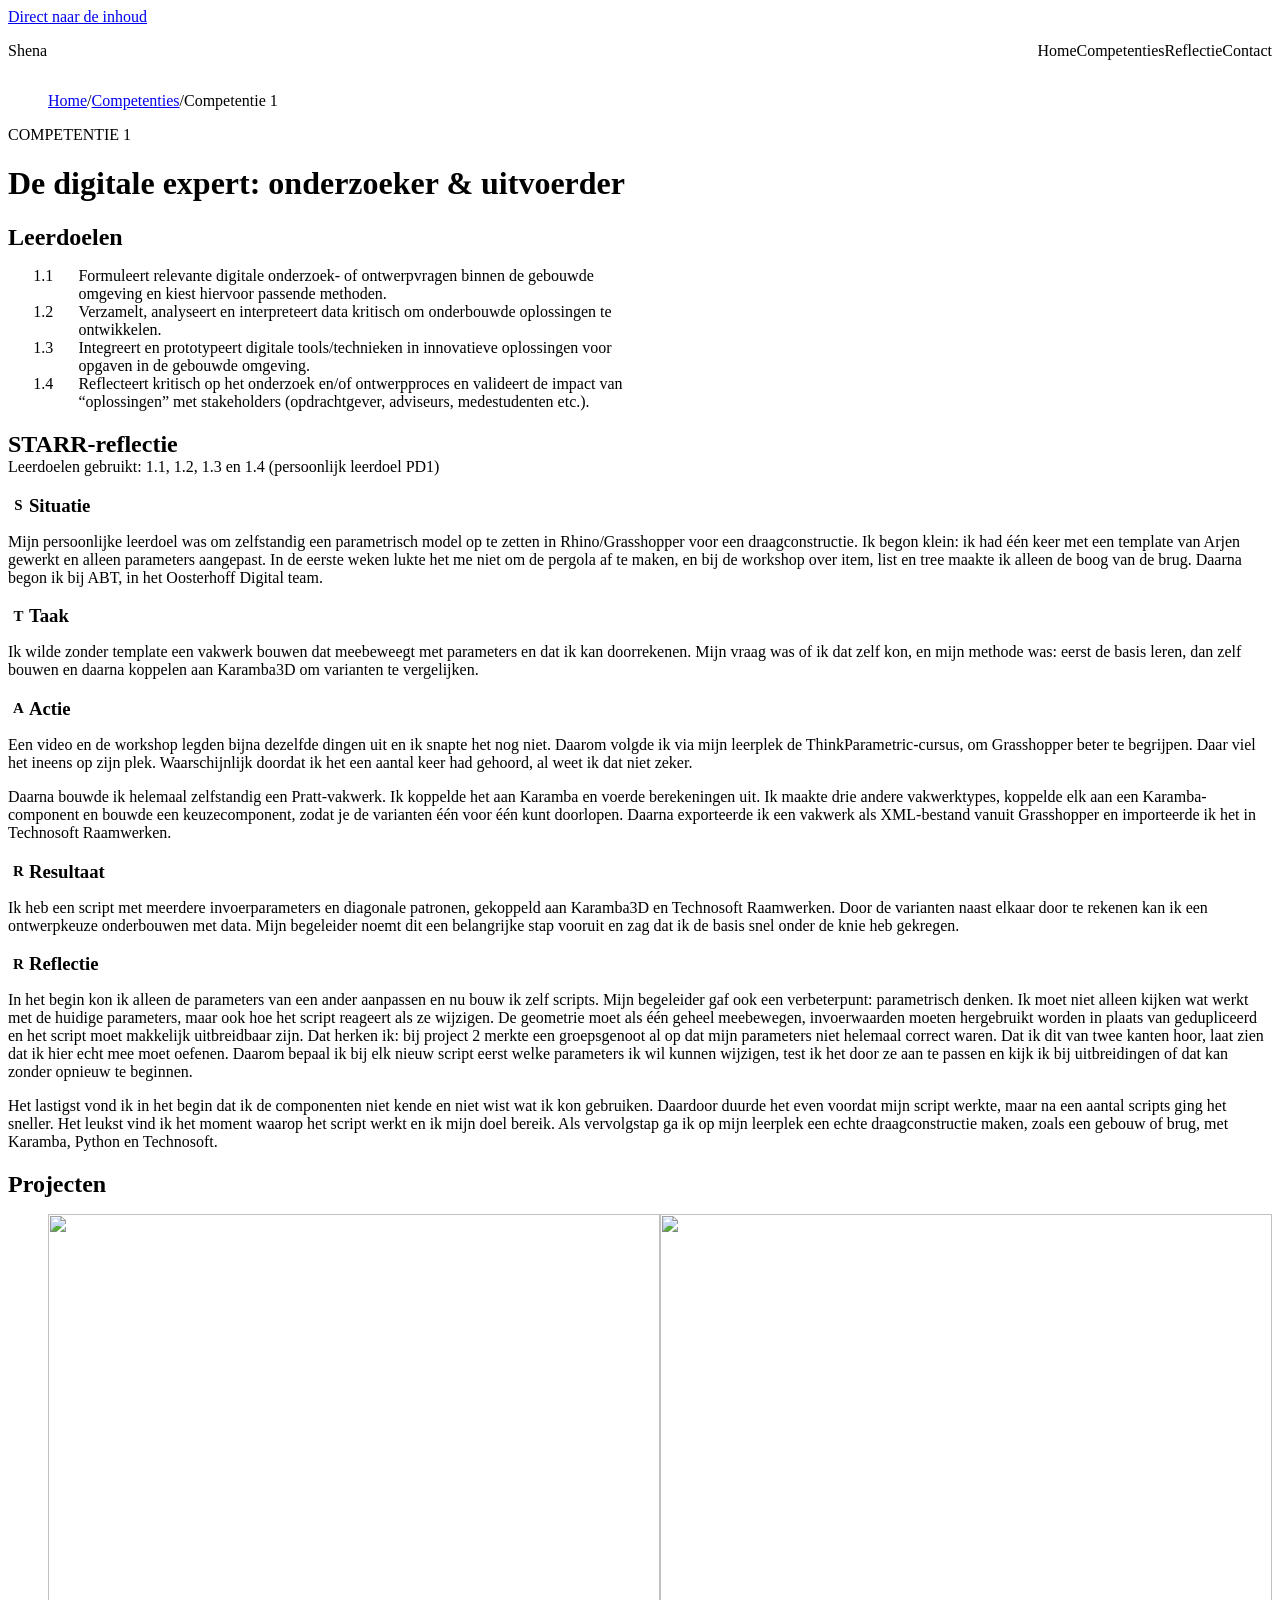
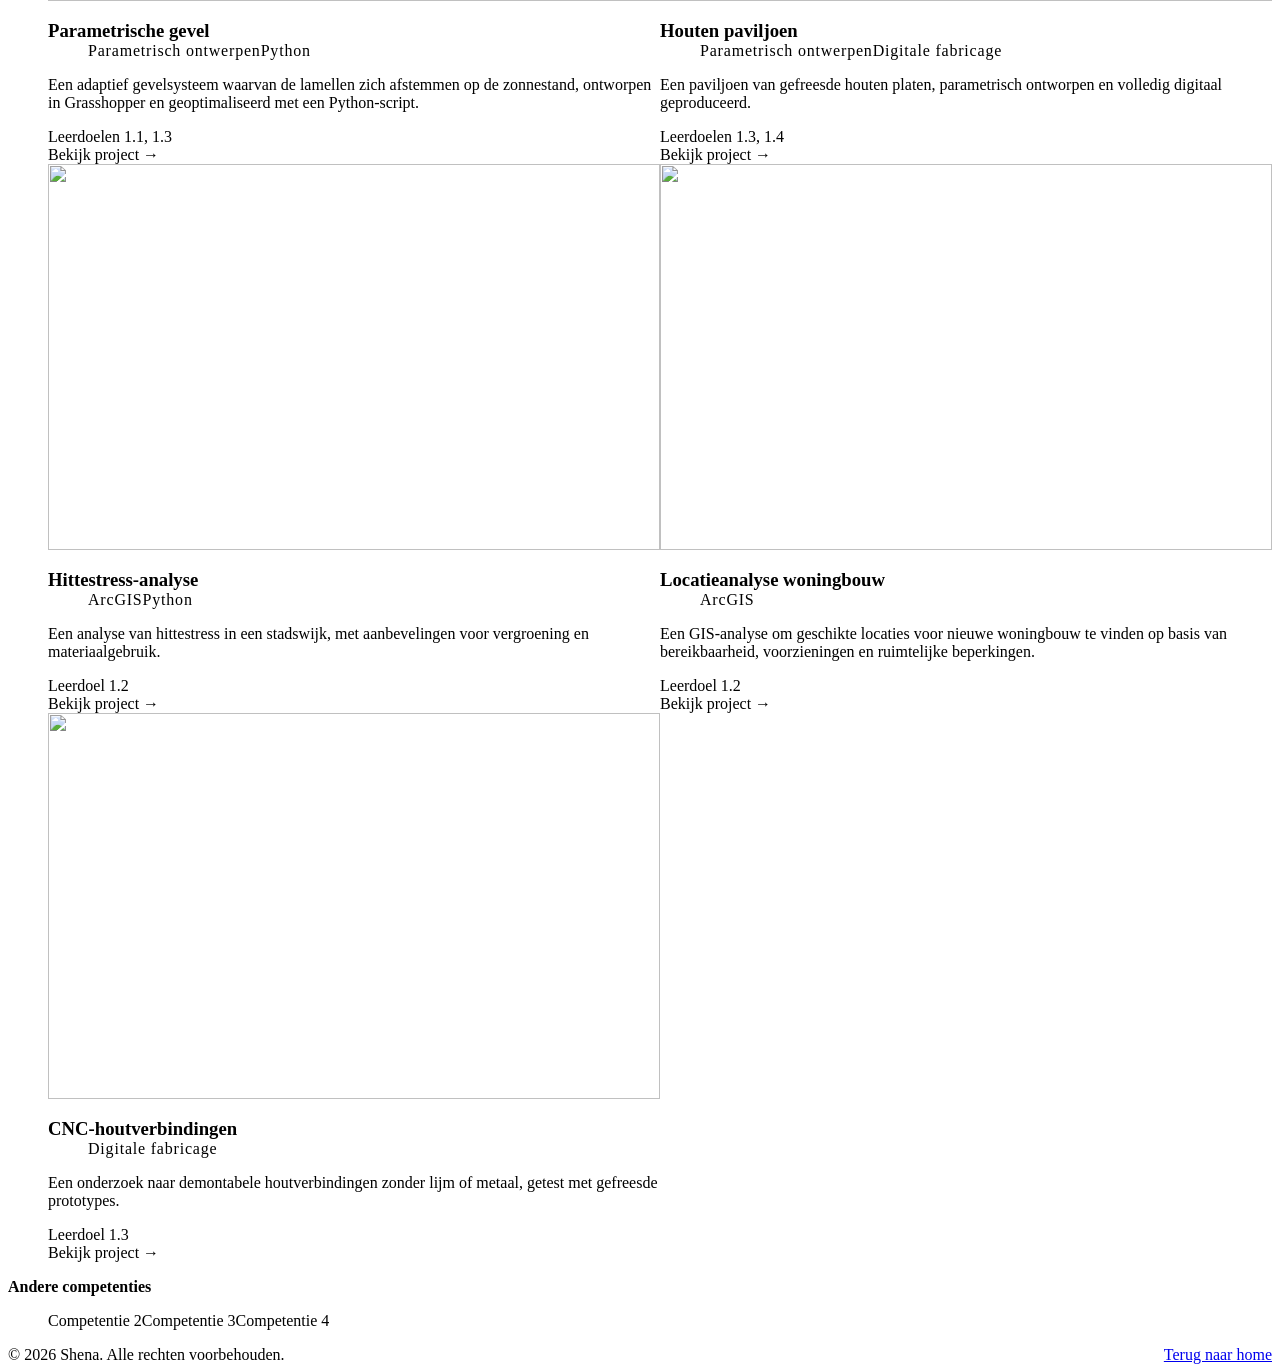
==== competenties/digitale-expert.html @ 48f5b445 "Add STARR-reflectie inside each leerdoel accordion Each leerdoel accordion on the competentie pages " ====
<!DOCTYPE html>
<html lang="nl" class="no-js">
<head>
  <meta charset="UTF-8">
  <meta name="viewport" content="width=device-width, initial-scale=1.0">
  <title>Competentie 1: De digitale expert: onderzoeker &amp; uitvoerder | Shena</title>
  <meta name="description" content="Leerdoelen en projecten van Shena voor competentie 1: De digitale expert: onderzoeker &amp; uitvoerder.">

  <link rel="stylesheet" href="../css/variables.css">
  <link rel="stylesheet" href="../css/base.css">
  <link rel="stylesheet" href="../css/style.css">
  <script src="../js/main.js" defer></script>
  <script>
    /* Apply a saved light/dark choice before the page is drawn, to avoid a flash */
    try {
      var savedTheme = localStorage.getItem("theme");
      if (savedTheme === "light" || savedTheme === "dark") document.documentElement.dataset.theme = savedTheme;
    } catch (e) {}
  </script>
</head>
<body>
  <a class="skip-link" href="#main">Direct naar de inhoud</a>

  <header class="site-header">
    <div class="container site-header__inner">
      <a class="site-header__logo" href="../index.html" aria-label="Shena, terug naar home">Shena</a>

      <nav class="nav" aria-label="Hoofdmenu">
        <button class="nav__toggle" type="button" aria-expanded="false" aria-controls="nav-list">
          <span class="nav__toggle-icon" aria-hidden="true"></span>
          Menu
        </button>
        <ul class="nav__list" id="nav-list">
          <li><a class="nav__link" href="../index.html#home">Home</a></li>
          <li><a class="nav__link" href="../index.html#competenties" aria-current="page">Competenties</a></li>
          <li><a class="nav__link" href="../reflectie.html">Reflectie</a></li>
          <li><a class="nav__link" href="../index.html#contact">Contact</a></li>
        </ul>
      </nav>

      <button class="theme-toggle" type="button" aria-pressed="false" data-theme-toggle hidden>
        <svg class="theme-toggle__icon theme-toggle__icon--sun" viewBox="0 0 24 24" aria-hidden="true" focusable="false">
          <circle cx="12" cy="12" r="4.5"/>
          <path d="M12 1.5v3M12 19.5v3M1.5 12h3M19.5 12h3M4.6 4.6l2.1 2.1M17.3 17.3l2.1 2.1M4.6 19.4l2.1-2.1M17.3 6.7l2.1-2.1"/>
        </svg>
        <svg class="theme-toggle__icon theme-toggle__icon--moon" viewBox="0 0 24 24" aria-hidden="true" focusable="false">
          <path d="M20.5 14.5A8.5 8.5 0 0 1 9.5 3.5a8.5 8.5 0 1 0 11 11z"/>
        </svg>
        <span class="visually-hidden">Lichte modus</span>
      </button>
    </div>
  </header>

  <main id="main">
    <div class="container">
      <nav class="breadcrumb" aria-label="Kruimelpad">
        <ol>
          <li><a href="../index.html">Home</a></li>
          <li><a href="../index.html#competenties">Competenties</a></li>
          <li><span aria-current="page">Competentie 1</span></li>
        </ol>
      </nav>

      <header class="theme-header">
        <p class="section__eyebrow">Competentie 1</p>
        <h1>De digitale expert: onderzoeker &amp; uitvoerder</h1>
      </header>

      <section class="leerdoelen" aria-labelledby="leerdoelen-title">
        <h2 id="leerdoelen-title">Leerdoelen</h2>
        <ol class="leerdoel-list">
          <li>
            <details class="leerdoel leerdoel-accordion">
              <summary class="leerdoel-accordion__summary">
                <span class="leerdoel__code">1.1</span>
                <span class="leerdoel__text">Formuleert relevante digitale onderzoek- of ontwerpvragen binnen de gebouwde omgeving en kiest hiervoor passende methoden.</span>
                <span class="leerdoel-accordion__icon" aria-hidden="true"></span>
              </summary>
              <div class="leerdoel-accordion__body">
              <div class="leerdoel-starr">
                <p class="leerdoel-starr__titel">Digitale onderzoeks- of ontwerpvraag formuleren</p>
                <section class="star-step leerdoel-starr__step" aria-labelledby="starr-1-1-situatie-title">
                  <h3 class="star-step__title" id="starr-1-1-situatie-title"><span class="star-step__letter" aria-hidden="true">S</span> Situatie</h3>
                  <p>Voor project 1 (Parkhaven) moesten we onderzoeken welke klimaatadaptatiemaatregelen bij de gebouwen van het masterplan konden.</p>
                </section>

                <section class="star-step leerdoel-starr__step" aria-labelledby="starr-1-1-taak-title">
                  <h3 class="star-step__title" id="starr-1-1-taak-title"><span class="star-step__letter" aria-hidden="true">T</span> Taak</h3>
                  <p>Ik moest een onderzoeksvraag formuleren en een passende methode kiezen.</p>
                </section>

                <section class="star-step leerdoel-starr__step" aria-labelledby="starr-1-1-actie-title">
                  <h3 class="star-step__title" id="starr-1-1-actie-title"><span class="star-step__letter" aria-hidden="true">A</span> Actie</h3>
                  <p>Ik koos voor een hittestressanalyse in ArcGIS Pro. Hiervoor hadden we eerst de gebouwen nodig. Natasha en ik modelleerden ze in Forma, ik haalde het terrein weg in Revit en exporteerde het opnieuw als IFC. Daarna vergeleek ik de effecten van bomen, groene daken, een groene kade en alle maatregelen samen.</p>
                </section>

                <section class="star-step leerdoel-starr__step" aria-labelledby="starr-1-1-resultaat-title">
                  <h3 class="star-step__title" id="starr-1-1-resultaat-title"><span class="star-step__letter" aria-hidden="true">R</span> Resultaat</h3>
                  <p>De omgeving wordt met alle maatregelen samen 2 graden koeler.</p>
                </section>

                <section class="star-step leerdoel-starr__step" aria-labelledby="starr-1-1-reflectie-title">
                  <h3 class="star-step__title" id="starr-1-1-reflectie-title"><span class="star-step__letter" aria-hidden="true">R</span> Reflectie</h3>
                  <p>Ik heb geleerd dat je vraag bepaalt welke data en tool je nodig hebt.</p>
                </section>
              </div>
              <p class="leerdoel-accordion__label">Aangetoond in</p>
              <ul class="leerdoel-accordion__projects">
                <li><a href="../projects/parametrische-gevel.html">Parametrische gevel</a></li>
              </ul>
              </div>
            </details>
          </li>
          <li>
            <details class="leerdoel leerdoel-accordion">
              <summary class="leerdoel-accordion__summary">
                <span class="leerdoel__code">1.2</span>
                <span class="leerdoel__text">Verzamelt, analyseert en interpreteert data kritisch om onderbouwde oplossingen te ontwikkelen.</span>
                <span class="leerdoel-accordion__icon" aria-hidden="true"></span>
              </summary>
              <div class="leerdoel-accordion__body">
              <div class="leerdoel-starr">
                <p class="leerdoel-starr__titel">Data verzamelen en interpreteren</p>
                <section class="star-step leerdoel-starr__step" aria-labelledby="starr-1-2-situatie-title">
                  <h3 class="star-step__title" id="starr-1-2-situatie-title"><span class="star-step__letter" aria-hidden="true">S</span> Situatie</h3>
                  <p>Voor project 2 (digitale fabricage) moest ik met twee groepsgenoten onderzoeken hoe de kleiprinter werkt. Dat was uitdagend. De informatie was beperkt en je weet vooraf niet precies wat je moet weten. Dat leer je pas tijdens het proces, en dat kost veel tijd.</p>
                </section>

                <section class="star-step leerdoel-starr__step" aria-labelledby="starr-1-2-taak-title">
                  <h3 class="star-step__title" id="starr-1-2-taak-title"><span class="star-step__letter" aria-hidden="true">T</span> Taak</h3>
                  <p>Ik moest informatie verzamelen zodat onze groep kon gaan printen.</p>
                </section>

                <section class="star-step leerdoel-starr__step" aria-labelledby="starr-1-2-actie-title">
                  <h3 class="star-step__title" id="starr-1-2-actie-title"><span class="star-step__letter" aria-hidden="true">A</span> Actie</h3>
                  <p>Ik vroeg eerst aan AI wat belangrijk is om te weten voordat je gaat printen en welke websites handig zijn. Die informatie heb ik kritisch gecontroleerd door de video&#x27;s van het bedrijf achter de WASP 2040 te bekijken en door testprints te maken.</p>
                  <p>Na kennisuitwisseling stelde een groepslid voor om Termite te gebruiken, een Grasshopper-plug-in waarmee je de printer kunt aansturen. Ik dook in de informatie over Termite, vond de template, keek een video en paste toe wat ik leerde. De eerste print ging niet goed door de instellingen. Jurien van de andere groep gaf mij hier feedback op. Ik keek de video opnieuw en de tweede print ging beter. Zo bestond het proces uit testen, bespreken wat er misging, oplossingen bedenken, toepassen en opnieuw testen.</p>
                </section>

                <section class="star-step leerdoel-starr__step" aria-labelledby="starr-1-2-resultaat-title">
                  <h3 class="star-step__title" id="starr-1-2-resultaat-title"><span class="star-step__letter" aria-hidden="true">R</span> Resultaat</h3>
                  <p>In het begin hadden we geen idee hoe de printer werkte. Nu hebben we genoeg basiskennis om het aan een ander uit te kunnen leggen.</p>
                </section>

                <section class="star-step leerdoel-starr__step" aria-labelledby="starr-1-2-reflectie-title">
                  <h3 class="star-step__title" id="starr-1-2-reflectie-title"><span class="star-step__letter" aria-hidden="true">R</span> Reflectie</h3>
                  <p>Ik heb geleerd dat je geduld nodig hebt en dat je door met anderen te overleggen meer ziet dan alleen. Zonder de kennisuitwisseling had ik Termite waarschijnlijk niet gevonden.</p>
                </section>
              </div>
              <p class="leerdoel-accordion__label">Aangetoond in</p>
              <ul class="leerdoel-accordion__projects">
                <li><a href="../projects/hittestress-analyse.html">Hittestress-analyse</a></li>
                <li><a href="../projects/locatieanalyse-woningbouw.html">Locatieanalyse woningbouw</a></li>
              </ul>
              </div>
            </details>
          </li>
          <li>
            <details class="leerdoel leerdoel-accordion">
              <summary class="leerdoel-accordion__summary">
                <span class="leerdoel__code">1.3</span>
                <span class="leerdoel__text">Integreert en prototypeert digitale tools/technieken in innovatieve oplossingen voor opgaven in de gebouwde omgeving.</span>
                <span class="leerdoel-accordion__icon" aria-hidden="true"></span>
              </summary>
              <div class="leerdoel-accordion__body">
              <div class="leerdoel-starr">
                <p class="leerdoel-starr__titel">Digitale tools integreren en prototypen</p>
                <section class="star-step leerdoel-starr__step" aria-labelledby="starr-1-3-situatie-title">
                  <h3 class="star-step__title" id="starr-1-3-situatie-title"><span class="star-step__letter" aria-hidden="true">S</span> Situatie</h3>
                  <p>Sinds 1 oktober loop ik leerplek bij ABT, in het Oosterhoff Digital team. Mijn doel was mijn digitale skills te ontwikkelen, vooral Grasshopper en Python voor constructief ontwerp. Ik begon bijna vanuit het niets.</p>
                </section>

                <section class="star-step leerdoel-starr__step" aria-labelledby="starr-1-3-taak-title">
                  <h3 class="star-step__title" id="starr-1-3-taak-title"><span class="star-step__letter" aria-hidden="true">T</span> Taak</h3>
                  <p>Ik moest parametrische vakwerken ontwerpen en deze koppelen aan Karamba3D en Technosoft Raamwerken.</p>
                </section>

                <section class="star-step leerdoel-starr__step" aria-labelledby="starr-1-3-actie-title">
                  <h3 class="star-step__title" id="starr-1-3-actie-title"><span class="star-step__letter" aria-hidden="true">A</span> Actie</h3>
                  <p>Ik keek eerst een video over Grasshopper, maar die legde bijna dezelfde dingen uit als Arjen over lists, items en trees. Ik snapte er nog niks van. Daarom volgde ik de cursus op ThinkParametric. Die vertelde ook dezelfde dingen, maar opeens kon ik wel begrijpen wat er bedoeld werd. Daarna maakte ik een vakwerk en koppelde dat aan Karamba3D. Vervolgens maakte ik meerdere vakwerken en koppelde die aan Revit.</p>
                </section>

                <section class="star-step leerdoel-starr__step" aria-labelledby="starr-1-3-resultaat-title">
                  <h3 class="star-step__title" id="starr-1-3-resultaat-title"><span class="star-step__letter" aria-hidden="true">R</span> Resultaat</h3>
                  <p>Ik heb een vakwerk-script gebouwd met meerdere invoerparameters en diagonale patronen, gekoppeld aan Karamba3D en Technosoft Raamwerken. Mijn begeleider noemt dit een belangrijke stap vooruit en ziet dat ik de basis vrij snel onder de knie heb gekregen.</p>
                </section>

                <section class="star-step leerdoel-starr__step" aria-labelledby="starr-1-3-reflectie-title">
                  <h3 class="star-step__title" id="starr-1-3-reflectie-title"><span class="star-step__letter" aria-hidden="true">R</span> Reflectie</h3>
                  <p>Waar ik nu sta met Grasshopper is een groot verschil met mijn beginpunt. Ik heb veel geleerd over de verschillende componenten. Mijn begeleider adviseert om het parametrisch denken meer in gedachten te houden. Ik moet dus niet alleen nadenken over wat werkt met de huidige parameters, maar ook over hoe het script zich gedraagt als parameters wijzigen. De geometrie moet als één geheel meebewegen, invoerwaarden moeten hergebruikt worden in plaats van gedupliceerd, en het script moet makkelijk uitbreidbaar zijn.</p>
                  <p>Dat wil ik verder ontwikkelen. Ik ga dat doen door bij elk nieuw script eerst te bepalen welke parameters ik wil kunnen wijzigen, het script te testen door die parameters aan te passen en bij uitbreidingen te kijken of ik het kan aanpassen zonder opnieuw te beginnen.</p>
                </section>
              </div>
              <p class="leerdoel-accordion__label">Aangetoond in</p>
              <ul class="leerdoel-accordion__projects">
                <li><a href="../projects/parametrische-gevel.html">Parametrische gevel</a></li>
                <li><a href="../projects/houten-paviljoen.html">Houten paviljoen</a></li>
                <li><a href="../projects/cnc-houtverbindingen.html">CNC-houtverbindingen</a></li>
              </ul>
              </div>
            </details>
          </li>
          <li>
            <details class="leerdoel leerdoel-accordion">
              <summary class="leerdoel-accordion__summary">
                <span class="leerdoel__code">1.4</span>
                <span class="leerdoel__text">Reflecteert kritisch op het onderzoek en/of ontwerpproces en valideert de impact van “oplossingen” met stakeholders (opdrachtgever, adviseurs, medestudenten etc.).</span>
                <span class="leerdoel-accordion__icon" aria-hidden="true"></span>
              </summary>
              <div class="leerdoel-accordion__body">
              <div class="leerdoel-starr">
                <p class="leerdoel-starr__titel">Reflecteren en valideren met stakeholders</p>
                <section class="star-step leerdoel-starr__step" aria-labelledby="starr-1-4-situatie-title">
                  <h3 class="star-step__title" id="starr-1-4-situatie-title"><span class="star-step__letter" aria-hidden="true">S</span> Situatie</h3>
                  <p>Bij het project digitale fabricage twijfelden we in de groep tussen twee ontwerpen, dat van mij en dat van Renier. Beide waren gebogen en de printer kan niet schuin printen.</p>
                </section>

                <section class="star-step leerdoel-starr__step" aria-labelledby="starr-1-4-taak-title">
                  <h3 class="star-step__title" id="starr-1-4-taak-title"><span class="star-step__letter" aria-hidden="true">T</span> Taak</h3>
                  <p>We moesten een ontwerp kiezen dat we daadwerkelijk konden printen.</p>
                </section>

                <section class="star-step leerdoel-starr__step" aria-labelledby="starr-1-4-actie-title">
                  <h3 class="star-step__title" id="starr-1-4-actie-title"><span class="star-step__letter" aria-hidden="true">A</span> Actie</h3>
                  <p>We kozen voor het ontwerp van Renier. Mijn ontwerp was ingewikkelder om te printen en voor de cobot. Daarnaast merkte een groepslid op dat mijn parameters niet helemaal correct waren.</p>
                  <p>Toch hadden we nog steeds het probleem hoe we het gingen printen. Iemand kwam met het idee om de blokken hol te laten, zodat je de vorm van boven kunt printen. Daarna kwam iemand met het idee om pennen als verbinding te gebruiken. Ik vroeg hoe dat zou werken als de klei krimpt, want de blokken moeten precies in elkaar passen zodat ze niet vallen. Daarop kwam het idee om schuurpapier te gebruiken: passen de verbindingen niet, dan kunnen we ze zo passend maken.</p>
                </section>

                <section class="star-step leerdoel-starr__step" aria-labelledby="starr-1-4-resultaat-title">
                  <h3 class="star-step__title" id="starr-1-4-resultaat-title"><span class="star-step__letter" aria-hidden="true">R</span> Resultaat</h3>
                  <p>Door elkaars ideeën kritisch te bekijken, kwamen we tot een oplossing die printbaar was.</p>
                </section>

                <section class="star-step leerdoel-starr__step" aria-labelledby="starr-1-4-reflectie-title">
                  <h3 class="star-step__title" id="starr-1-4-reflectie-title"><span class="star-step__letter" aria-hidden="true">R</span> Reflectie</h3>
                  <p>Ik heb geleerd dat een ontwerp niet alleen mooi moet zijn, maar ook uitvoerbaar. Wat het groepslid zei over mijn parameters sluit aan bij het advies van mijn begeleider op mijn leerplek over parametrisch denken. Dat dezelfde feedback twee keer komt, laat zien dat ik hier echt mee moet oefenen.</p>
                </section>
              </div>
              <p class="leerdoel-accordion__label">Aangetoond in</p>
              <ul class="leerdoel-accordion__projects">
                <li><a href="../projects/houten-paviljoen.html">Houten paviljoen</a></li>
              </ul>
              </div>
            </details>
          </li>
        </ol>
      </section>

      <section class="starr" aria-labelledby="starr-title">
        <h2 id="starr-title">STARR-reflectie</h2>
        <p class="starr__leerdoelen">Leerdoelen gebruikt: 1.1, 1.2, 1.3 en 1.4 (persoonlijk leerdoel PD1)</p>

        <section class="star-step starr__step" aria-labelledby="starr-situatie-title">
          <h3 class="star-step__title" id="starr-situatie-title"><span class="star-step__letter" aria-hidden="true">S</span> Situatie</h3>
          <p>Mijn persoonlijke leerdoel was om zelfstandig een parametrisch model op te zetten in Rhino/Grasshopper voor een draagconstructie. Ik begon klein: ik had één keer met een template van Arjen gewerkt en alleen parameters aangepast. In de eerste weken lukte het me niet om de pergola af te maken, en bij de workshop over item, list en tree maakte ik alleen de boog van de brug. Daarna begon ik bij ABT, in het Oosterhoff Digital team.</p>
        </section>

        <section class="star-step starr__step" aria-labelledby="starr-taak-title">
          <h3 class="star-step__title" id="starr-taak-title"><span class="star-step__letter" aria-hidden="true">T</span> Taak</h3>
          <p>Ik wilde zonder template een vakwerk bouwen dat meebeweegt met parameters en dat ik kan doorrekenen. Mijn vraag was of ik dat zelf kon, en mijn methode was: eerst de basis leren, dan zelf bouwen en daarna koppelen aan Karamba3D om varianten te vergelijken.</p>
        </section>

        <section class="star-step starr__step" aria-labelledby="starr-actie-title">
          <h3 class="star-step__title" id="starr-actie-title"><span class="star-step__letter" aria-hidden="true">A</span> Actie</h3>
          <p>Een video en de workshop legden bijna dezelfde dingen uit en ik snapte het nog niet. Daarom volgde ik via mijn leerplek de ThinkParametric-cursus, om Grasshopper beter te begrijpen. Daar viel het ineens op zijn plek. Waarschijnlijk doordat ik het een aantal keer had gehoord, al weet ik dat niet zeker.</p>
          <p>Daarna bouwde ik helemaal zelfstandig een Pratt-vakwerk. Ik koppelde het aan Karamba en voerde berekeningen uit. Ik maakte drie andere vakwerktypes, koppelde elk aan een Karamba-component en bouwde een keuzecomponent, zodat je de varianten één voor één kunt doorlopen. Daarna exporteerde ik een vakwerk als XML-bestand vanuit Grasshopper en importeerde ik het in Technosoft Raamwerken.</p>
        </section>

        <section class="star-step starr__step" aria-labelledby="starr-resultaat-title">
          <h3 class="star-step__title" id="starr-resultaat-title"><span class="star-step__letter" aria-hidden="true">R</span> Resultaat</h3>
          <p>Ik heb een script met meerdere invoerparameters en diagonale patronen, gekoppeld aan Karamba3D en Technosoft Raamwerken. Door de varianten naast elkaar door te rekenen kan ik een ontwerpkeuze onderbouwen met data. Mijn begeleider noemt dit een belangrijke stap vooruit en zag dat ik de basis snel onder de knie heb gekregen.</p>
        </section>

        <section class="star-step starr__step" aria-labelledby="starr-reflectie-title">
          <h3 class="star-step__title" id="starr-reflectie-title"><span class="star-step__letter" aria-hidden="true">R</span> Reflectie</h3>
          <p>In het begin kon ik alleen de parameters van een ander aanpassen en nu bouw ik zelf scripts. Mijn begeleider gaf ook een verbeterpunt: parametrisch denken. Ik moet niet alleen kijken wat werkt met de huidige parameters, maar ook hoe het script reageert als ze wijzigen. De geometrie moet als één geheel meebewegen, invoerwaarden moeten hergebruikt worden in plaats van gedupliceerd en het script moet makkelijk uitbreidbaar zijn. Dat herken ik: bij project 2 merkte een groepsgenoot al op dat mijn parameters niet helemaal correct waren. Dat ik dit van twee kanten hoor, laat zien dat ik hier echt mee moet oefenen. Daarom bepaal ik bij elk nieuw script eerst welke parameters ik wil kunnen wijzigen, test ik het door ze aan te passen en kijk ik bij uitbreidingen of dat kan zonder opnieuw te beginnen.</p>
          <p>Het lastigst vond ik in het begin dat ik de componenten niet kende en niet wist wat ik kon gebruiken. Daardoor duurde het even voordat mijn script werkte, maar na een aantal scripts ging het sneller. Het leukst vind ik het moment waarop het script werkt en ik mijn doel bereik. Als vervolgstap ga ik op mijn leerplek een echte draagconstructie maken, zoals een gebouw of brug, met Karamba, Python en Technosoft.</p>
        </section>
      </section>

      <section class="competentie-projects" aria-labelledby="projects-title">
        <h2 id="projects-title">Projecten</h2>
        <ul class="project-grid">
          <li class="reveal">
            <article class="project-card">
              <div class="project-card__media">
                <img src="https://picsum.photos/seed/shena-parametrische-gevel/800/500" alt="" width="800" height="500" loading="lazy">
              </div>
              <div class="project-card__body">
                <h3 class="project-card__title">
                  <a class="project-card__link" href="../projects/parametrische-gevel.html">Parametrische gevel</a>
                </h3>
                <ul class="tag-list" aria-label="Tags">
                  <li class="tag">Parametrisch ontwerpen</li>
                  <li class="tag">Python</li>
                </ul>
                <p class="project-card__description">Een adaptief gevelsysteem waarvan de lamellen zich afstemmen op de zonnestand, ontworpen in Grasshopper en geoptimaliseerd met een Python-script.</p>
                <p class="project-card__leerdoelen">Leerdoelen 1.1, 1.3</p>
                <p class="project-card__cta" aria-hidden="true">Bekijk project &rarr;</p>
              </div>
            </article>
          </li>

          <li class="reveal">
            <article class="project-card">
              <div class="project-card__media">
                <img src="https://picsum.photos/seed/shena-houten-paviljoen/800/500" alt="" width="800" height="500" loading="lazy">
              </div>
              <div class="project-card__body">
                <h3 class="project-card__title">
                  <a class="project-card__link" href="../projects/houten-paviljoen.html">Houten paviljoen</a>
                </h3>
                <ul class="tag-list" aria-label="Tags">
                  <li class="tag">Parametrisch ontwerpen</li>
                  <li class="tag">Digitale fabricage</li>
                </ul>
                <p class="project-card__description">Een paviljoen van gefreesde houten platen, parametrisch ontworpen en volledig digitaal geproduceerd.</p>
                <p class="project-card__leerdoelen">Leerdoelen 1.3, 1.4</p>
                <p class="project-card__cta" aria-hidden="true">Bekijk project &rarr;</p>
              </div>
            </article>
          </li>

          <li class="reveal">
            <article class="project-card">
              <div class="project-card__media">
                <img src="https://picsum.photos/seed/shena-hittestress-analyse/800/500" alt="" width="800" height="500" loading="lazy">
              </div>
              <div class="project-card__body">
                <h3 class="project-card__title">
                  <a class="project-card__link" href="../projects/hittestress-analyse.html">Hittestress-analyse</a>
                </h3>
                <ul class="tag-list" aria-label="Tags">
                  <li class="tag">ArcGIS</li>
                  <li class="tag">Python</li>
                </ul>
                <p class="project-card__description">Een analyse van hittestress in een stadswijk, met aanbevelingen voor vergroening en materiaalgebruik.</p>
                <p class="project-card__leerdoelen">Leerdoel 1.2</p>
                <p class="project-card__cta" aria-hidden="true">Bekijk project &rarr;</p>
              </div>
            </article>
          </li>

          <li class="reveal">
            <article class="project-card">
              <div class="project-card__media">
                <img src="https://picsum.photos/seed/shena-locatieanalyse-woningbouw/800/500" alt="" width="800" height="500" loading="lazy">
              </div>
              <div class="project-card__body">
                <h3 class="project-card__title">
                  <a class="project-card__link" href="../projects/locatieanalyse-woningbouw.html">Locatieanalyse woningbouw</a>
                </h3>
                <ul class="tag-list" aria-label="Tags">
                  <li class="tag">ArcGIS</li>
                </ul>
                <p class="project-card__description">Een GIS-analyse om geschikte locaties voor nieuwe woningbouw te vinden op basis van bereikbaarheid, voorzieningen en ruimtelijke beperkingen.</p>
                <p class="project-card__leerdoelen">Leerdoel 1.2</p>
                <p class="project-card__cta" aria-hidden="true">Bekijk project &rarr;</p>
              </div>
            </article>
          </li>

          <li class="reveal">
            <article class="project-card">
              <div class="project-card__media">
                <img src="https://picsum.photos/seed/shena-cnc-houtverbindingen/800/500" alt="" width="800" height="500" loading="lazy">
              </div>
              <div class="project-card__body">
                <h3 class="project-card__title">
                  <a class="project-card__link" href="../projects/cnc-houtverbindingen.html">CNC-houtverbindingen</a>
                </h3>
                <ul class="tag-list" aria-label="Tags">
                  <li class="tag">Digitale fabricage</li>
                </ul>
                <p class="project-card__description">Een onderzoek naar demontabele houtverbindingen zonder lijm of metaal, getest met gefreesde prototypes.</p>
                <p class="project-card__leerdoelen">Leerdoel 1.3</p>
                <p class="project-card__cta" aria-hidden="true">Bekijk project &rarr;</p>
              </div>
            </article>
          </li>
        </ul>
      </section>

      <nav class="theme-nav" aria-labelledby="other-title">
        <h2 class="theme-nav__title" id="other-title">Andere competenties</h2>
        <ul class="theme-nav__list">
          <li><a class="button button--outline" href="teamspeler.html">Competentie 2</a></li>
          <li><a class="button button--outline" href="zelfsturende-professional.html">Competentie 3</a></li>
          <li><a class="button button--outline" href="professioneel-handelen.html">Competentie 4</a></li>
        </ul>
      </nav>
    </div>
  </main>

  <footer class="site-footer">
    <div class="container site-footer__inner">
      <p>&copy; <span data-year>2026</span> Shena. Alle rechten voorbehouden.</p>
      <p><a href="../index.html">Terug naar home</a></p>
    </div>
  </footer>
</body>
</html>
---- css/style.css ----
/* ==========================================================================
   Layout & components
   ========================================================================== */

/* ---- Layout helpers ---- */

.container {
  width: 100%;
  max-width: var(--container-max-width);
  margin-inline: auto;
  padding-inline: var(--container-padding);
}

.container--narrow {
  max-width: var(--container-narrow);
}

.section {
  padding-block: var(--space-3xl);
}

@media (min-width: 48em) {
  .section {
    padding-block: var(--space-4xl);
  }
}

.section__eyebrow {
  margin-bottom: var(--space-xs);
  color: var(--color-accent);
  font-size: var(--font-size-sm);
  font-weight: var(--font-weight-medium);
  letter-spacing: var(--letter-spacing-wide);
  text-transform: uppercase;
}

.section__intro {
  max-width: 60ch;
  margin-bottom: var(--space-2xl);
  color: var(--color-text-muted);
  font-size: var(--font-size-md);
}

/* ---- Buttons ---- */

.button {
  display: inline-flex;
  align-items: center;
  gap: var(--space-xs);
  padding: var(--space-sm) var(--space-lg);
  border: var(--border-width) solid var(--color-accent);
  border-radius: var(--radius-pill);
  font-size: var(--font-size-base);
  font-weight: var(--font-weight-medium);
  text-decoration: none;
  transition: background-color var(--transition-fast), color var(--transition-fast);
}

.button--primary {
  background-color: var(--color-accent);
  color: var(--color-on-accent);
}

.button--primary:hover {
  background-color: var(--color-accent-strong);
  color: var(--color-on-accent);
}

.button--outline {
  background-color: transparent;
  color: var(--color-accent);
}

.button--outline:hover {
  background-color: var(--color-accent);
  color: var(--color-on-accent);
}

/* ---- Header & navigation ---- */

.site-header {
  position: sticky;
  top: 0;
  z-index: 50;
  background-color: var(--color-header-bg);
  backdrop-filter: blur(0.8rem);
  border-bottom: var(--border-width) solid var(--color-border);
}

.site-header__inner {
  display: flex;
  align-items: center;
  justify-content: space-between;
  min-height: var(--header-height);
}

.site-header__logo {
  font-family: var(--font-family-heading);
  font-size: var(--font-size-lg);
  color: var(--color-heading);
  text-decoration: none;
}

.site-header__logo:hover {
  color: var(--color-accent);
}

.nav__toggle {
  display: inline-flex;
  align-items: center;
  gap: var(--space-xs);
  padding: var(--space-xs) var(--space-sm);
  background: none;
  border: var(--border-width) solid var(--color-border);
  border-radius: var(--radius-sm);
  color: var(--color-text);
  font: inherit;
  font-size: var(--font-size-sm);
  cursor: pointer;
}

.nav__toggle-icon,
.nav__toggle-icon::before,
.nav__toggle-icon::after {
  display: block;
  width: 1.8rem;
  height: 0.2rem;
  background-color: currentColor;
  transition: transform var(--transition-base);
}

.nav__toggle-icon {
  position: relative;
}

.nav__toggle-icon::before,
.nav__toggle-icon::after {
  content: "";
  position: absolute;
  left: 0;
}

.nav__toggle-icon::before { top: -0.6rem; }
.nav__toggle-icon::after { top: 0.6rem; }

.nav__toggle[aria-expanded="true"] .nav__toggle-icon {
  background-color: transparent;
}

.nav__toggle[aria-expanded="true"] .nav__toggle-icon::before {
  transform: translateY(0.6rem) rotate(45deg);
}

.nav__toggle[aria-expanded="true"] .nav__toggle-icon::after {
  transform: translateY(-0.6rem) rotate(-45deg);
}

.nav__list {
  position: absolute;
  top: 100%;
  left: 0;
  right: 0;
  display: none;
  flex-direction: column;
  padding: var(--space-md) var(--container-padding) var(--space-lg);
  background-color: var(--color-bg);
  border-bottom: var(--border-width) solid var(--color-border);
  list-style: none;
}

.nav__list.is-open {
  display: flex;
}

.nav__link {
  display: block;
  padding: var(--space-sm) 0;
  color: var(--color-text);
  font-size: var(--font-size-md);
  text-decoration: none;
}

.nav__link:hover,
.nav__link[aria-current="page"] {
  color: var(--color-accent);
}

/* Without JS the toggle is hidden and the menu is always visible */
.no-js .nav__toggle {
  display: none;
}

.no-js .nav__list {
  position: static;
  display: flex;
  flex-direction: row;
  gap: var(--space-md);
  padding: 0;
  border: 0;
}

@media (min-width: 48em) {
  .nav__toggle {
    display: none;
  }

  .nav__list,
  .no-js .nav__list {
    position: static;
    display: flex;
    flex-direction: row;
    gap: var(--space-xl);
    padding: 0;
    background: none;
    border: 0;
  }

  .nav__link {
    padding: var(--space-xs) 0;
    font-size: var(--font-size-base);
  }
}

/* ---- Light/dark theme toggle ---- */

.nav {
  margin-left: auto;
}

.theme-toggle {
  display: grid;
  place-items: center;
  flex-shrink: 0;
  width: 4rem;
  height: 4rem;
  margin-left: var(--space-sm);
  padding: 0;
  background: none;
  border: var(--border-width) solid var(--color-border);
  border-radius: var(--radius-pill);
  color: var(--color-text);
  cursor: pointer;
  transition: border-color var(--transition-fast), color var(--transition-fast);
}

.theme-toggle[hidden] {
  display: none;
}

.theme-toggle:hover {
  border-color: var(--color-accent);
  color: var(--color-accent);
}

.theme-toggle__icon {
  width: 2rem;
  height: 2rem;
  fill: none;
  stroke: currentColor;
  stroke-width: 1.8;
  stroke-linecap: round;
  stroke-linejoin: round;
}

/* Dark theme shows the sun (switch to light); light theme shows the moon */
.theme-toggle__icon--moon,
.theme-toggle[aria-pressed="true"] .theme-toggle__icon--sun {
  display: none;
}

.theme-toggle[aria-pressed="true"] .theme-toggle__icon--moon {
  display: block;
}

@media (min-width: 48em) {
  .theme-toggle {
    margin-left: var(--space-xl);
  }
}

/* ---- Hero ---- */

.hero {
  display: flex;
  align-items: center;
  min-height: calc(100vh - var(--header-height));
  padding-block: var(--space-3xl);
}

.hero__greeting {
  margin-bottom: var(--space-sm);
  color: var(--color-accent);
  font-size: var(--font-size-md);
}

.hero__title {
  max-width: 16ch;
  margin-bottom: var(--space-lg);
}

.hero__title-accent {
  color: var(--color-accent);
  font-style: italic;
}

.hero__text {
  max-width: 55ch;
  margin-bottom: var(--space-xl);
  color: var(--color-text-muted);
  font-size: var(--font-size-md);
}

.hero__actions {
  display: flex;
  flex-wrap: wrap;
  gap: var(--space-md);
}

.hero__inner {
  display: grid;
  /* minmax(0, …) stops the image's intrinsic width from widening the column */
  grid-template-columns: minmax(0, 1fr);
  gap: var(--space-2xl);
  align-items: center;
}

.hero__image {
  margin: 0;
}

.hero__image img {
  width: 100%;
  max-height: 48rem;
  aspect-ratio: 4 / 5;
  object-fit: cover;
  border-radius: var(--radius-lg);
  border: var(--border-width) solid var(--color-border);
  box-shadow: var(--shadow-card);
}

@media (min-width: 48em) {
  .hero__inner {
    grid-template-columns: minmax(0, 3fr) minmax(0, 2fr);
  }

  .hero__image img {
    max-height: none;
  }
}

/* ---- Project cards ---- */

.project-grid {
  display: grid;
  grid-template-columns: repeat(auto-fill, minmax(min(100%, 32rem), 1fr));
  gap: var(--space-xl);
  list-style: none;
}

.project-card {
  position: relative;
  display: flex;
  flex-direction: column;
  height: 100%;
  overflow: hidden;
  background-color: var(--color-bg-elevated);
  border: var(--border-width) solid var(--color-border);
  border-radius: var(--radius-lg);
  transition: transform var(--transition-base), box-shadow var(--transition-base),
    border-color var(--transition-base);
}

.project-card:hover,
.project-card:focus-within {
  transform: translateY(-0.4rem);
  border-color: var(--color-accent);
  box-shadow: var(--shadow-card);
}

.project-card__media {
  aspect-ratio: 16 / 10;
  background: linear-gradient(135deg, var(--color-bg-subtle), var(--color-accent));
}

.project-card__media img {
  width: 100%;
  height: 100%;
  object-fit: cover;
}

.project-card__body {
  display: flex;
  flex-direction: column;
  flex: 1;
  padding: var(--space-lg);
}

.project-card__title {
  margin-bottom: var(--space-xs);
}

.project-card__description {
  flex: 1;
  color: var(--color-text-muted);
}

/* Makes the whole card clickable while keeping one accessible link */
.project-card__link {
  color: var(--color-heading);
  text-decoration: none;
}

.project-card__link::after {
  content: "";
  position: absolute;
  inset: 0;
}

.project-card__link:focus-visible {
  outline: none;
}

.project-card:has(.project-card__link:focus-visible) {
  outline: 0.3rem solid var(--color-focus);
  outline-offset: 0.3rem;
}

.project-card__cta {
  margin: var(--space-md) 0 0;
  color: var(--color-accent);
  font-weight: var(--font-weight-medium);
}

/* ---- Theme cards (home page) ---- */

.theme-grid {
  grid-template-columns: repeat(auto-fill, minmax(min(100%, 26rem), 1fr));
}

.theme-card {
  border-top: 0.4rem solid var(--color-accent);
}

.theme-card__number {
  margin-bottom: var(--space-md);
  color: var(--color-accent);
  font-family: var(--font-family-heading);
  font-size: var(--font-size-xl);
  line-height: 1;
}

.theme-card__label {
  margin-bottom: var(--space-2xs);
  color: var(--color-accent);
  font-size: var(--font-size-sm);
  font-weight: var(--font-weight-medium);
  letter-spacing: var(--letter-spacing-wide);
  text-transform: uppercase;
}

.theme-card__count {
  margin: var(--space-md) 0 0;
  color: var(--color-text-muted);
  font-size: var(--font-size-sm);
  letter-spacing: var(--letter-spacing-wide);
  text-transform: uppercase;
}

/* ---- Theme overview page ---- */

.theme-header {
  padding-block: var(--space-2xl) 0;
}

.leerdoelen,
.competentie-projects {
  margin-top: var(--space-2xl);
}

.leerdoelen h2,
.competentie-projects h2 {
  margin-bottom: var(--space-lg);
}

.competentie-diagram {
  margin-top: var(--space-xl);
}

/* ---- Leerdoelen (competentie and project pages) ---- */

.leerdoel-list {
  display: grid;
  gap: var(--space-sm);
  max-width: 80ch;
  padding: 0;
  list-style: none;
}

.project-detail__content .leerdoel-list {
  padding-left: 0;
}

.leerdoel {
  display: flex;
  align-items: flex-start;
  gap: var(--space-md);
  margin: 0;
  padding: var(--space-md) var(--space-lg);
  background-color: var(--color-bg-elevated);
  border: var(--border-width) solid var(--color-border);
  border-radius: var(--radius-md);
}

.project-detail__content .leerdoel {
  margin-bottom: 0;
}

.leerdoel__code {
  flex-shrink: 0;
  min-width: 4.4rem;
  padding: var(--space-2xs) var(--space-xs);
  background-color: var(--color-bg-subtle);
  border-radius: var(--radius-sm);
  color: var(--color-accent);
  font-family: var(--font-family-heading);
  font-size: var(--font-size-md);
  line-height: var(--line-height-tight);
  text-align: center;
  text-decoration: none;
}

a.leerdoel__code:hover {
  background-color: var(--color-accent);
  color: var(--color-on-accent);
}

.leerdoel__text {
  margin: 0;
}

/* ---- Leerdoel accordion (competentie pages) ----
   Native <details>/<summary>: works with keyboard and without JS. */

.leerdoel-accordion {
  display: block;
  padding: 0;
  transition: border-color var(--transition-fast);
}

.leerdoel-accordion:hover,
.leerdoel-accordion[open] {
  border-color: var(--color-accent);
}

.leerdoel-accordion__summary {
  display: flex;
  align-items: flex-start;
  gap: var(--space-md);
  padding: var(--space-md) var(--space-lg);
  cursor: pointer;
  list-style: none;
}

/* Hide the browser's own triangle; the chevron below replaces it */
.leerdoel-accordion__summary::-webkit-details-marker {
  display: none;
}

.leerdoel-accordion__summary .leerdoel__text {
  flex: 1;
}

.leerdoel-accordion__summary:focus-visible {
  outline: 0.3rem solid var(--color-focus);
  outline-offset: 0.2rem;
  border-radius: var(--radius-md);
}

/* Chevron that points down when closed and up when open */
.leerdoel-accordion__icon {
  flex-shrink: 0;
  width: 1rem;
  height: 1rem;
  margin-top: 0.7rem;
  border-right: 0.2rem solid var(--color-accent);
  border-bottom: 0.2rem solid var(--color-accent);
  transform: rotate(45deg);
  transition: transform var(--transition-base);
}

.leerdoel-accordion[open] .leerdoel-accordion__icon {
  transform: translateY(0.4rem) rotate(-135deg);
}

.leerdoel-accordion__body {
  /* Lines the text up with the leerdoel text, past the code badge */
  padding: 0 var(--space-lg) var(--space-lg) calc(var(--space-lg) + 4.4rem + var(--space-md));
  color: var(--color-text-muted);
}

.leerdoel-accordion__body p {
  margin: 0 0 var(--space-md);
}

.leerdoel-accordion__label {
  color: var(--color-accent);
  font-size: var(--font-size-xs);
  letter-spacing: var(--letter-spacing-wide);
  text-transform: uppercase;
}

.leerdoel-accordion__body .leerdoel-accordion__label {
  margin-bottom: var(--space-xs);
}

/* STARR-reflectie inside a leerdoel accordion */

.leerdoel-starr {
  max-width: var(--container-narrow);
  margin-bottom: var(--space-xl);
  color: var(--color-text);
}

.leerdoel-accordion__body .leerdoel-starr__titel {
  margin-bottom: var(--space-lg);
  color: var(--color-heading);
  font-weight: 600;
}

.leerdoel-starr__step + .leerdoel-starr__step {
  margin-top: var(--space-lg);
}

.leerdoel-starr__step h3 {
  margin-bottom: var(--space-xs);
  font-size: var(--font-size-md);
}

.leerdoel-accordion__projects {
  display: flex;
  flex-wrap: wrap;
  gap: var(--space-xs) var(--space-md);
  margin: 0;
  padding: 0;
  list-style: none;
}

.leerdoel-accordion__body .leerdoel-accordion__empty {
  margin: 0;
  font-style: italic;
}

@media (max-width: 47.99em) {
  .leerdoel-accordion__body {
    padding-left: var(--space-lg);
  }
}

/* ---- Timeline slider (reflectie page) ---- */

.timeline {
  padding-top: 0;
}

.timeline__header {
  display: flex;
  flex-wrap: wrap;
  align-items: flex-end;
  justify-content: space-between;
  gap: var(--space-md);
  margin-bottom: var(--space-lg);
}

.timeline__header h2 {
  margin-bottom: var(--space-xs);
}

.timeline__intro {
  max-width: 60ch;
  margin: 0;
  color: var(--color-text-muted);
}

.timeline__controls {
  display: flex;
  gap: var(--space-xs);
}

.timeline__controls[hidden] {
  display: none;
}

.timeline__button {
  display: grid;
  place-items: center;
  width: 4.4rem;
  height: 4.4rem;
  background: none;
  border: var(--border-width) solid var(--color-accent);
  border-radius: var(--radius-pill);
  color: var(--color-accent);
  font-size: var(--font-size-md);
  cursor: pointer;
  transition: background-color var(--transition-fast), color var(--transition-fast);
}

.timeline__button:hover:not(:disabled) {
  background-color: var(--color-accent);
  color: var(--color-on-accent);
}

.timeline__button:disabled {
  opacity: 0.35;
  cursor: default;
}

.timeline__track {
  display: grid;
  grid-auto-flow: column;
  grid-auto-columns: min(85%, 30rem);
  gap: var(--space-lg);
  margin: 0;
  /* Room for the card hover lift and focus outline inside the scroll area */
  padding: var(--space-xs) var(--space-2xs) var(--space-lg);
  overflow-x: auto;
  scroll-snap-type: x mandatory;
  scroll-padding-inline: var(--space-2xs);
  list-style: none;
  scrollbar-color: var(--color-accent) transparent;
}

.timeline__item {
  position: relative;
  display: flex;
  flex-direction: column;
  padding-top: var(--space-xl);
  scroll-snap-align: start;
}

/* The line connecting the dots, running into the gap to the next item */
.timeline__item::before {
  content: "";
  position: absolute;
  top: 0.7rem;
  left: 0;
  right: calc(-1 * var(--space-lg));
  height: 0.2rem;
  background-color: var(--color-border);
}

.timeline__item:last-child::before {
  right: 0;
}

.timeline__item::after {
  content: "";
  position: absolute;
  top: 0;
  left: 0;
  width: 1.6rem;
  height: 1.6rem;
  background-color: var(--color-accent);
  border: 0.3rem solid var(--color-bg);
  border-radius: 50%;
}

.timeline__date {
  margin-bottom: var(--space-sm);
  color: var(--color-accent);
  font-size: var(--font-size-sm);
  font-weight: var(--font-weight-medium);
  letter-spacing: var(--letter-spacing-wide);
  text-transform: uppercase;
}

.timeline-card {
  flex: 1;
}

.timeline-card__progress {
  margin-top: auto;
}

.timeline-card__progress-label {
  margin-bottom: var(--space-2xs);
  color: var(--color-text-muted);
  font-size: var(--font-size-sm);
}

.progress-bar {
  height: 0.6rem;
  overflow: hidden;
  background-color: var(--color-bg-subtle);
  border-radius: var(--radius-pill);
}

.progress-bar span {
  display: block;
  height: 100%;
  background-color: var(--color-accent);
  border-radius: inherit;
}

.timeline-card__new {
  margin: var(--space-sm) 0 0;
  color: var(--color-accent);
  font-size: var(--font-size-sm);
}

/* ---- STAR-reflectie steps ---- */

.star-step__title {
  display: flex;
  align-items: center;
  gap: var(--space-md);
}

.star-step__letter {
  display: inline-grid;
  place-items: center;
  flex-shrink: 0;
  width: 1.4em;
  height: 1.4em;
  background-color: var(--color-accent);
  border-radius: var(--radius-md);
  color: var(--color-on-accent);
  font-size: 0.8em;
}

/* STARR-reflectie on a competentie page, kept to a readable line length */

.starr {
  max-width: var(--container-narrow);
  margin-top: var(--space-2xl);
}

.starr h2 {
  margin-bottom: var(--space-sm);
}

.starr__leerdoelen {
  margin: 0 0 var(--space-lg);
  color: var(--color-text-muted);
  font-size: var(--font-size-sm);
}

.starr__step {
  margin-top: var(--space-xl);
}

.starr__step h3 {
  margin-bottom: var(--space-sm);
}

.starr__step p + p {
  margin-top: var(--space-md);
}

.project-card__leerdoelen {
  margin: var(--space-md) 0 0;
  color: var(--color-text-muted);
  font-size: var(--font-size-sm);
}

.theme-nav {
  margin-top: var(--space-3xl);
  padding-block: var(--space-xl) var(--space-3xl);
  border-top: var(--border-width) solid var(--color-border);
}

.theme-nav__title {
  margin-bottom: var(--space-md);
  font-size: var(--font-size-lg);
}

.theme-nav__list {
  display: flex;
  flex-wrap: wrap;
  gap: var(--space-sm);
  list-style: none;
}

/* ---- Tags ---- */

.tag-list {
  display: flex;
  flex-wrap: wrap;
  gap: var(--space-xs);
  margin-bottom: var(--space-md);
  list-style: none;
}

.tag {
  padding: var(--space-2xs) var(--space-sm);
  background-color: var(--color-bg-subtle);
  border-radius: var(--radius-pill);
  color: var(--color-accent);
  font-size: var(--font-size-xs);
  letter-spacing: 0.05em;
}

/* ---- Contact ---- */

.contact {
  background-color: var(--color-bg-elevated);
  border-top: var(--border-width) solid var(--color-border);
}

.contact__list {
  display: grid;
  grid-template-columns: repeat(auto-fit, minmax(min(100%, 24rem), 1fr));
  gap: var(--space-lg);
  list-style: none;
}

.contact__item {
  padding: var(--space-lg);
  border: var(--border-width) solid var(--color-border);
  border-radius: var(--radius-md);
}

.contact__label {
  display: block;
  margin-bottom: var(--space-2xs);
  color: var(--color-text-muted);
  font-size: var(--font-size-sm);
  letter-spacing: var(--letter-spacing-wide);
  text-transform: uppercase;
}

.contact__value {
  font-size: var(--font-size-md);
  word-break: break-word;
}

/* ---- Footer ---- */

.site-footer {
  padding-block: var(--space-xl);
  border-top: var(--border-width) solid var(--color-border);
  color: var(--color-text-muted);
  font-size: var(--font-size-sm);
}

.site-footer__inner {
  display: flex;
  flex-wrap: wrap;
  justify-content: space-between;
  gap: var(--space-md);
}

.site-footer p {
  margin: 0;
}

/* ---- Project detail page ---- */

.breadcrumb ol {
  display: flex;
  flex-wrap: wrap;
  gap: var(--space-xs);
  padding-top: var(--space-xl);
  list-style: none;
  font-size: var(--font-size-sm);
  color: var(--color-text-muted);
}

.breadcrumb li + li::before {
  content: "/";
  margin-right: var(--space-xs);
  color: var(--color-text-muted);
}

.project-detail__header {
  padding-block: var(--space-2xl) var(--space-xl);
}

.project-detail__lead {
  max-width: 60ch;
  color: var(--color-text-muted);
  font-size: var(--font-size-md);
}

.project-detail__meta {
  display: grid;
  grid-template-columns: repeat(auto-fit, minmax(min(100%, 16rem), 1fr));
  gap: var(--space-lg);
  margin: var(--space-xl) 0 0;
  padding-block: var(--space-lg);
  border-block: var(--border-width) solid var(--color-border);
}

.project-detail__meta dt {
  margin-bottom: var(--space-2xs);
  color: var(--color-accent);
  font-size: var(--font-size-xs);
  letter-spacing: var(--letter-spacing-wide);
  text-transform: uppercase;
}

.project-detail__meta dd {
  margin: 0;
}

.project-detail__image {
  margin: 0 0 var(--space-2xl);
}

.project-detail__image img {
  width: 100%;
  aspect-ratio: 16 / 9;
  object-fit: cover;
  border-radius: var(--radius-lg);
  border: var(--border-width) solid var(--color-border);
}

.project-detail__image-placeholder {
  aspect-ratio: 16 / 9;
  border-radius: var(--radius-lg);
  background: linear-gradient(135deg, var(--color-bg-subtle), var(--color-accent));
}

.project-detail__image figcaption {
  margin-top: var(--space-xs);
  color: var(--color-text-muted);
  font-size: var(--font-size-sm);
}

.project-detail__content section {
  margin-bottom: var(--space-2xl);
}

.project-detail__content ul {
  padding-left: var(--space-lg);
}

.project-detail__content li {
  margin-bottom: var(--space-xs);
}

.project-nav {
  display: flex;
  flex-wrap: wrap;
  justify-content: space-between;
  gap: var(--space-md);
  padding-block: var(--space-xl) var(--space-3xl);
  border-top: var(--border-width) solid var(--color-border);
}

/* ---- Reveal on scroll (enabled by JS) ---- */

.js .reveal {
  opacity: 0;
  transform: translateY(2rem);
  transition: opacity 600ms ease, transform 600ms ease;
}

.js .reveal.is-visible {
  opacity: 1;
  transform: none;
}
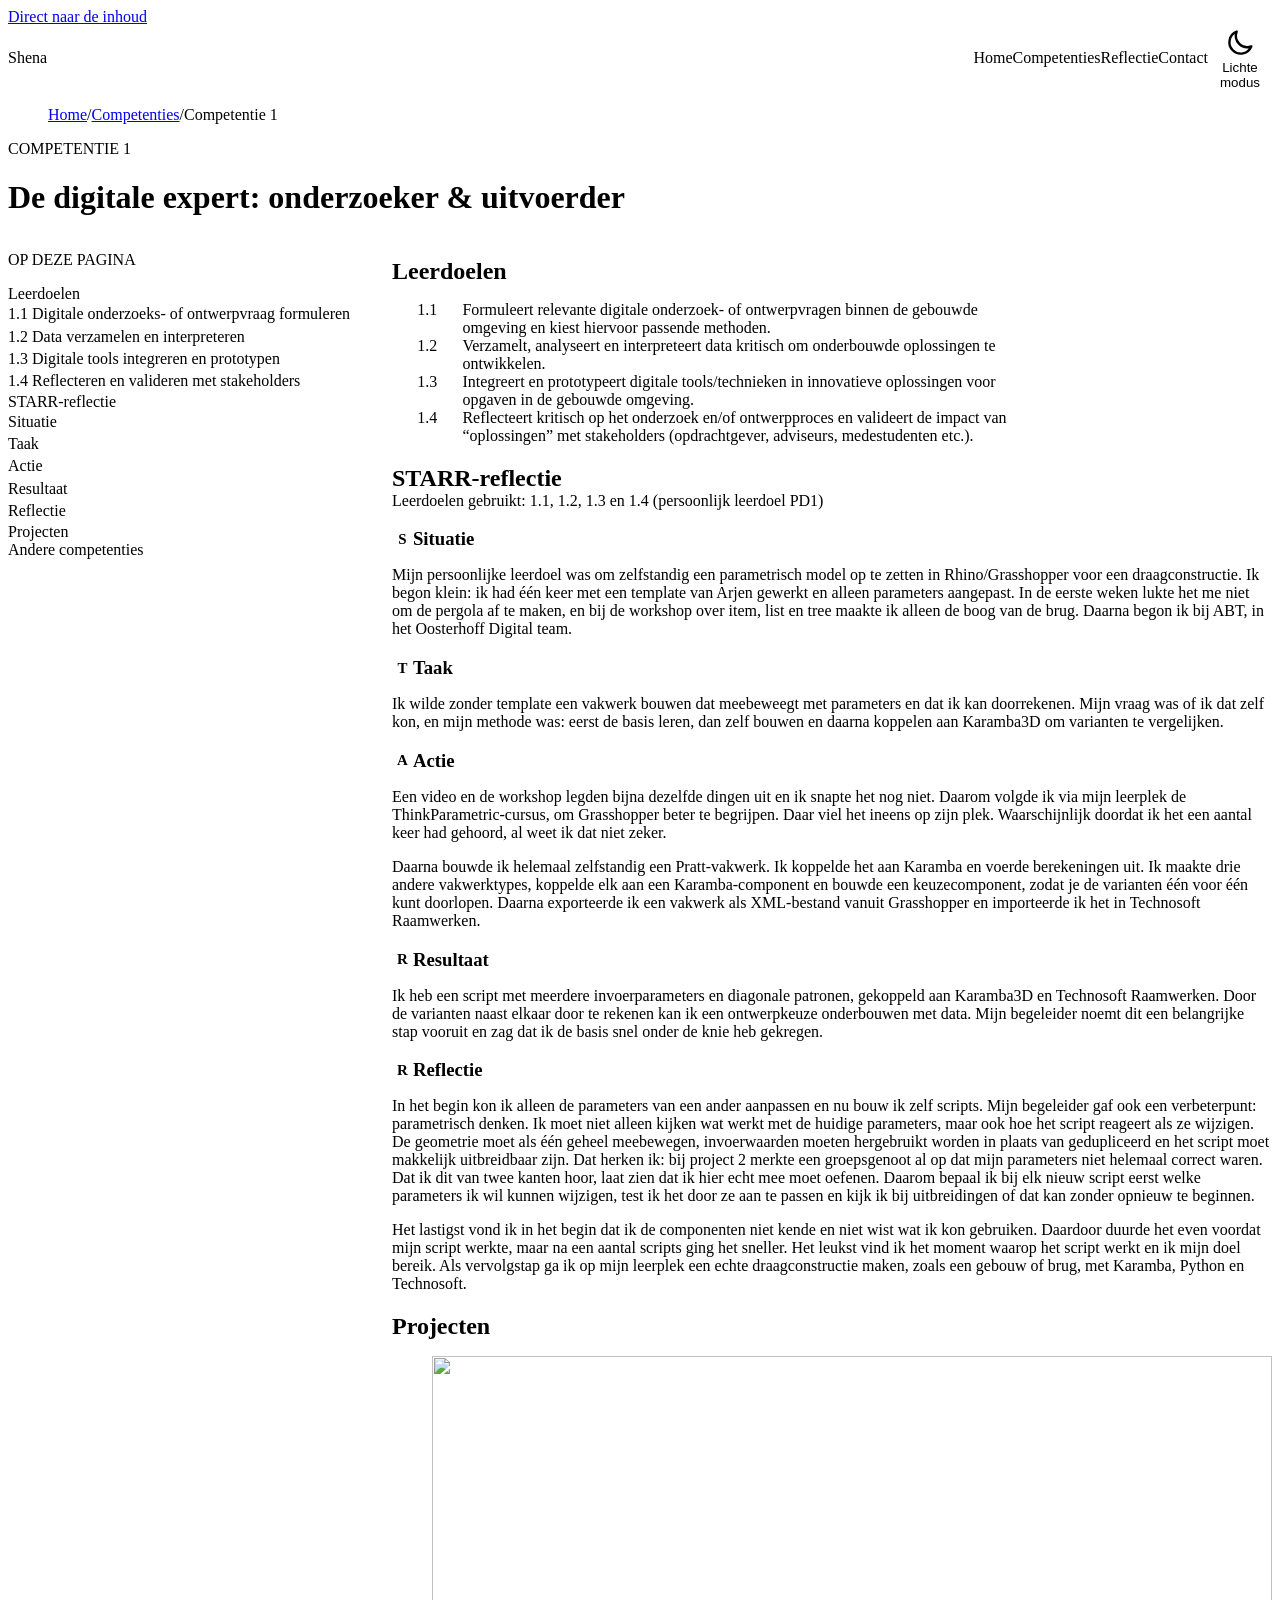
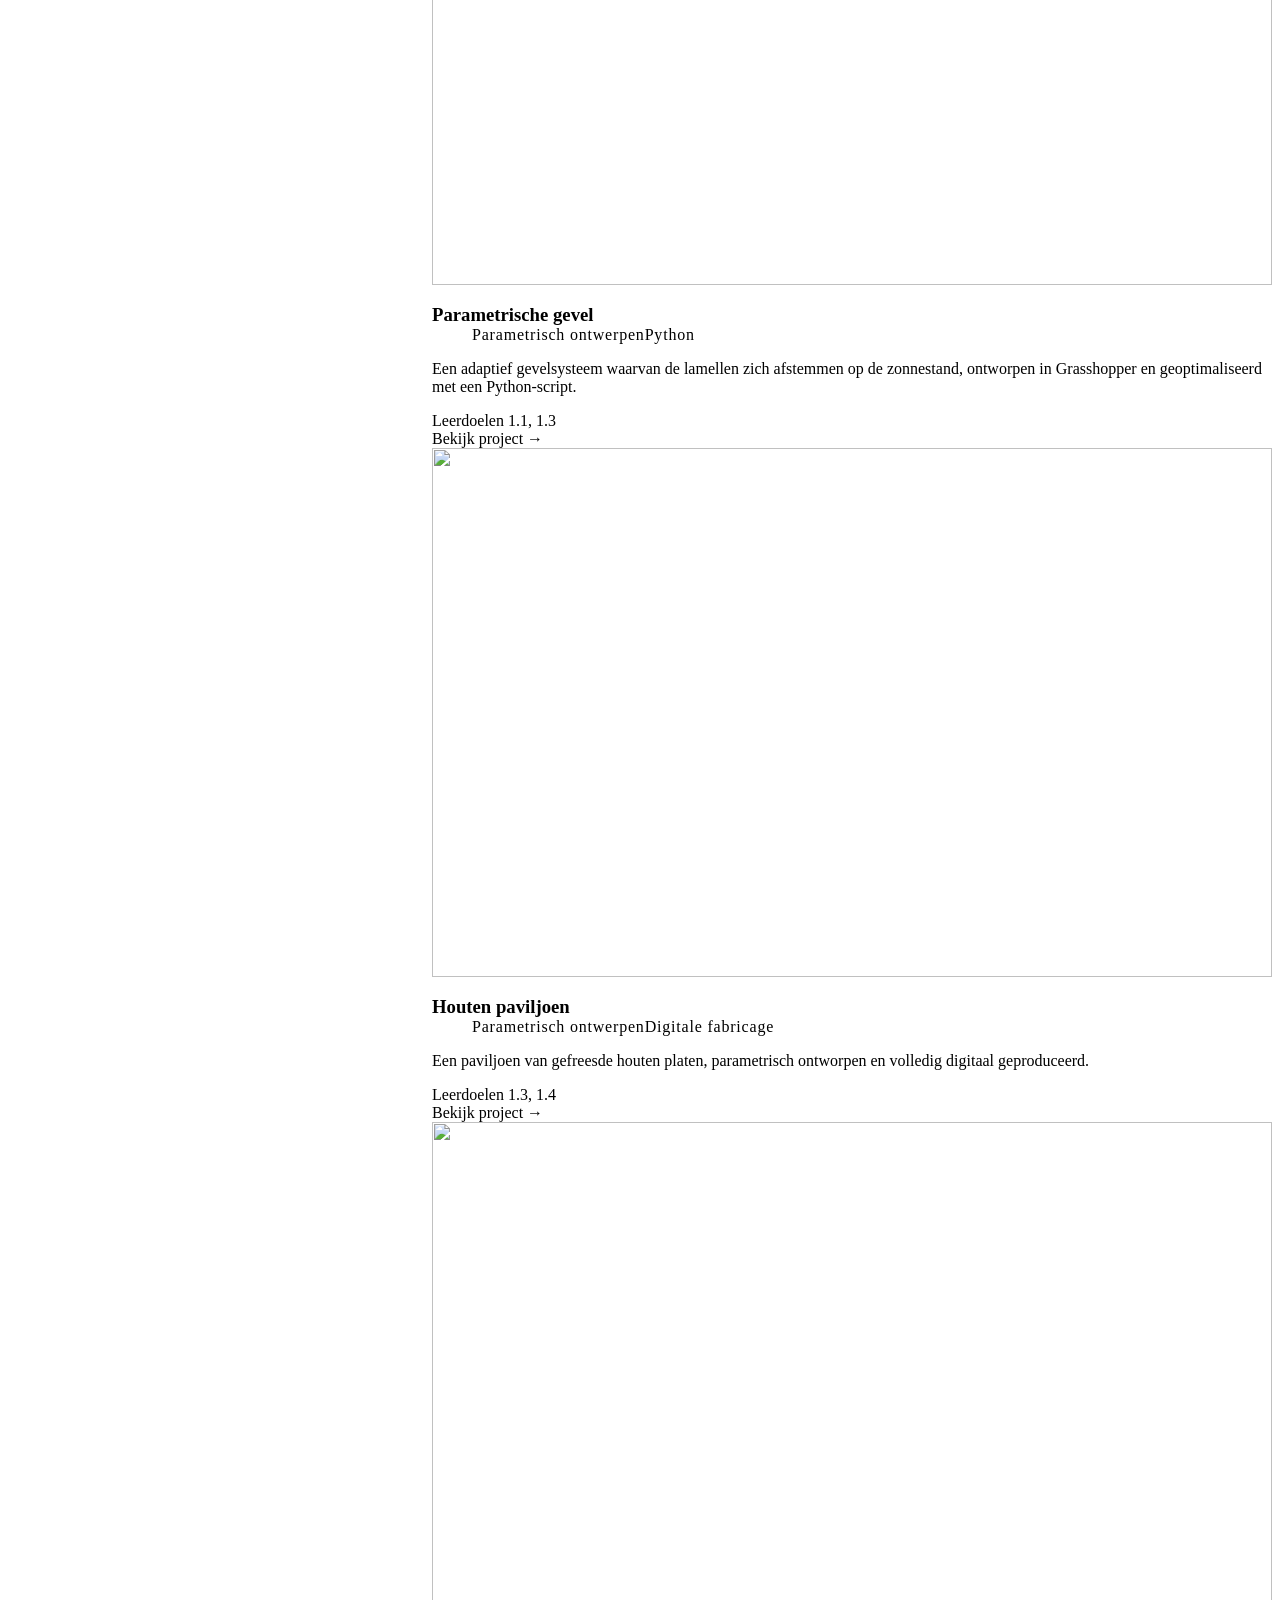
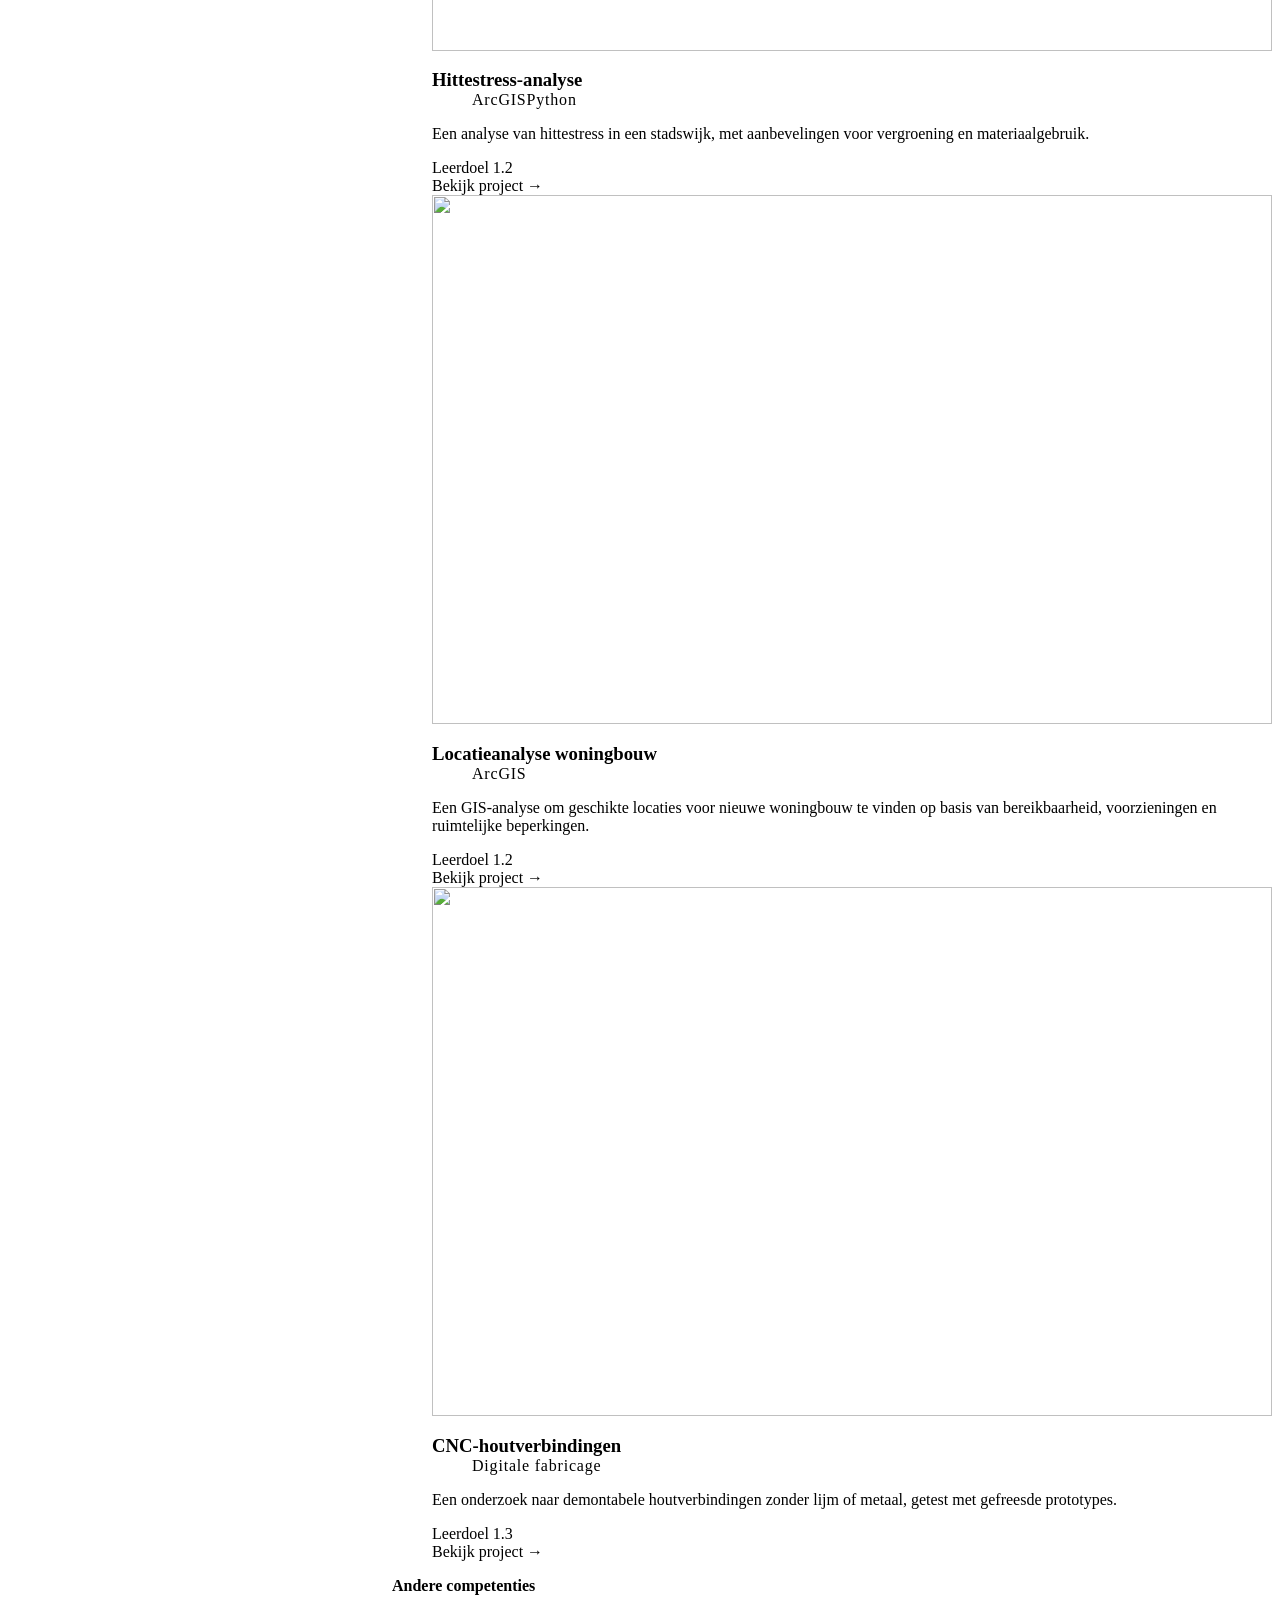
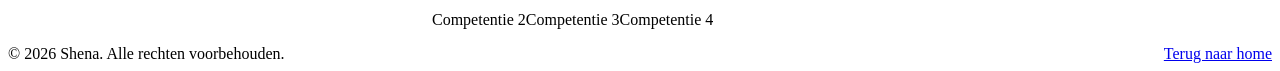
==== commit 5e74db00: "Add sticky "Op deze pagina" menu to competentie pages Each competentie page gets a table of contents" ====
--- a/competenties/digitale-expert.html
+++ b/competenties/digitale-expert.html
@@ -66,11 +66,38 @@
         <h1>De digitale expert: onderzoeker &amp; uitvoerder</h1>
       </header>
 
-      <section class="leerdoelen" aria-labelledby="leerdoelen-title">
+      <div class="competentie-layout">
+      <nav class="toc" aria-labelledby="toc-title" data-toc>
+        <h2 class="toc__title" id="toc-title">Op deze pagina</h2>
+        <ol class="toc__list">
+          <li class="toc__item"><a class="toc__link" href="#leerdoelen">Leerdoelen</a>
+            <ol class="toc__sublist">
+              <li><a class="toc__link toc__link--sub" href="#leerdoel-1-1">1.1 Digitale onderzoeks- of ontwerpvraag formuleren</a></li>
+              <li><a class="toc__link toc__link--sub" href="#leerdoel-1-2">1.2 Data verzamelen en interpreteren</a></li>
+              <li><a class="toc__link toc__link--sub" href="#leerdoel-1-3">1.3 Digitale tools integreren en prototypen</a></li>
+              <li><a class="toc__link toc__link--sub" href="#leerdoel-1-4">1.4 Reflecteren en valideren met stakeholders</a></li>
+            </ol>
+          </li>
+          <li class="toc__item"><a class="toc__link" href="#starr">STARR-reflectie</a>
+            <ol class="toc__sublist">
+              <li><a class="toc__link toc__link--sub" href="#starr-situatie-title">Situatie</a></li>
+              <li><a class="toc__link toc__link--sub" href="#starr-taak-title">Taak</a></li>
+              <li><a class="toc__link toc__link--sub" href="#starr-actie-title">Actie</a></li>
+              <li><a class="toc__link toc__link--sub" href="#starr-resultaat-title">Resultaat</a></li>
+              <li><a class="toc__link toc__link--sub" href="#starr-reflectie-title">Reflectie</a></li>
+            </ol>
+          </li>
+          <li class="toc__item"><a class="toc__link" href="#projecten">Projecten</a></li>
+          <li class="toc__item"><a class="toc__link" href="#andere-competenties">Andere competenties</a></li>
+        </ol>
+      </nav>
+
+      <div class="competentie-layout__content">
+      <section class="leerdoelen" id="leerdoelen" aria-labelledby="leerdoelen-title">
         <h2 id="leerdoelen-title">Leerdoelen</h2>
         <ol class="leerdoel-list">
           <li>
-            <details class="leerdoel leerdoel-accordion">
+            <details class="leerdoel leerdoel-accordion" id="leerdoel-1-1">
               <summary class="leerdoel-accordion__summary">
                 <span class="leerdoel__code">1.1</span>
                 <span class="leerdoel__text">Formuleert relevante digitale onderzoek- of ontwerpvragen binnen de gebouwde omgeving en kiest hiervoor passende methoden.</span>
@@ -112,7 +139,7 @@
             </details>
           </li>
           <li>
-            <details class="leerdoel leerdoel-accordion">
+            <details class="leerdoel leerdoel-accordion" id="leerdoel-1-2">
               <summary class="leerdoel-accordion__summary">
                 <span class="leerdoel__code">1.2</span>
                 <span class="leerdoel__text">Verzamelt, analyseert en interpreteert data kritisch om onderbouwde oplossingen te ontwikkelen.</span>
@@ -156,7 +183,7 @@
             </details>
           </li>
           <li>
-            <details class="leerdoel leerdoel-accordion">
+            <details class="leerdoel leerdoel-accordion" id="leerdoel-1-3">
               <summary class="leerdoel-accordion__summary">
                 <span class="leerdoel__code">1.3</span>
                 <span class="leerdoel__text">Integreert en prototypeert digitale tools/technieken in innovatieve oplossingen voor opgaven in de gebouwde omgeving.</span>
@@ -201,7 +228,7 @@
             </details>
           </li>
           <li>
-            <details class="leerdoel leerdoel-accordion">
+            <details class="leerdoel leerdoel-accordion" id="leerdoel-1-4">
               <summary class="leerdoel-accordion__summary">
                 <span class="leerdoel__code">1.4</span>
                 <span class="leerdoel__text">Reflecteert kritisch op het onderzoek en/of ontwerpproces en valideert de impact van “oplossingen” met stakeholders (opdrachtgever, adviseurs, medestudenten etc.).</span>
@@ -246,7 +273,7 @@
         </ol>
       </section>
 
-      <section class="starr" aria-labelledby="starr-title">
+      <section class="starr" id="starr" aria-labelledby="starr-title">
         <h2 id="starr-title">STARR-reflectie</h2>
         <p class="starr__leerdoelen">Leerdoelen gebruikt: 1.1, 1.2, 1.3 en 1.4 (persoonlijk leerdoel PD1)</p>
 
@@ -278,7 +305,7 @@
         </section>
       </section>
 
-      <section class="competentie-projects" aria-labelledby="projects-title">
+      <section class="competentie-projects" id="projecten" aria-labelledby="projects-title">
         <h2 id="projects-title">Projecten</h2>
         <ul class="project-grid">
           <li class="reveal">
@@ -381,7 +408,7 @@
         </ul>
       </section>
 
-      <nav class="theme-nav" aria-labelledby="other-title">
+      <nav class="theme-nav" id="andere-competenties" aria-labelledby="other-title">
         <h2 class="theme-nav__title" id="other-title">Andere competenties</h2>
         <ul class="theme-nav__list">
           <li><a class="button button--outline" href="teamspeler.html">Competentie 2</a></li>
@@ -389,6 +416,8 @@
           <li><a class="button button--outline" href="professioneel-handelen.html">Competentie 4</a></li>
         </ul>
       </nav>
+      </div>
+      </div>
     </div>
   </main>
 
--- a/css/style.css
+++ b/css/style.css
@@ -856,6 +856,110 @@
   margin-top: var(--space-md);
 }
 
+/* Competentie page: "Op deze pagina" menu. A box above the content on small screens;
+   from 64em a sticky column on the left, so it stays in view while scrolling. */
+
+.competentie-layout__content {
+  min-width: 0; /* lets the project grid shrink inside the grid column */
+}
+
+.toc {
+  margin-top: var(--space-xl);
+  padding: var(--space-md) var(--space-lg);
+  background-color: var(--color-bg-elevated);
+  border: var(--border-width) solid var(--color-border);
+  border-radius: var(--radius-lg);
+}
+
+.toc__title {
+  margin-bottom: var(--space-xs);
+  color: var(--color-text-muted);
+  font-family: var(--font-family-base);
+  font-size: var(--font-size-xs);
+  font-weight: var(--font-weight-bold);
+  letter-spacing: var(--letter-spacing-wide);
+  text-transform: uppercase;
+}
+
+.toc__list,
+.toc__sublist {
+  padding: 0;
+  list-style: none;
+}
+
+.toc__list {
+  display: flex;
+  flex-wrap: wrap;
+  gap: var(--space-2xs) var(--space-md);
+}
+
+.toc__sublist {
+  display: none; /* only shown in the sticky column */
+}
+
+.toc__link {
+  display: block;
+  padding-block: var(--space-2xs);
+  color: var(--color-text);
+  font-size: var(--font-size-sm);
+  text-decoration: none;
+  transition: color var(--transition-fast);
+}
+
+.toc__link:hover,
+.toc__link.is-active {
+  color: var(--color-accent);
+}
+
+.toc__link.is-active {
+  font-weight: var(--font-weight-bold);
+}
+
+@media (min-width: 64em) {
+  .competentie-layout {
+    display: grid;
+    grid-template-columns: 24rem minmax(0, 1fr);
+    gap: var(--space-2xl);
+    align-items: start;
+  }
+
+  .toc {
+    position: sticky;
+    top: calc(var(--header-height) + var(--space-lg));
+    max-height: calc(100vh - var(--header-height) - var(--space-2xl));
+    overflow-y: auto;
+    margin-top: var(--space-2xl);
+    padding: 0 var(--space-md) 0 0;
+    background-color: transparent;
+    border: 0;
+    border-right: var(--border-width) solid var(--color-border);
+    border-radius: 0;
+  }
+
+  .toc__list {
+    display: grid;
+    gap: var(--space-xs);
+  }
+
+  .toc__link {
+    font-weight: var(--font-weight-medium);
+  }
+
+  .toc__sublist {
+    display: grid;
+    margin: var(--space-2xs) 0 var(--space-xs);
+    padding-left: var(--space-sm);
+    border-left: var(--border-width) solid var(--color-border);
+  }
+
+  .toc__link--sub {
+    color: var(--color-text-muted);
+    font-size: var(--font-size-xs);
+    font-weight: var(--font-weight-regular);
+    line-height: 1.4;
+  }
+}
+
 .project-card__leerdoelen {
   margin: var(--space-md) 0 0;
   color: var(--color-text-muted);
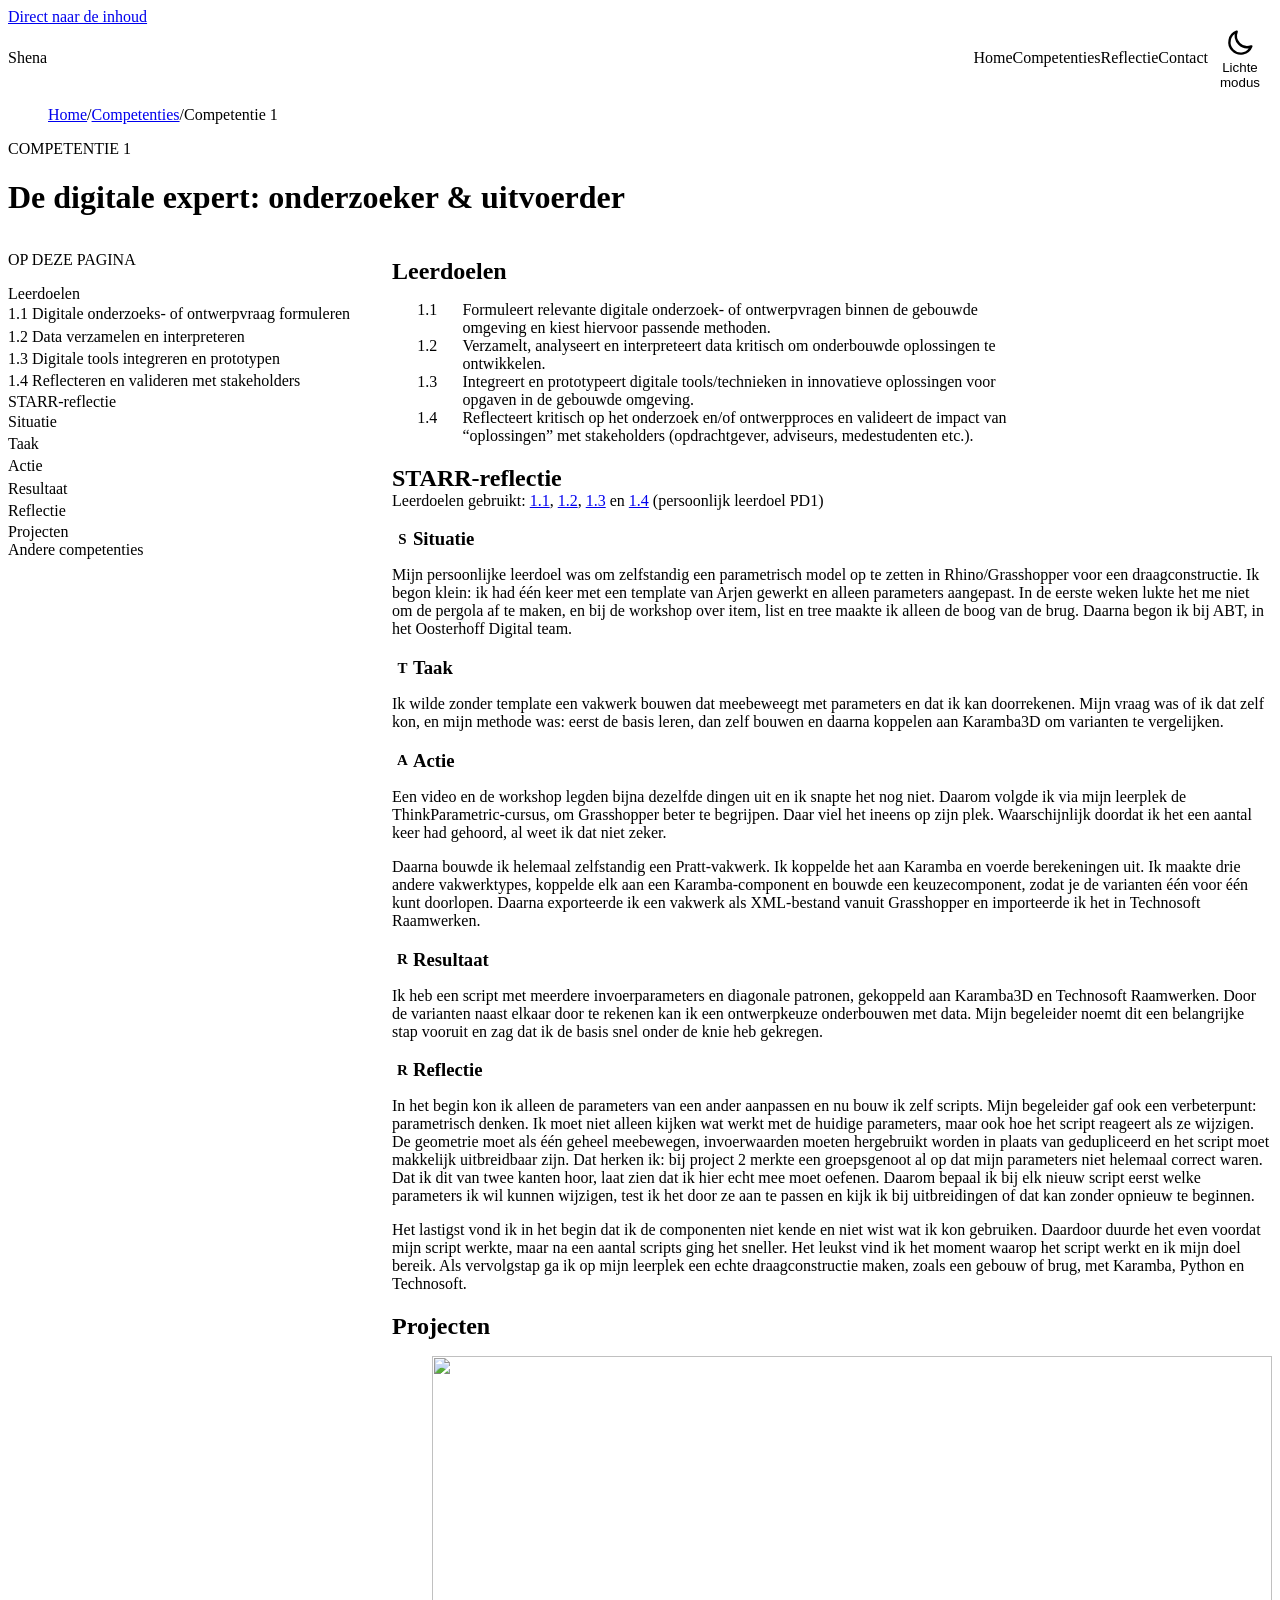
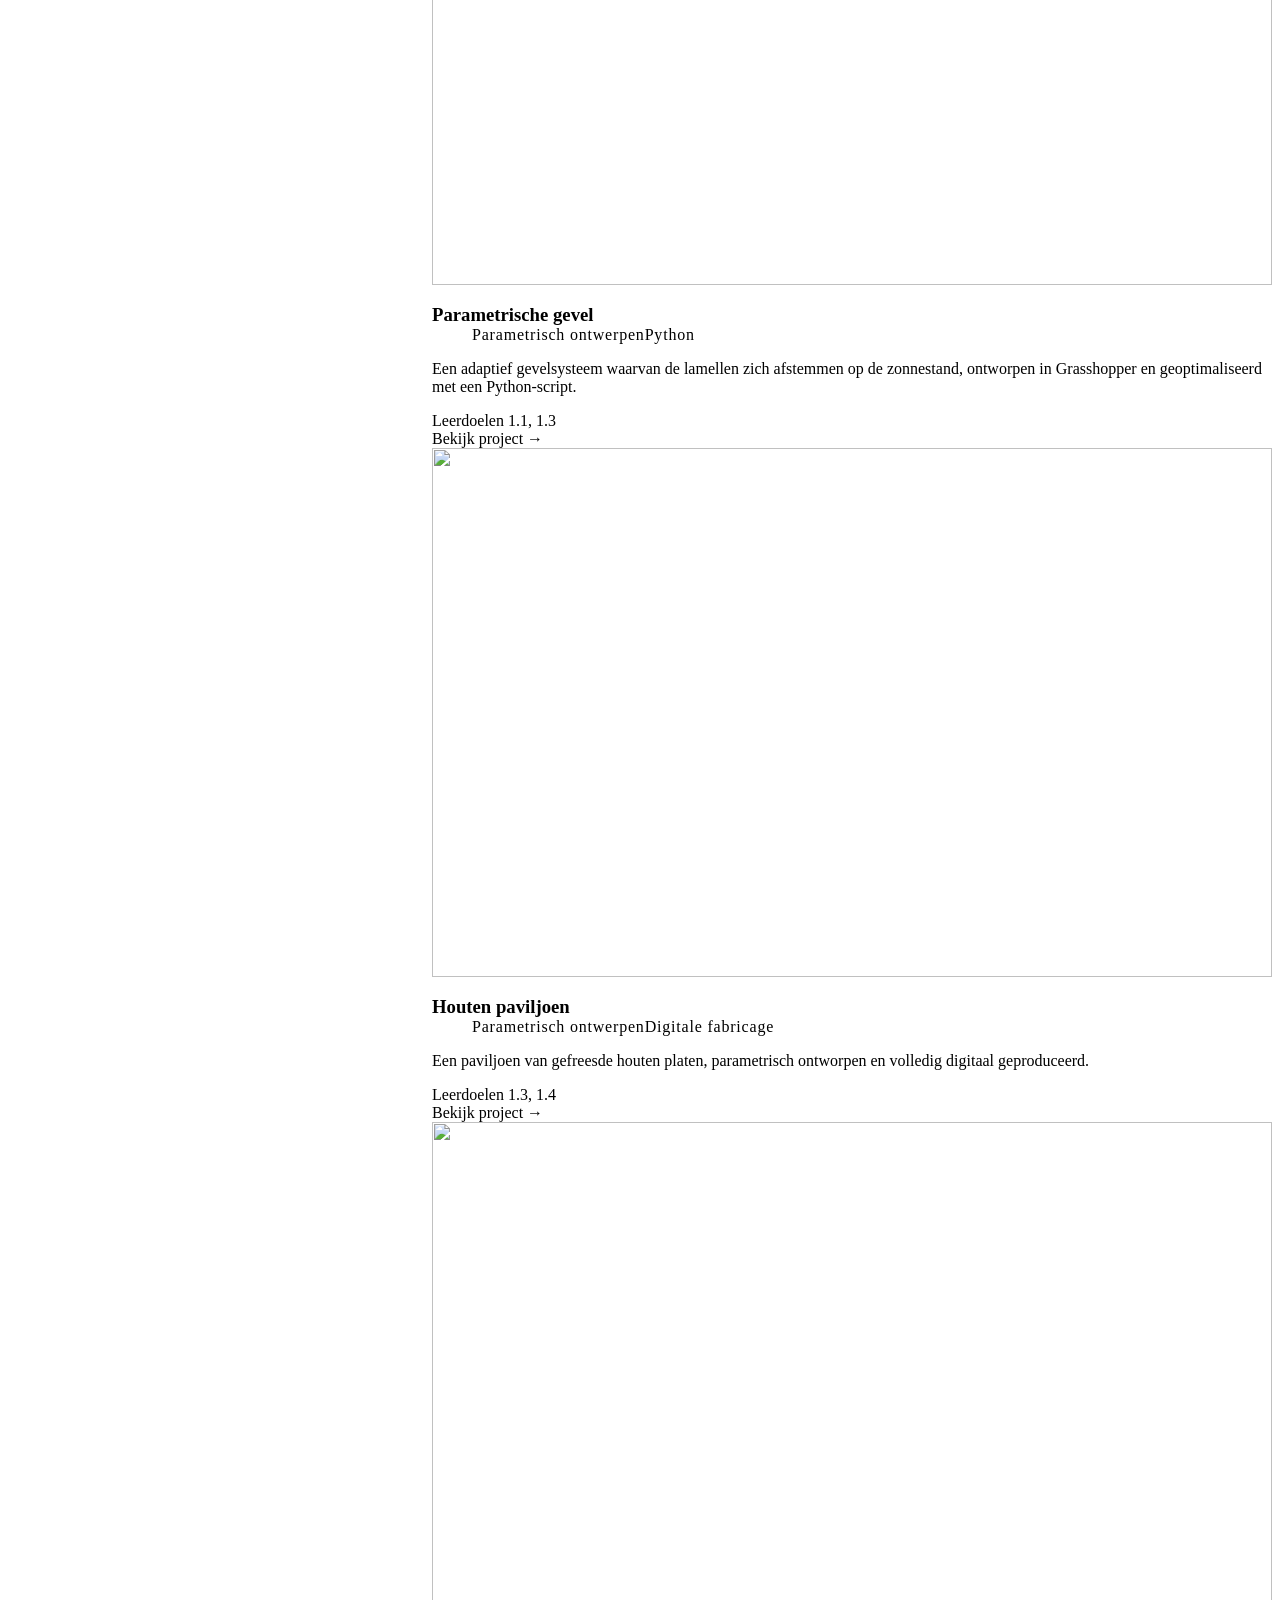
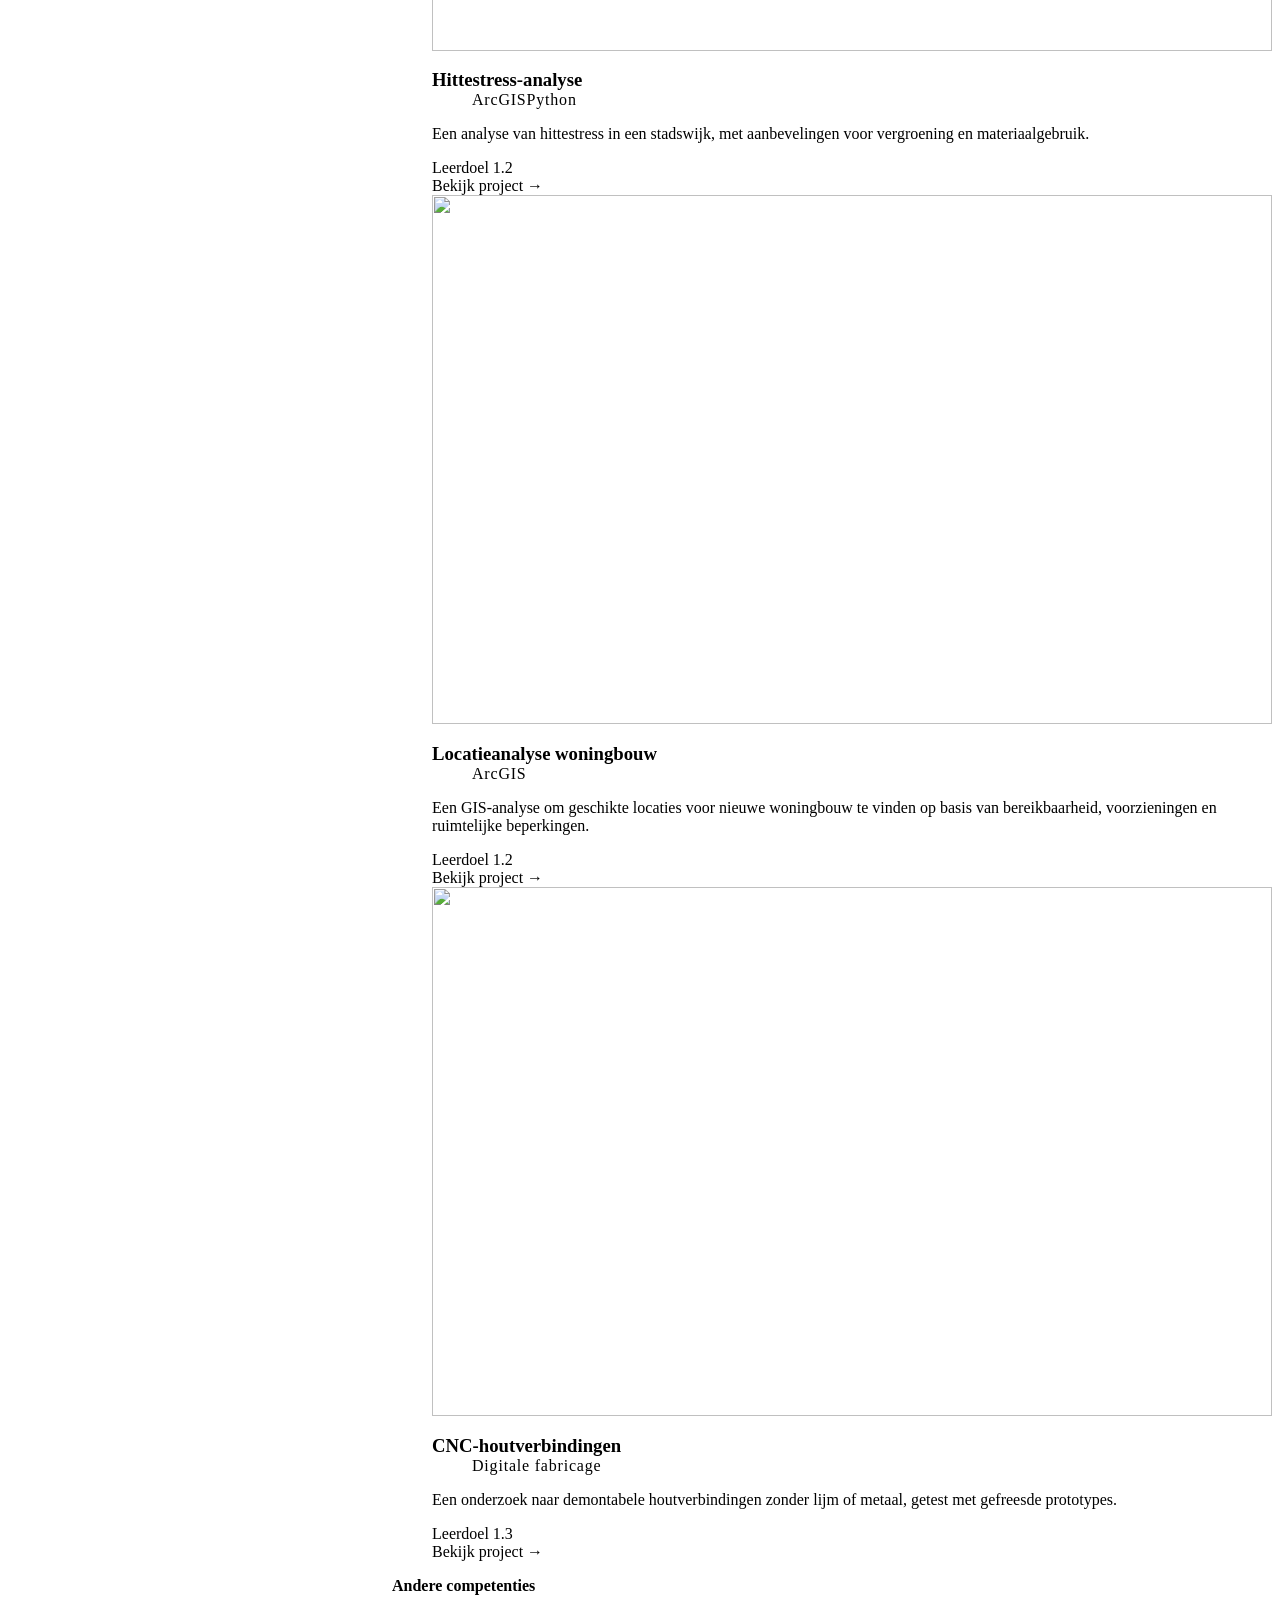
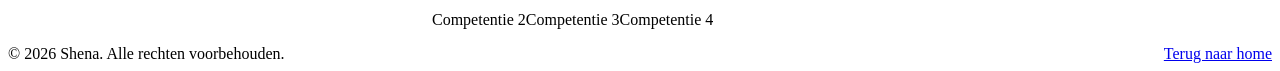
==== commit 6ae7cc23: "Make leerdoel codes in the STARR-reflectie clickable The "Leerdoelen gebruikt: 1.1, 1.2 …" line unde" ====
--- a/competenties/digitale-expert.html
+++ b/competenties/digitale-expert.html
@@ -275,7 +275,7 @@
 
       <section class="starr" id="starr" aria-labelledby="starr-title">
         <h2 id="starr-title">STARR-reflectie</h2>
-        <p class="starr__leerdoelen">Leerdoelen gebruikt: 1.1, 1.2, 1.3 en 1.4 (persoonlijk leerdoel PD1)</p>
+        <p class="starr__leerdoelen">Leerdoelen gebruikt: <a class="starr__leerdoel-link" href="#leerdoel-1-1" aria-label="Leerdoel 1.1">1.1</a>, <a class="starr__leerdoel-link" href="#leerdoel-1-2" aria-label="Leerdoel 1.2">1.2</a>, <a class="starr__leerdoel-link" href="#leerdoel-1-3" aria-label="Leerdoel 1.3">1.3</a> en <a class="starr__leerdoel-link" href="#leerdoel-1-4" aria-label="Leerdoel 1.4">1.4</a> (persoonlijk leerdoel PD1)</p>
 
         <section class="star-step starr__step" aria-labelledby="starr-situatie-title">
           <h3 class="star-step__title" id="starr-situatie-title"><span class="star-step__letter" aria-hidden="true">S</span> Situatie</h3>
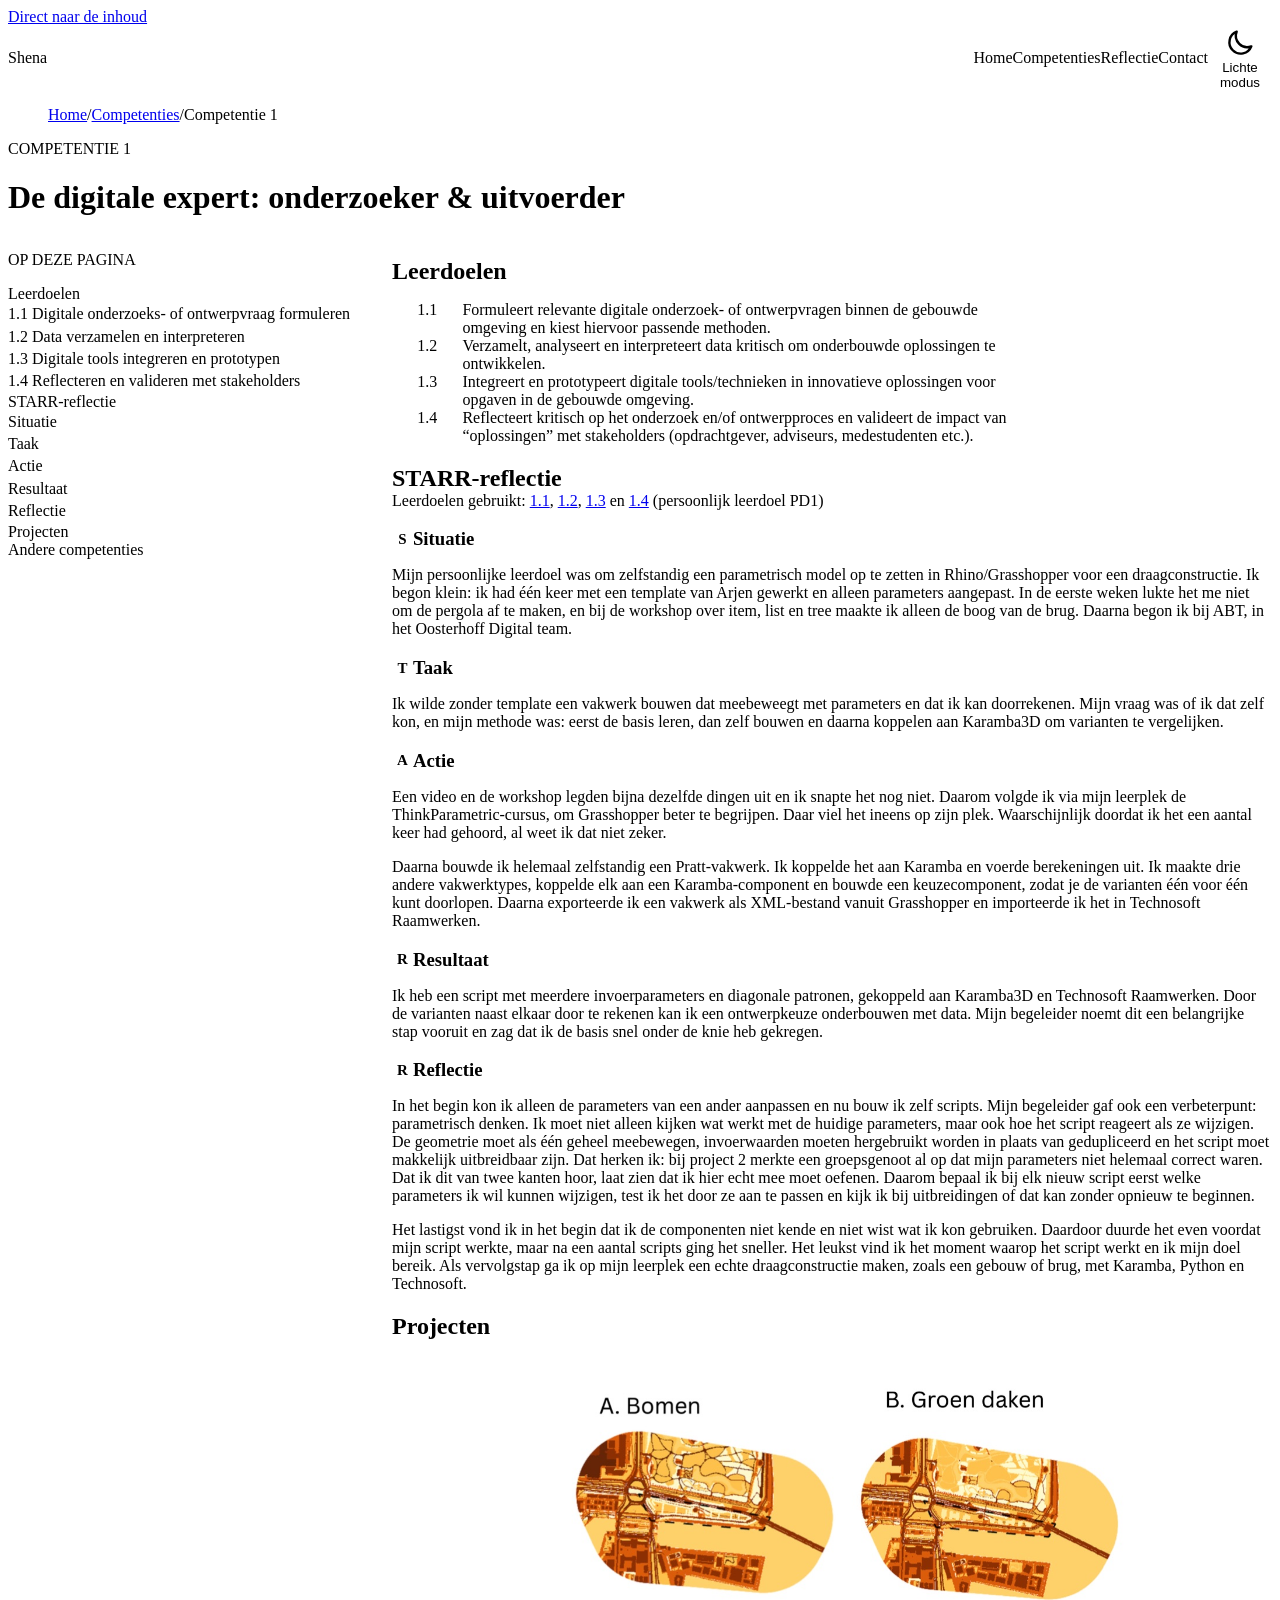
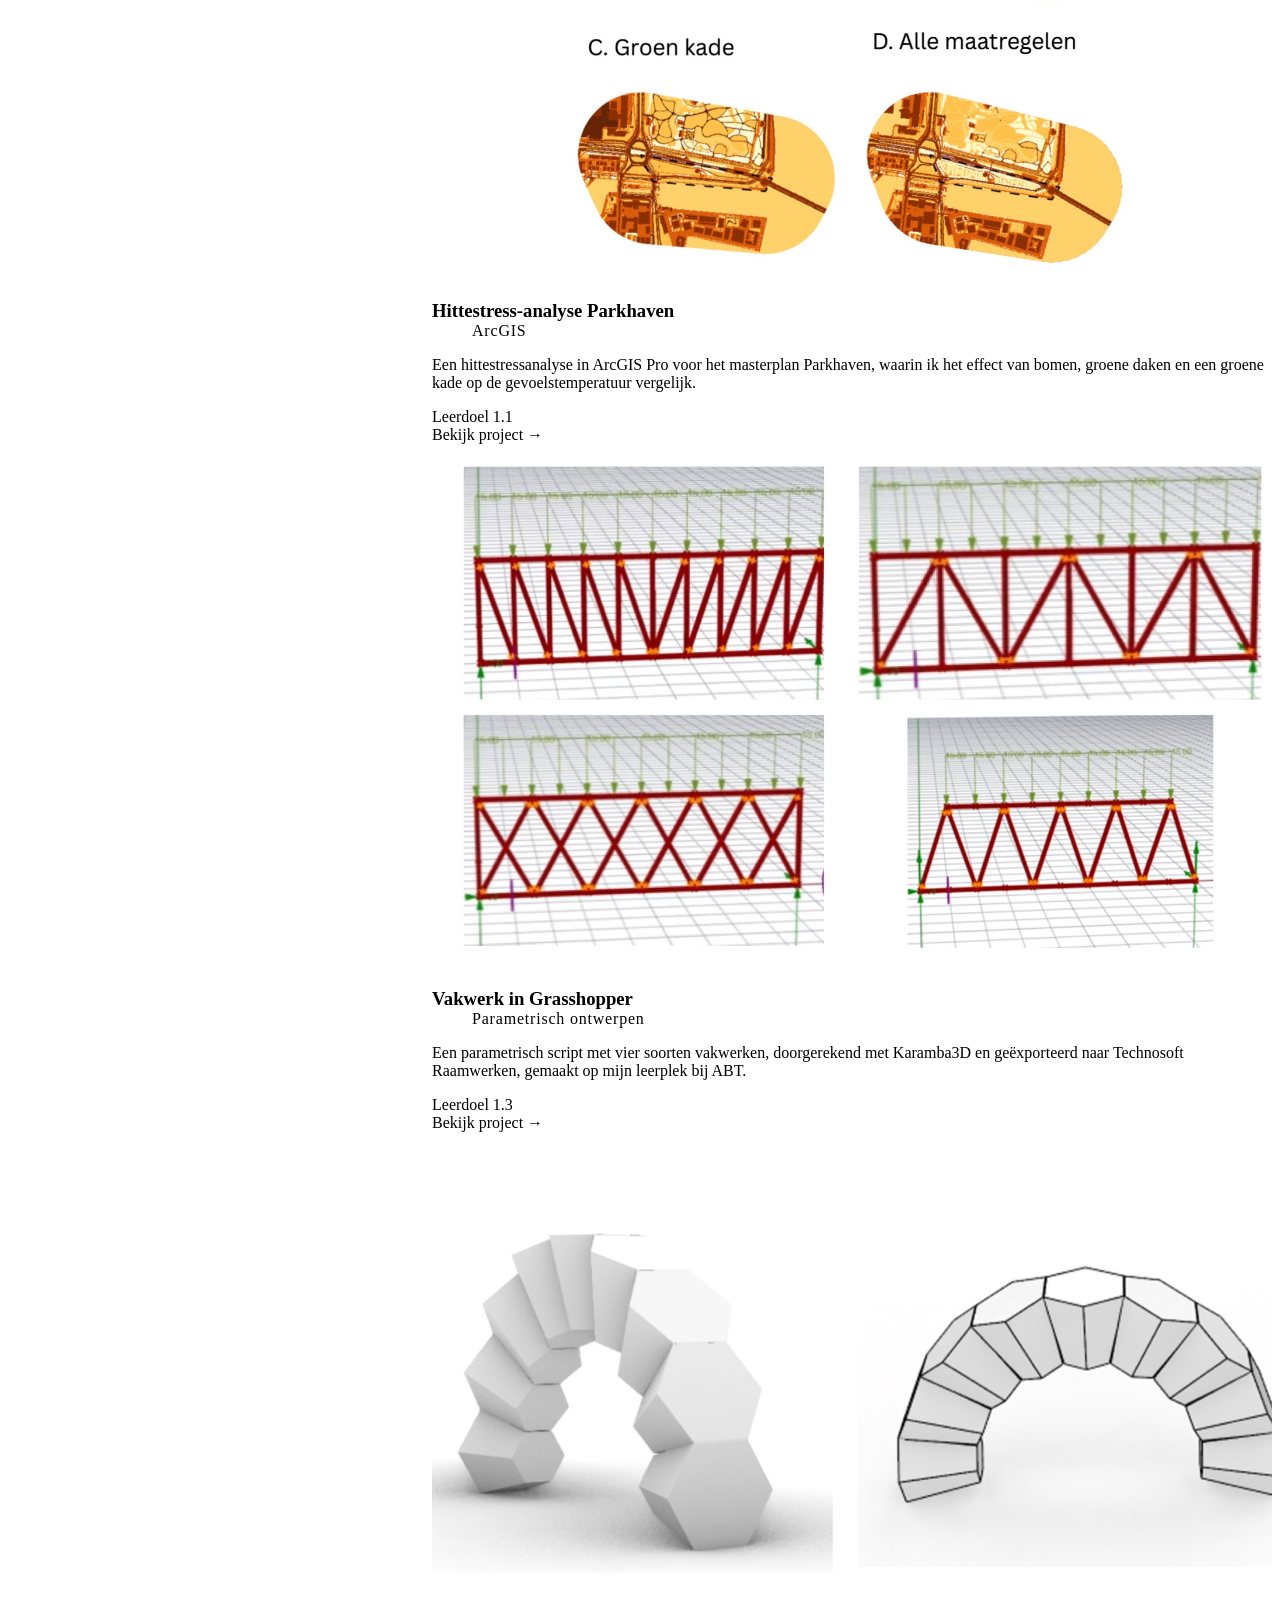
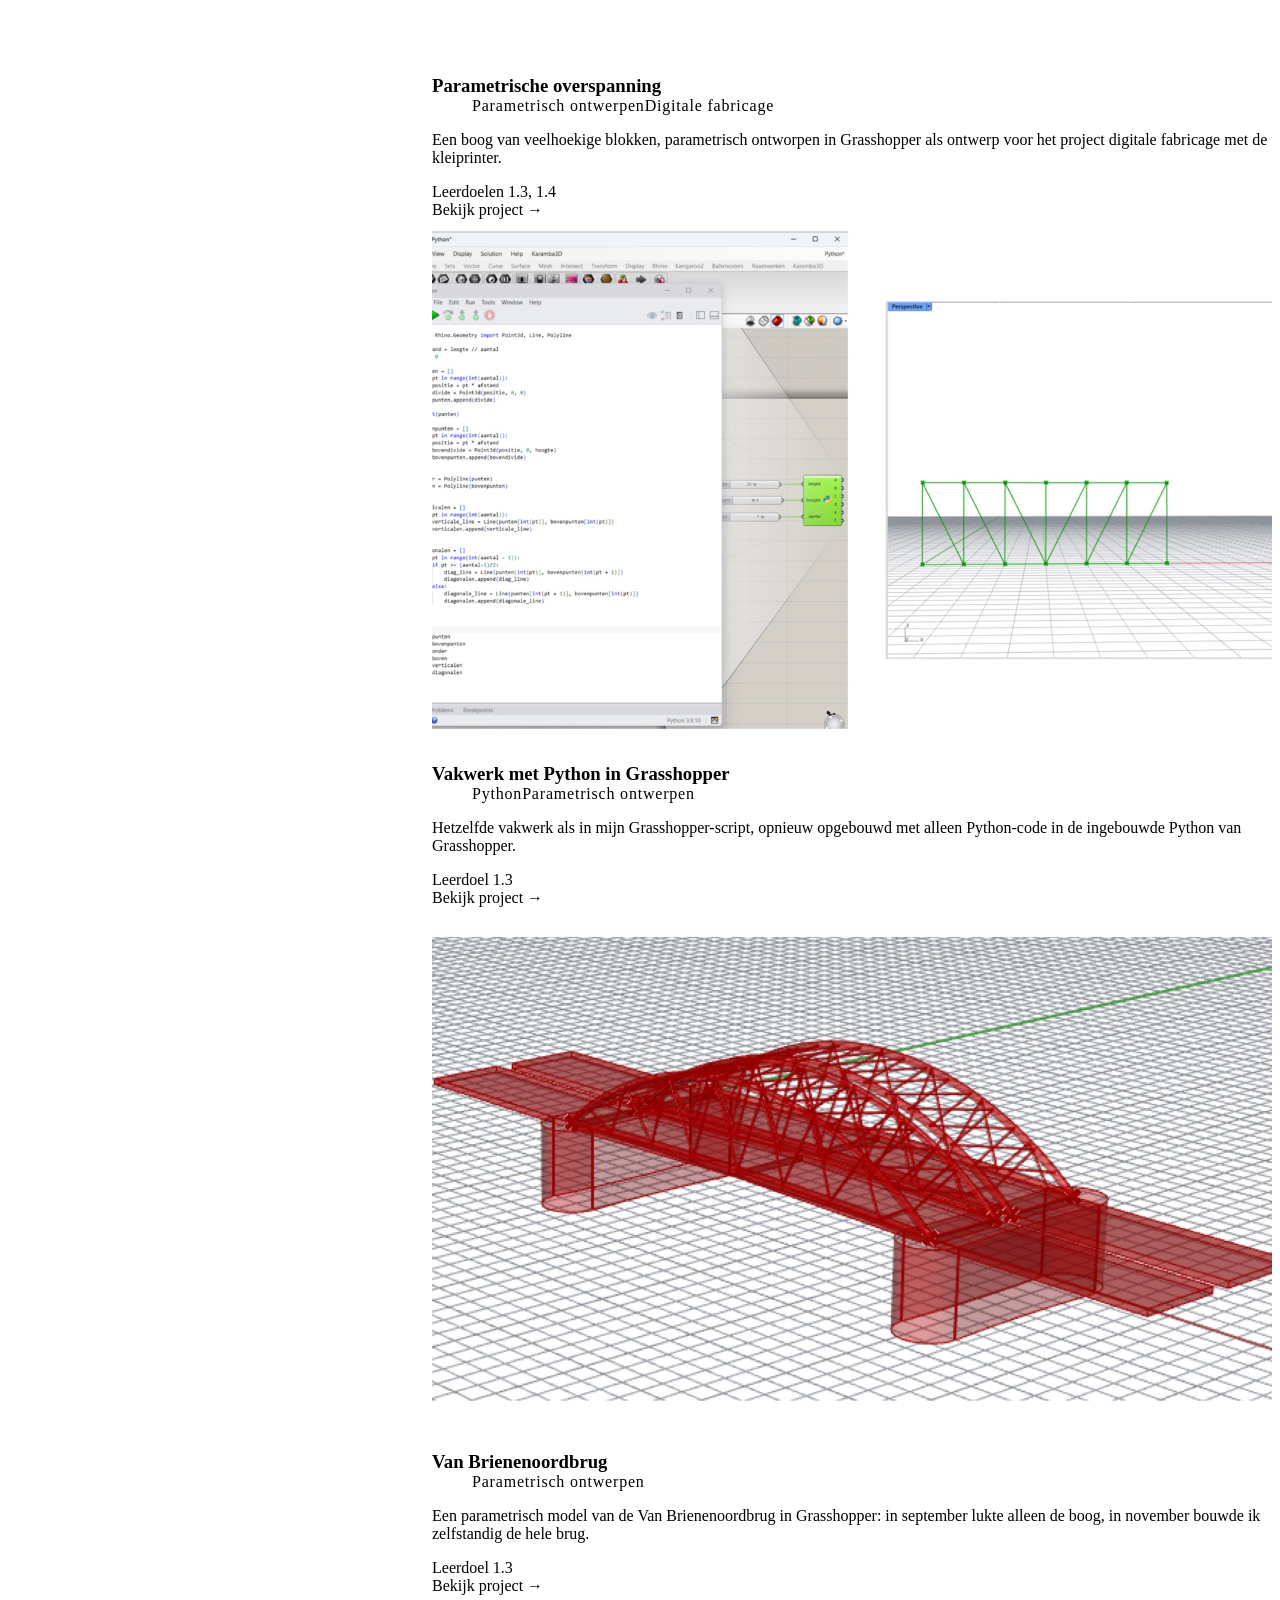
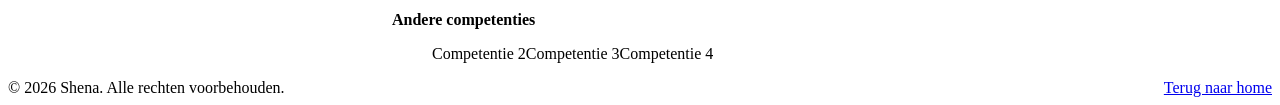
==== commit 849eef0b: "Replace placeholder projects with Shena's real work The six placeholder projects are replaced by her" ====
--- a/competenties/digitale-expert.html
+++ b/competenties/digitale-expert.html
@@ -133,7 +133,7 @@
               </div>
               <p class="leerdoel-accordion__label">Aangetoond in</p>
               <ul class="leerdoel-accordion__projects">
-                <li><a href="../projects/parametrische-gevel.html">Parametrische gevel</a></li>
+                <li><a href="../projects/hittestress-parkhaven.html">Hittestress-analyse Parkhaven</a></li>
               </ul>
               </div>
             </details>
@@ -174,11 +174,7 @@
                   <p>Ik heb geleerd dat je geduld nodig hebt en dat je door met anderen te overleggen meer ziet dan alleen. Zonder de kennisuitwisseling had ik Termite waarschijnlijk niet gevonden.</p>
                 </section>
               </div>
-              <p class="leerdoel-accordion__label">Aangetoond in</p>
-              <ul class="leerdoel-accordion__projects">
-                <li><a href="../projects/hittestress-analyse.html">Hittestress-analyse</a></li>
-                <li><a href="../projects/locatieanalyse-woningbouw.html">Locatieanalyse woningbouw</a></li>
-              </ul>
+              <p class="leerdoel-accordion__empty">Nog geen projecten gekoppeld aan dit leerdoel.</p>
               </div>
             </details>
           </li>
@@ -220,9 +216,10 @@
               </div>
               <p class="leerdoel-accordion__label">Aangetoond in</p>
               <ul class="leerdoel-accordion__projects">
-                <li><a href="../projects/parametrische-gevel.html">Parametrische gevel</a></li>
-                <li><a href="../projects/houten-paviljoen.html">Houten paviljoen</a></li>
-                <li><a href="../projects/cnc-houtverbindingen.html">CNC-houtverbindingen</a></li>
+                <li><a href="../projects/vakwerk-grasshopper.html">Vakwerk in Grasshopper</a></li>
+                <li><a href="../projects/parametrische-overspanning.html">Parametrische overspanning</a></li>
+                <li><a href="../projects/vakwerk-python.html">Vakwerk met Python in Grasshopper</a></li>
+                <li><a href="../projects/van-brienenoordbrug.html">Van Brienenoordbrug</a></li>
               </ul>
               </div>
             </details>
@@ -265,7 +262,7 @@
               </div>
               <p class="leerdoel-accordion__label">Aangetoond in</p>
               <ul class="leerdoel-accordion__projects">
-                <li><a href="../projects/houten-paviljoen.html">Houten paviljoen</a></li>
+                <li><a href="../projects/parametrische-overspanning.html">Parametrische overspanning</a></li>
               </ul>
               </div>
             </details>
@@ -311,18 +308,36 @@
           <li class="reveal">
             <article class="project-card">
               <div class="project-card__media">
-                <img src="https://picsum.photos/seed/shena-parametrische-gevel/800/500" alt="" width="800" height="500" loading="lazy">
+                <img src="../images/hittestress-parkhaven.jpg" alt="" width="800" height="500" loading="lazy">
               </div>
               <div class="project-card__body">
                 <h3 class="project-card__title">
-                  <a class="project-card__link" href="../projects/parametrische-gevel.html">Parametrische gevel</a>
+                  <a class="project-card__link" href="../projects/hittestress-parkhaven.html">Hittestress-analyse Parkhaven</a>
+                </h3>
+                <ul class="tag-list" aria-label="Tags">
+                  <li class="tag">ArcGIS</li>
+                </ul>
+                <p class="project-card__description">Een hittestressanalyse in ArcGIS Pro voor het masterplan Parkhaven, waarin ik het effect van bomen, groene daken en een groene kade op de gevoelstemperatuur vergelijk.</p>
+                <p class="project-card__leerdoelen">Leerdoel 1.1</p>
+                <p class="project-card__cta" aria-hidden="true">Bekijk project &rarr;</p>
+              </div>
+            </article>
+          </li>
+
+          <li class="reveal">
+            <article class="project-card">
+              <div class="project-card__media">
+                <img src="../images/vakwerk-grasshopper.jpg" alt="" width="800" height="500" loading="lazy">
+              </div>
+              <div class="project-card__body">
+                <h3 class="project-card__title">
+                  <a class="project-card__link" href="../projects/vakwerk-grasshopper.html">Vakwerk in Grasshopper</a>
                 </h3>
                 <ul class="tag-list" aria-label="Tags">
                   <li class="tag">Parametrisch ontwerpen</li>
-                  <li class="tag">Python</li>
                 </ul>
-                <p class="project-card__description">Een adaptief gevelsysteem waarvan de lamellen zich afstemmen op de zonnestand, ontworpen in Grasshopper en geoptimaliseerd met een Python-script.</p>
-                <p class="project-card__leerdoelen">Leerdoelen 1.1, 1.3</p>
+                <p class="project-card__description">Een parametrisch script met vier soorten vakwerken, doorgerekend met Karamba3D en geëxporteerd naar Technosoft Raamwerken, gemaakt op mijn leerplek bij ABT.</p>
+                <p class="project-card__leerdoelen">Leerdoel 1.3</p>
                 <p class="project-card__cta" aria-hidden="true">Bekijk project &rarr;</p>
               </div>
             </article>
@@ -331,17 +346,17 @@
           <li class="reveal">
             <article class="project-card">
               <div class="project-card__media">
-                <img src="https://picsum.photos/seed/shena-houten-paviljoen/800/500" alt="" width="800" height="500" loading="lazy">
+                <img src="../images/parametrische-overspanning.jpg" alt="" width="800" height="500" loading="lazy">
               </div>
               <div class="project-card__body">
                 <h3 class="project-card__title">
-                  <a class="project-card__link" href="../projects/houten-paviljoen.html">Houten paviljoen</a>
+                  <a class="project-card__link" href="../projects/parametrische-overspanning.html">Parametrische overspanning</a>
                 </h3>
                 <ul class="tag-list" aria-label="Tags">
                   <li class="tag">Parametrisch ontwerpen</li>
                   <li class="tag">Digitale fabricage</li>
                 </ul>
-                <p class="project-card__description">Een paviljoen van gefreesde houten platen, parametrisch ontworpen en volledig digitaal geproduceerd.</p>
+                <p class="project-card__description">Een boog van veelhoekige blokken, parametrisch ontworpen in Grasshopper als ontwerp voor het project digitale fabricage met de kleiprinter.</p>
                 <p class="project-card__leerdoelen">Leerdoelen 1.3, 1.4</p>
                 <p class="project-card__cta" aria-hidden="true">Bekijk project &rarr;</p>
               </div>
@@ -351,18 +366,18 @@
           <li class="reveal">
             <article class="project-card">
               <div class="project-card__media">
-                <img src="https://picsum.photos/seed/shena-hittestress-analyse/800/500" alt="" width="800" height="500" loading="lazy">
+                <img src="../images/vakwerk-python.jpg" alt="" width="800" height="500" loading="lazy">
               </div>
               <div class="project-card__body">
                 <h3 class="project-card__title">
-                  <a class="project-card__link" href="../projects/hittestress-analyse.html">Hittestress-analyse</a>
+                  <a class="project-card__link" href="../projects/vakwerk-python.html">Vakwerk met Python in Grasshopper</a>
                 </h3>
                 <ul class="tag-list" aria-label="Tags">
-                  <li class="tag">ArcGIS</li>
                   <li class="tag">Python</li>
+                  <li class="tag">Parametrisch ontwerpen</li>
                 </ul>
-                <p class="project-card__description">Een analyse van hittestress in een stadswijk, met aanbevelingen voor vergroening en materiaalgebruik.</p>
-                <p class="project-card__leerdoelen">Leerdoel 1.2</p>
+                <p class="project-card__description">Hetzelfde vakwerk als in mijn Grasshopper-script, opnieuw opgebouwd met alleen Python-code in de ingebouwde Python van Grasshopper.</p>
+                <p class="project-card__leerdoelen">Leerdoel 1.3</p>
                 <p class="project-card__cta" aria-hidden="true">Bekijk project &rarr;</p>
               </div>
             </article>
@@ -371,35 +386,16 @@
           <li class="reveal">
             <article class="project-card">
               <div class="project-card__media">
-                <img src="https://picsum.photos/seed/shena-locatieanalyse-woningbouw/800/500" alt="" width="800" height="500" loading="lazy">
+                <img src="../images/van-brienenoordbrug.jpg" alt="" width="800" height="500" loading="lazy">
               </div>
               <div class="project-card__body">
                 <h3 class="project-card__title">
-                  <a class="project-card__link" href="../projects/locatieanalyse-woningbouw.html">Locatieanalyse woningbouw</a>
+                  <a class="project-card__link" href="../projects/van-brienenoordbrug.html">Van Brienenoordbrug</a>
                 </h3>
                 <ul class="tag-list" aria-label="Tags">
-                  <li class="tag">ArcGIS</li>
+                  <li class="tag">Parametrisch ontwerpen</li>
                 </ul>
-                <p class="project-card__description">Een GIS-analyse om geschikte locaties voor nieuwe woningbouw te vinden op basis van bereikbaarheid, voorzieningen en ruimtelijke beperkingen.</p>
-                <p class="project-card__leerdoelen">Leerdoel 1.2</p>
-                <p class="project-card__cta" aria-hidden="true">Bekijk project &rarr;</p>
-              </div>
-            </article>
-          </li>
-
-          <li class="reveal">
-            <article class="project-card">
-              <div class="project-card__media">
-                <img src="https://picsum.photos/seed/shena-cnc-houtverbindingen/800/500" alt="" width="800" height="500" loading="lazy">
-              </div>
-              <div class="project-card__body">
-                <h3 class="project-card__title">
-                  <a class="project-card__link" href="../projects/cnc-houtverbindingen.html">CNC-houtverbindingen</a>
-                </h3>
-                <ul class="tag-list" aria-label="Tags">
-                  <li class="tag">Digitale fabricage</li>
-                </ul>
-                <p class="project-card__description">Een onderzoek naar demontabele houtverbindingen zonder lijm of metaal, getest met gefreesde prototypes.</p>
+                <p class="project-card__description">Een parametrisch model van de Van Brienenoordbrug in Grasshopper: in september lukte alleen de boog, in november bouwde ik zelfstandig de hele brug.</p>
                 <p class="project-card__leerdoelen">Leerdoel 1.3</p>
                 <p class="project-card__cta" aria-hidden="true">Bekijk project &rarr;</p>
               </div>
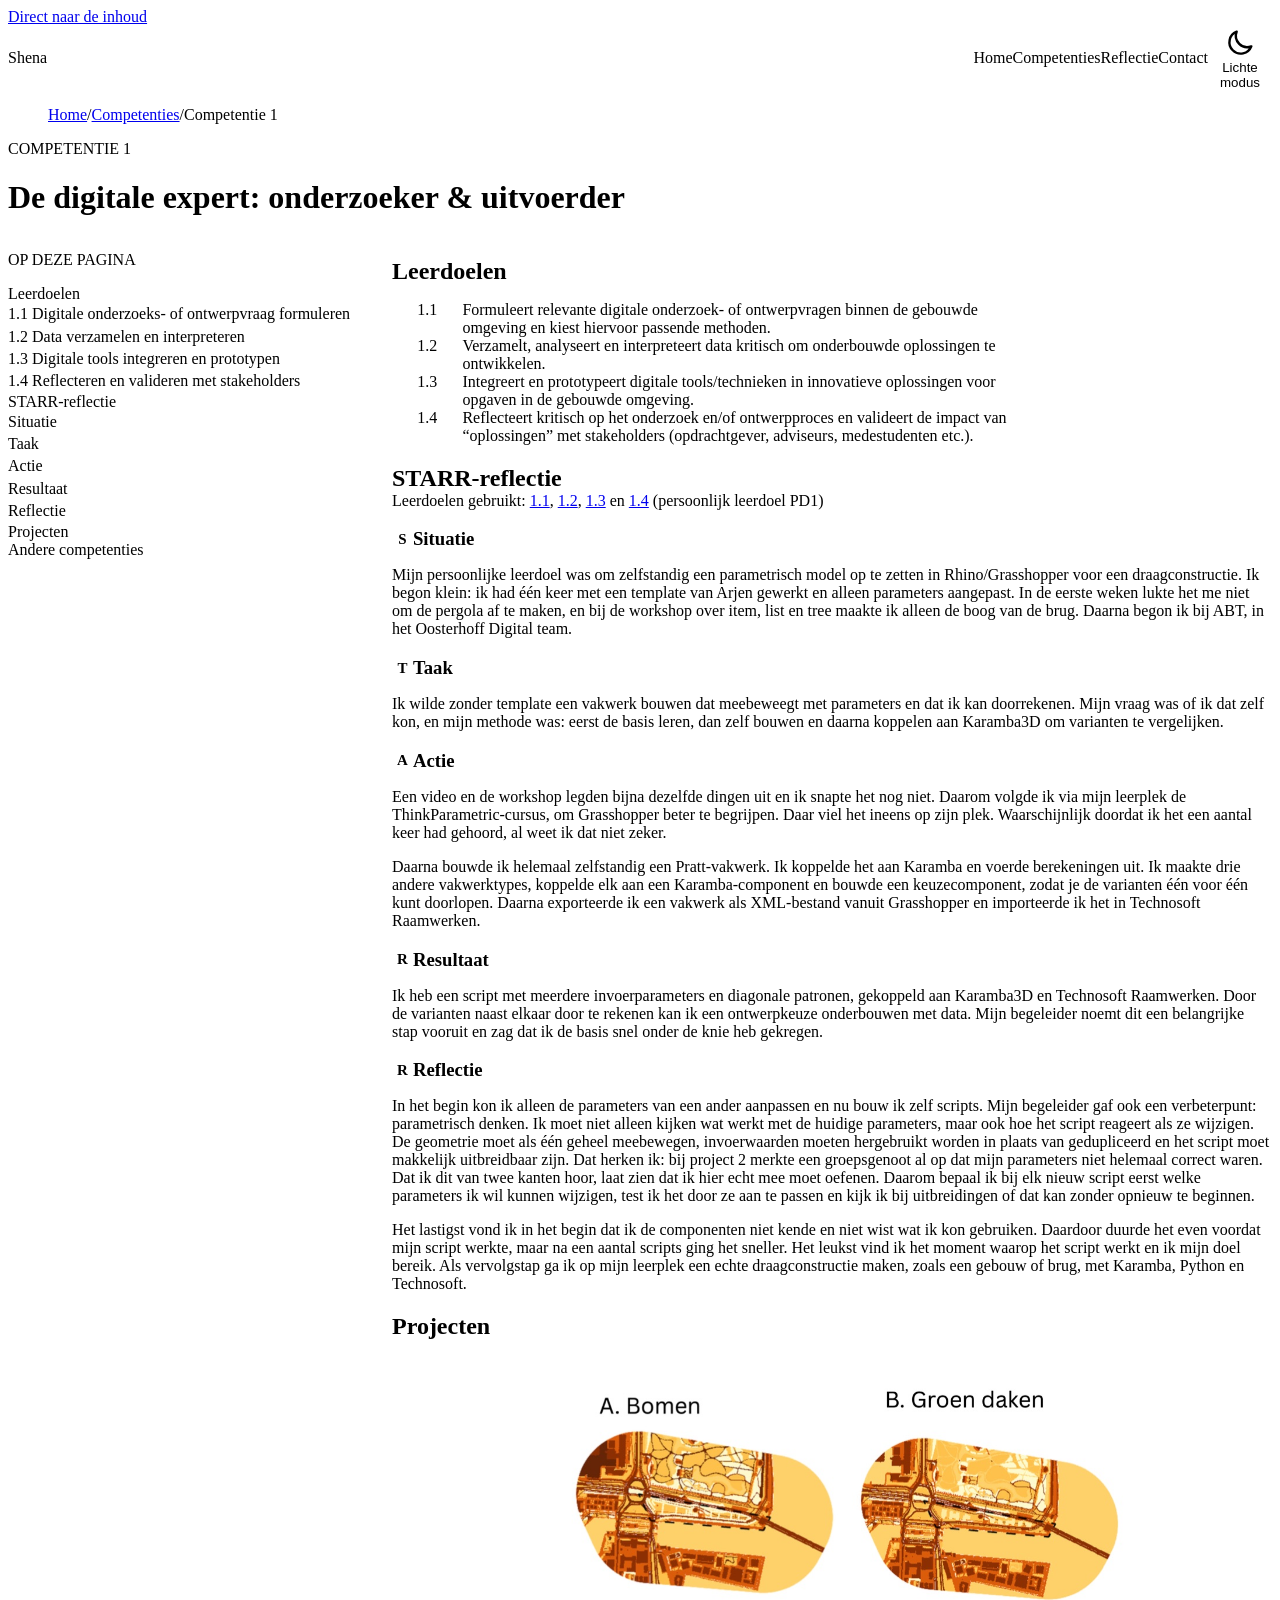
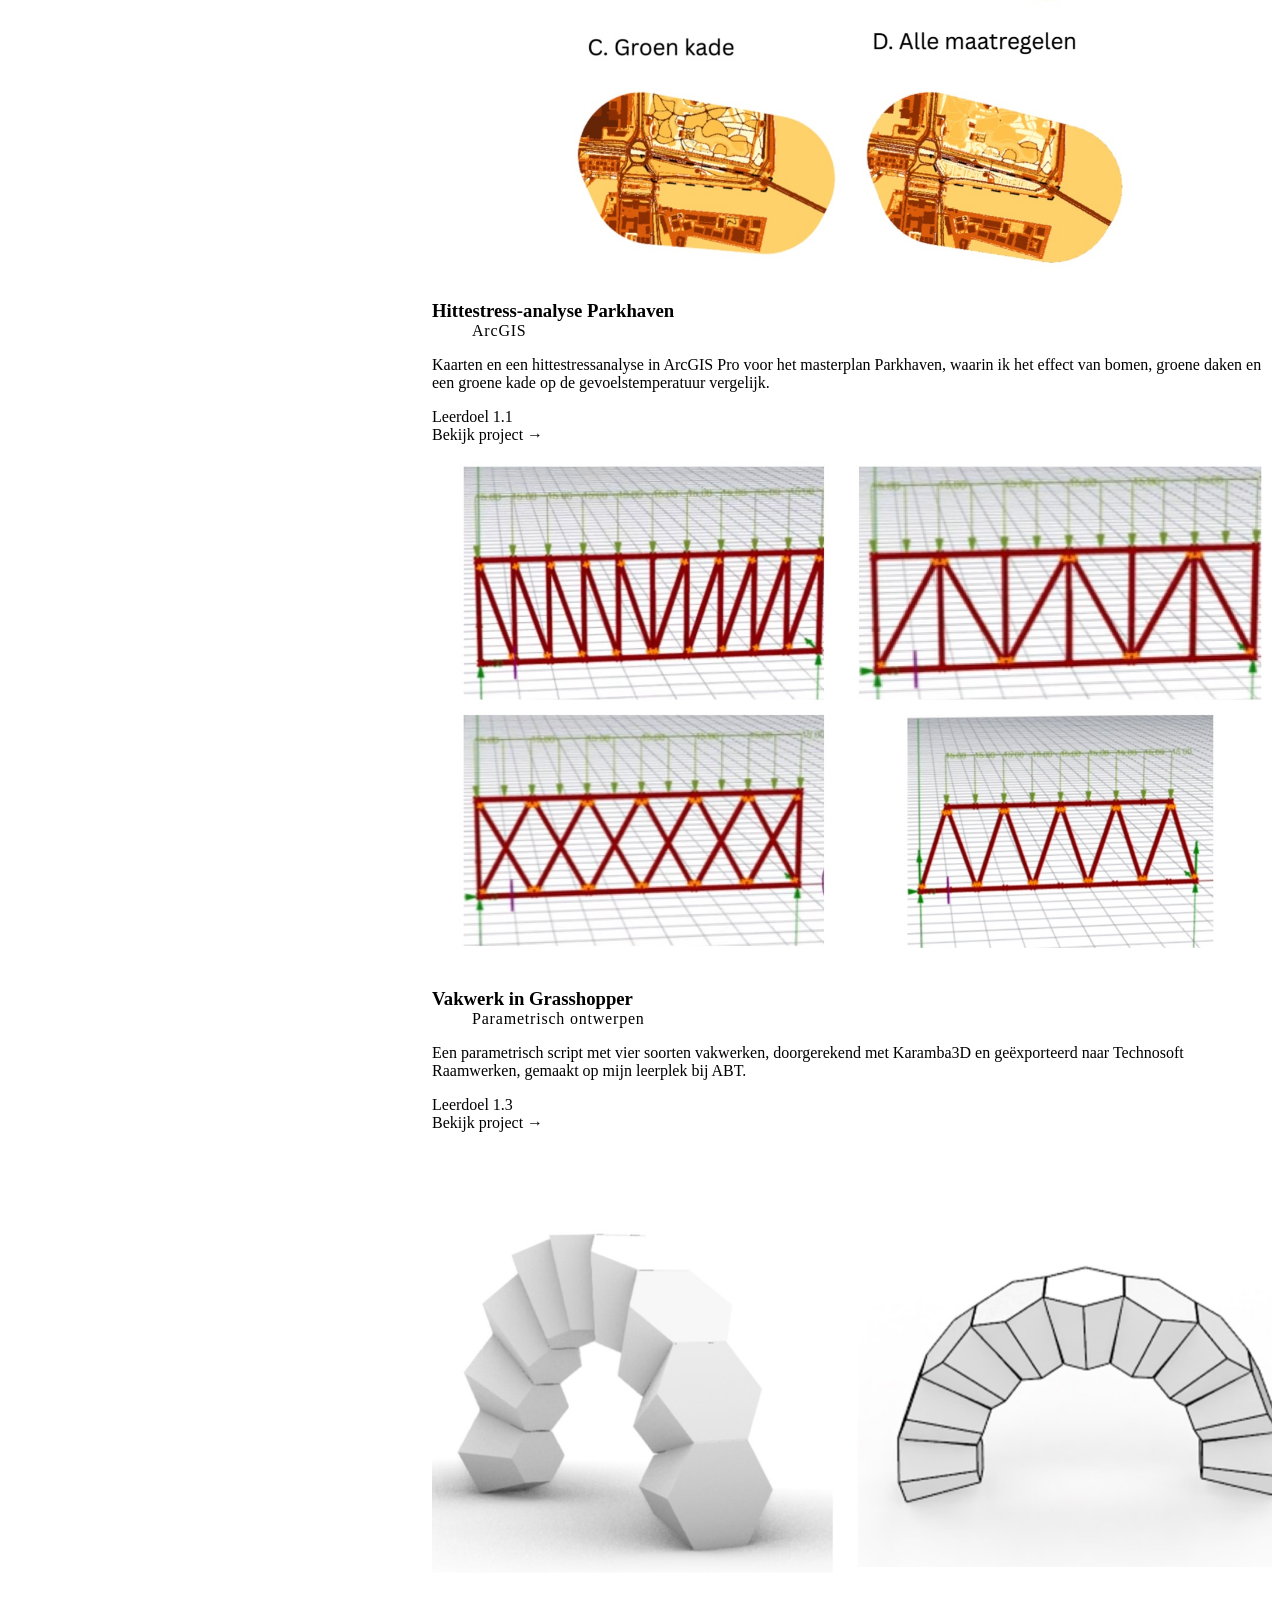
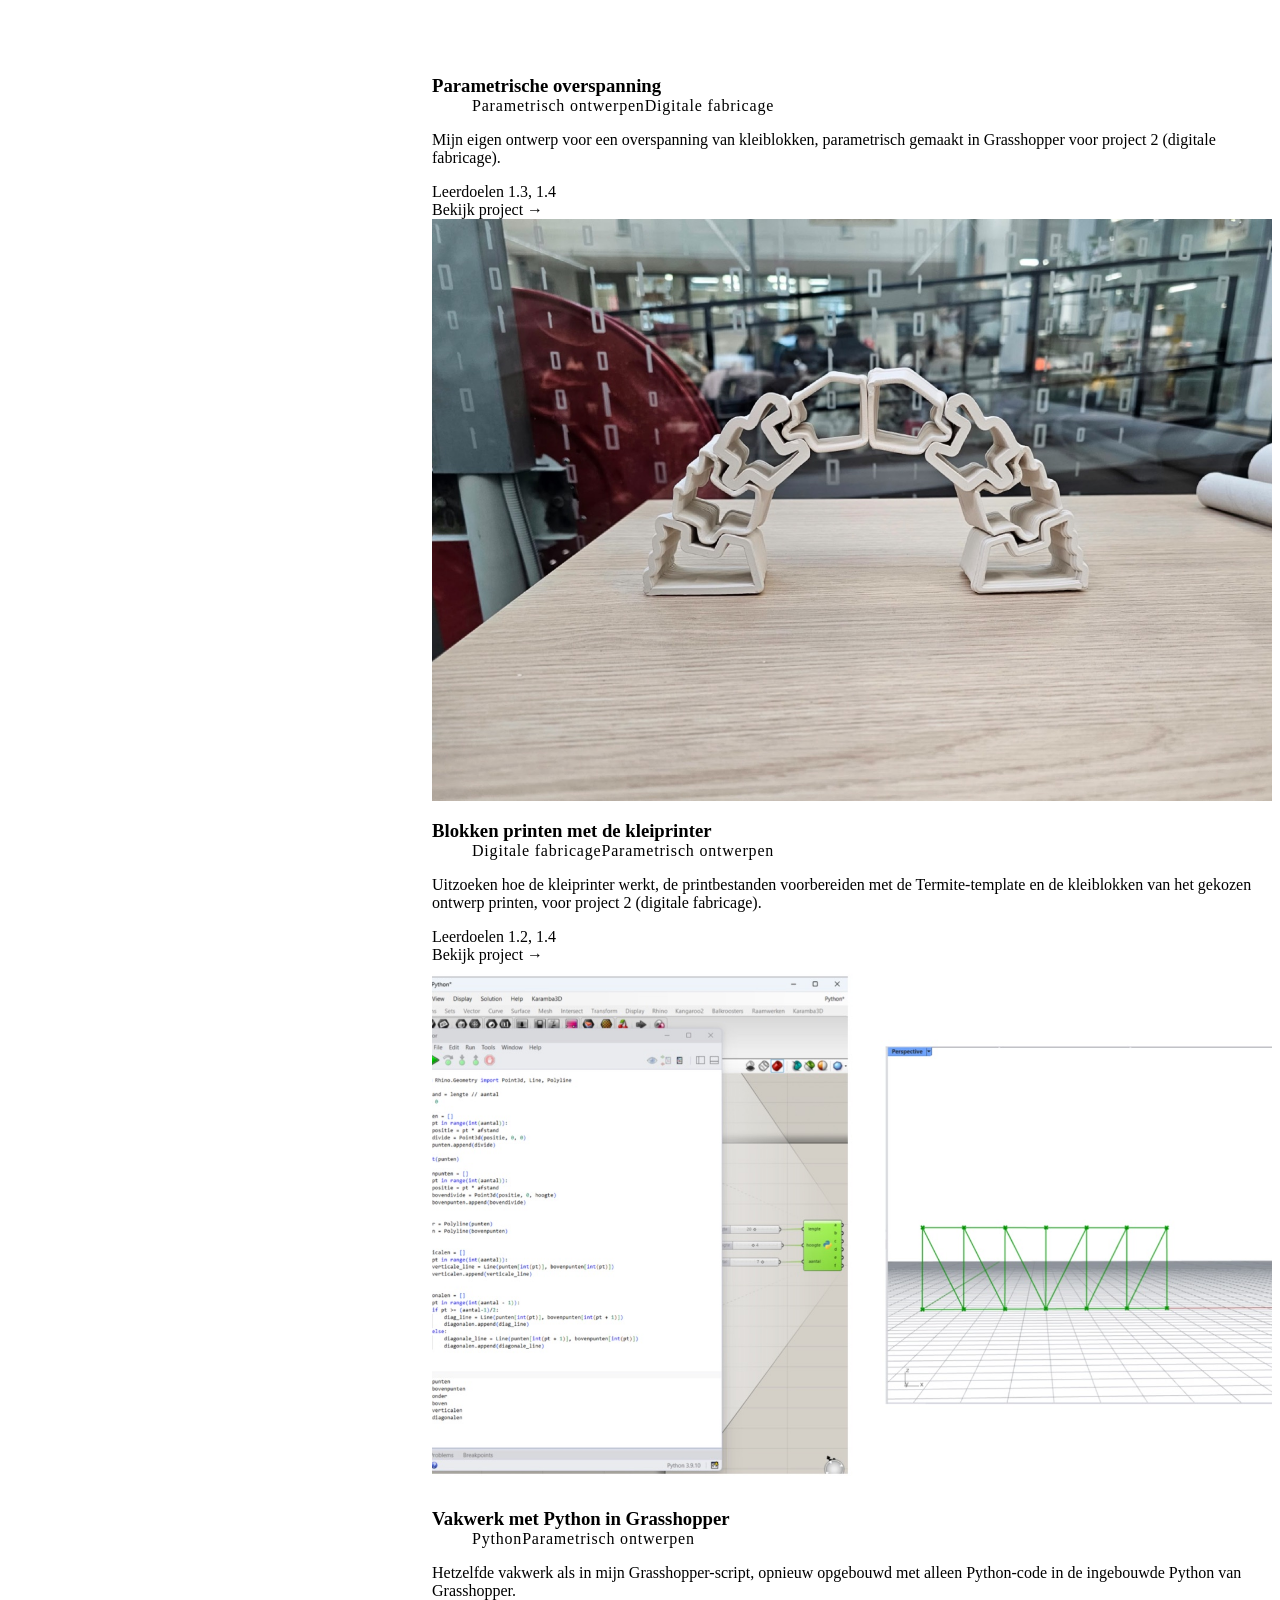
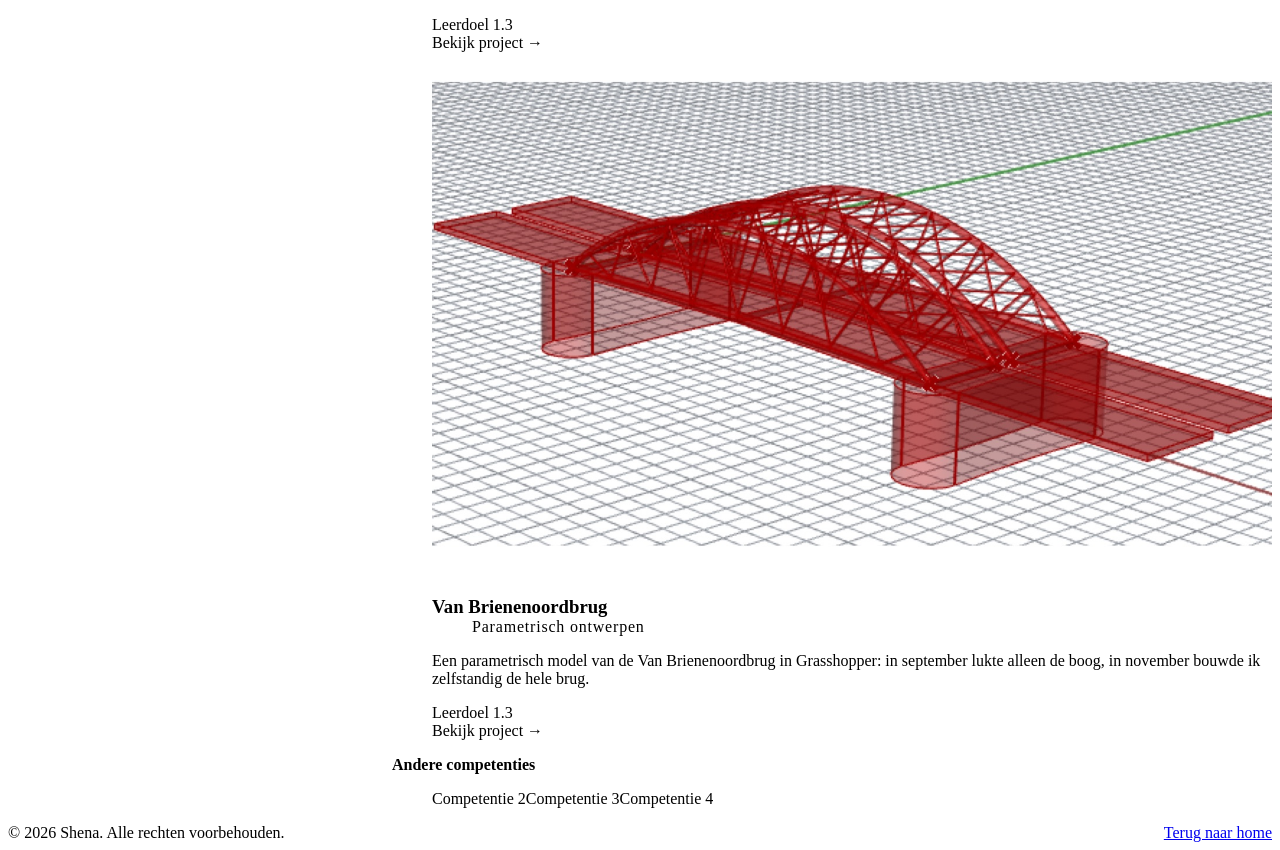
==== commit d54945c8: "Add all PDF and presentation content to the projects Everything from the evidence PDF and the indivi" ====
--- a/competenties/digitale-expert.html
+++ b/competenties/digitale-expert.html
@@ -174,7 +174,10 @@
                   <p>Ik heb geleerd dat je geduld nodig hebt en dat je door met anderen te overleggen meer ziet dan alleen. Zonder de kennisuitwisseling had ik Termite waarschijnlijk niet gevonden.</p>
                 </section>
               </div>
-              <p class="leerdoel-accordion__empty">Nog geen projecten gekoppeld aan dit leerdoel.</p>
+              <p class="leerdoel-accordion__label">Aangetoond in</p>
+              <ul class="leerdoel-accordion__projects">
+                <li><a href="../projects/kleiprinter-blokken-printen.html">Blokken printen met de kleiprinter</a></li>
+              </ul>
               </div>
             </details>
           </li>
@@ -263,6 +266,7 @@
               <p class="leerdoel-accordion__label">Aangetoond in</p>
               <ul class="leerdoel-accordion__projects">
                 <li><a href="../projects/parametrische-overspanning.html">Parametrische overspanning</a></li>
+                <li><a href="../projects/kleiprinter-blokken-printen.html">Blokken printen met de kleiprinter</a></li>
               </ul>
               </div>
             </details>
@@ -317,7 +321,7 @@
                 <ul class="tag-list" aria-label="Tags">
                   <li class="tag">ArcGIS</li>
                 </ul>
-                <p class="project-card__description">Een hittestressanalyse in ArcGIS Pro voor het masterplan Parkhaven, waarin ik het effect van bomen, groene daken en een groene kade op de gevoelstemperatuur vergelijk.</p>
+                <p class="project-card__description">Kaarten en een hittestressanalyse in ArcGIS Pro voor het masterplan Parkhaven, waarin ik het effect van bomen, groene daken en een groene kade op de gevoelstemperatuur vergelijk.</p>
                 <p class="project-card__leerdoelen">Leerdoel 1.1</p>
                 <p class="project-card__cta" aria-hidden="true">Bekijk project &rarr;</p>
               </div>
@@ -356,8 +360,28 @@
                   <li class="tag">Parametrisch ontwerpen</li>
                   <li class="tag">Digitale fabricage</li>
                 </ul>
-                <p class="project-card__description">Een boog van veelhoekige blokken, parametrisch ontworpen in Grasshopper als ontwerp voor het project digitale fabricage met de kleiprinter.</p>
+                <p class="project-card__description">Mijn eigen ontwerp voor een overspanning van kleiblokken, parametrisch gemaakt in Grasshopper voor project 2 (digitale fabricage).</p>
                 <p class="project-card__leerdoelen">Leerdoelen 1.3, 1.4</p>
+                <p class="project-card__cta" aria-hidden="true">Bekijk project &rarr;</p>
+              </div>
+            </article>
+          </li>
+
+          <li class="reveal">
+            <article class="project-card">
+              <div class="project-card__media">
+                <img src="../images/kleiprinter-overspanning-resultaat.jpg" alt="" width="800" height="500" loading="lazy">
+              </div>
+              <div class="project-card__body">
+                <h3 class="project-card__title">
+                  <a class="project-card__link" href="../projects/kleiprinter-blokken-printen.html">Blokken printen met de kleiprinter</a>
+                </h3>
+                <ul class="tag-list" aria-label="Tags">
+                  <li class="tag">Digitale fabricage</li>
+                  <li class="tag">Parametrisch ontwerpen</li>
+                </ul>
+                <p class="project-card__description">Uitzoeken hoe de kleiprinter werkt, de printbestanden voorbereiden met de Termite-template en de kleiblokken van het gekozen ontwerp printen, voor project 2 (digitale fabricage).</p>
+                <p class="project-card__leerdoelen">Leerdoelen 1.2, 1.4</p>
                 <p class="project-card__cta" aria-hidden="true">Bekijk project &rarr;</p>
               </div>
             </article>
--- a/css/style.css
+++ b/css/style.css
@@ -1142,6 +1142,127 @@
   margin-bottom: var(--space-xs);
 }
 
+/* "Werk in detail" steps on a project page: text, labelled points and a media grid */
+
+.project-details > h2 {
+  margin-bottom: var(--space-md);
+}
+
+.project-detail__content .project-step {
+  margin-bottom: 0;
+  padding-block: var(--space-xl);
+  border-top: var(--border-width) solid var(--color-border);
+}
+
+.project-step h3 {
+  font-size: var(--font-size-lg);
+}
+
+.project-step__date {
+  margin-top: var(--space-2xs);
+  color: var(--color-accent);
+  font-size: var(--font-size-sm);
+  letter-spacing: 0.05em;
+}
+
+.project-step > p + p,
+.project-step > h3 + p,
+.project-step > .project-step__date + p {
+  margin-top: var(--space-sm);
+}
+
+.project-step__points {
+  display: grid;
+  gap: var(--space-sm);
+  margin-top: var(--space-md);
+}
+
+.project-step__points dt {
+  color: var(--color-heading);
+  font-weight: var(--font-weight-bold);
+}
+
+.project-step__points dd {
+  margin: 0;
+}
+
+.project-media {
+  display: grid;
+  gap: var(--space-md);
+  margin-top: var(--space-lg);
+}
+
+.project-media__item {
+  margin: 0;
+}
+
+.project-media__item img,
+.project-media__item video {
+  display: block;
+  width: 100%;
+  height: auto;
+  max-height: 56rem;
+  object-fit: contain;
+  background-color: var(--color-bg-subtle);
+  border: var(--border-width) solid var(--color-border);
+  border-radius: var(--radius-lg);
+}
+
+.project-media__item figcaption {
+  margin-top: var(--space-xs);
+  color: var(--color-text-muted);
+  font-size: var(--font-size-sm);
+}
+
+.project-media__link {
+  margin: 0;
+}
+
+@media (min-width: 48em) {
+  .project-media {
+    grid-template-columns: repeat(2, minmax(0, 1fr));
+  }
+
+  /* A single picture or video uses the full width */
+  .project-media__item:only-child,
+  .project-media__link:only-child {
+    grid-column: 1 / -1;
+  }
+}
+
+/* Feedback on a project page */
+
+.project-feedback > h2 {
+  margin-bottom: var(--space-md);
+}
+
+.feedback {
+  margin: 0 0 var(--space-lg);
+  padding: var(--space-lg);
+  background-color: var(--color-bg-elevated);
+  border: var(--border-width) solid var(--color-border);
+  border-left: 0.4rem solid var(--color-accent);
+  border-radius: var(--radius-lg);
+}
+
+.feedback__title {
+  font-size: var(--font-size-md);
+}
+
+.feedback__quote {
+  margin: var(--space-sm) 0 0;
+}
+
+.feedback__quote p + p {
+  margin-top: var(--space-sm);
+}
+
+.feedback__from {
+  margin-top: var(--space-md);
+  color: var(--color-text-muted);
+  font-size: var(--font-size-sm);
+}
+
 .project-nav {
   display: flex;
   flex-wrap: wrap;
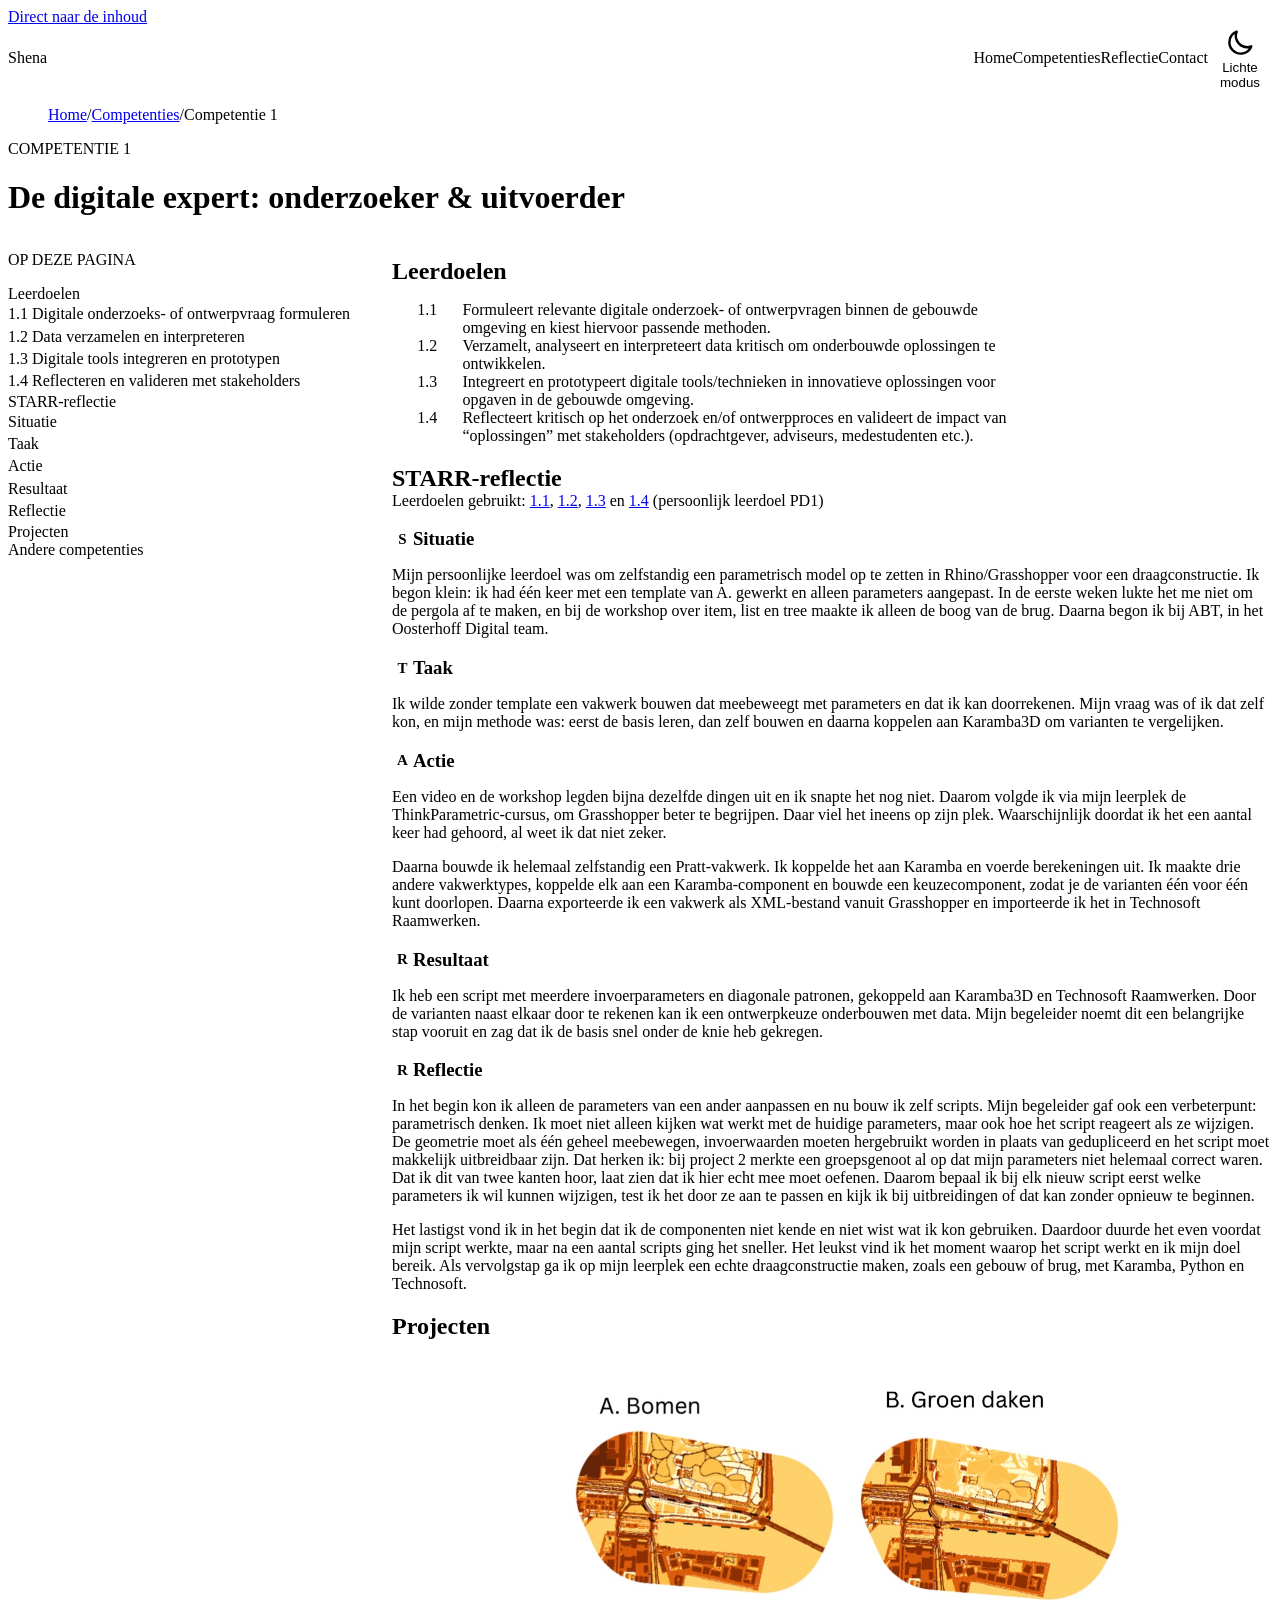
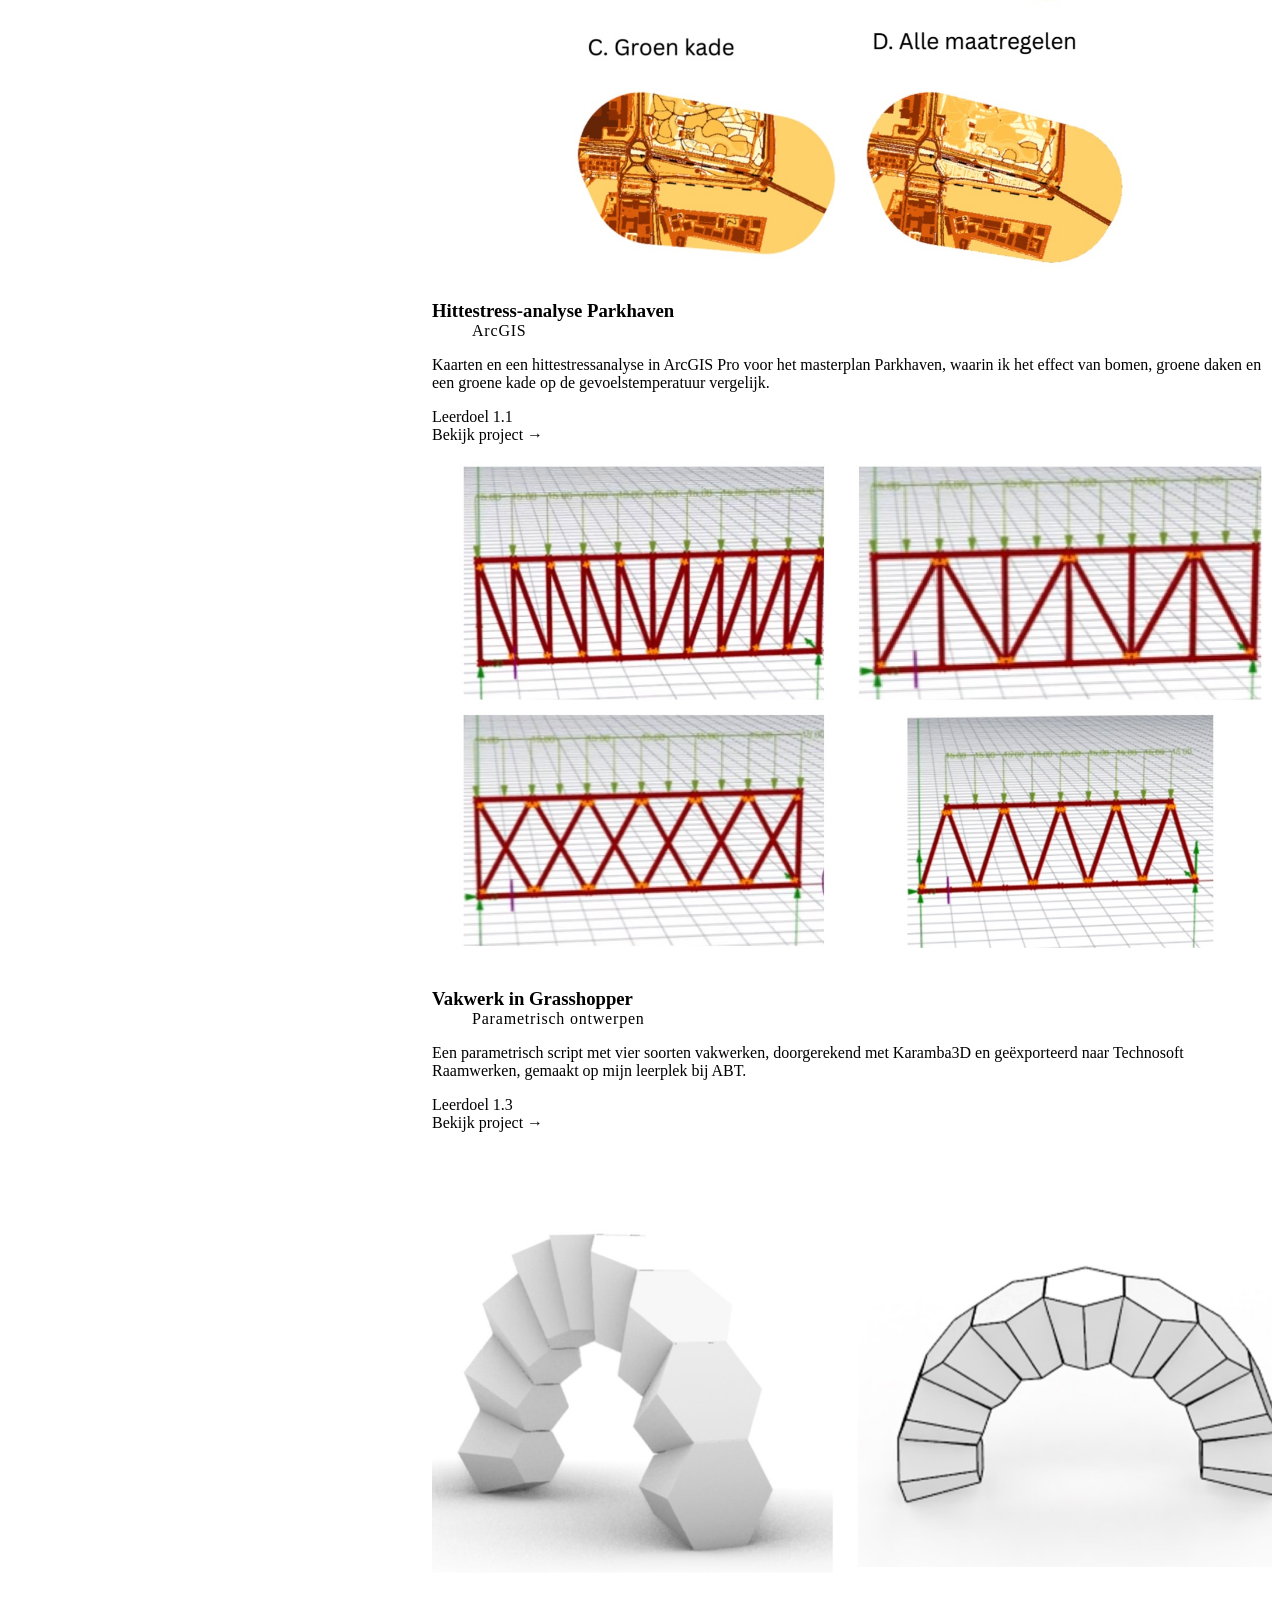
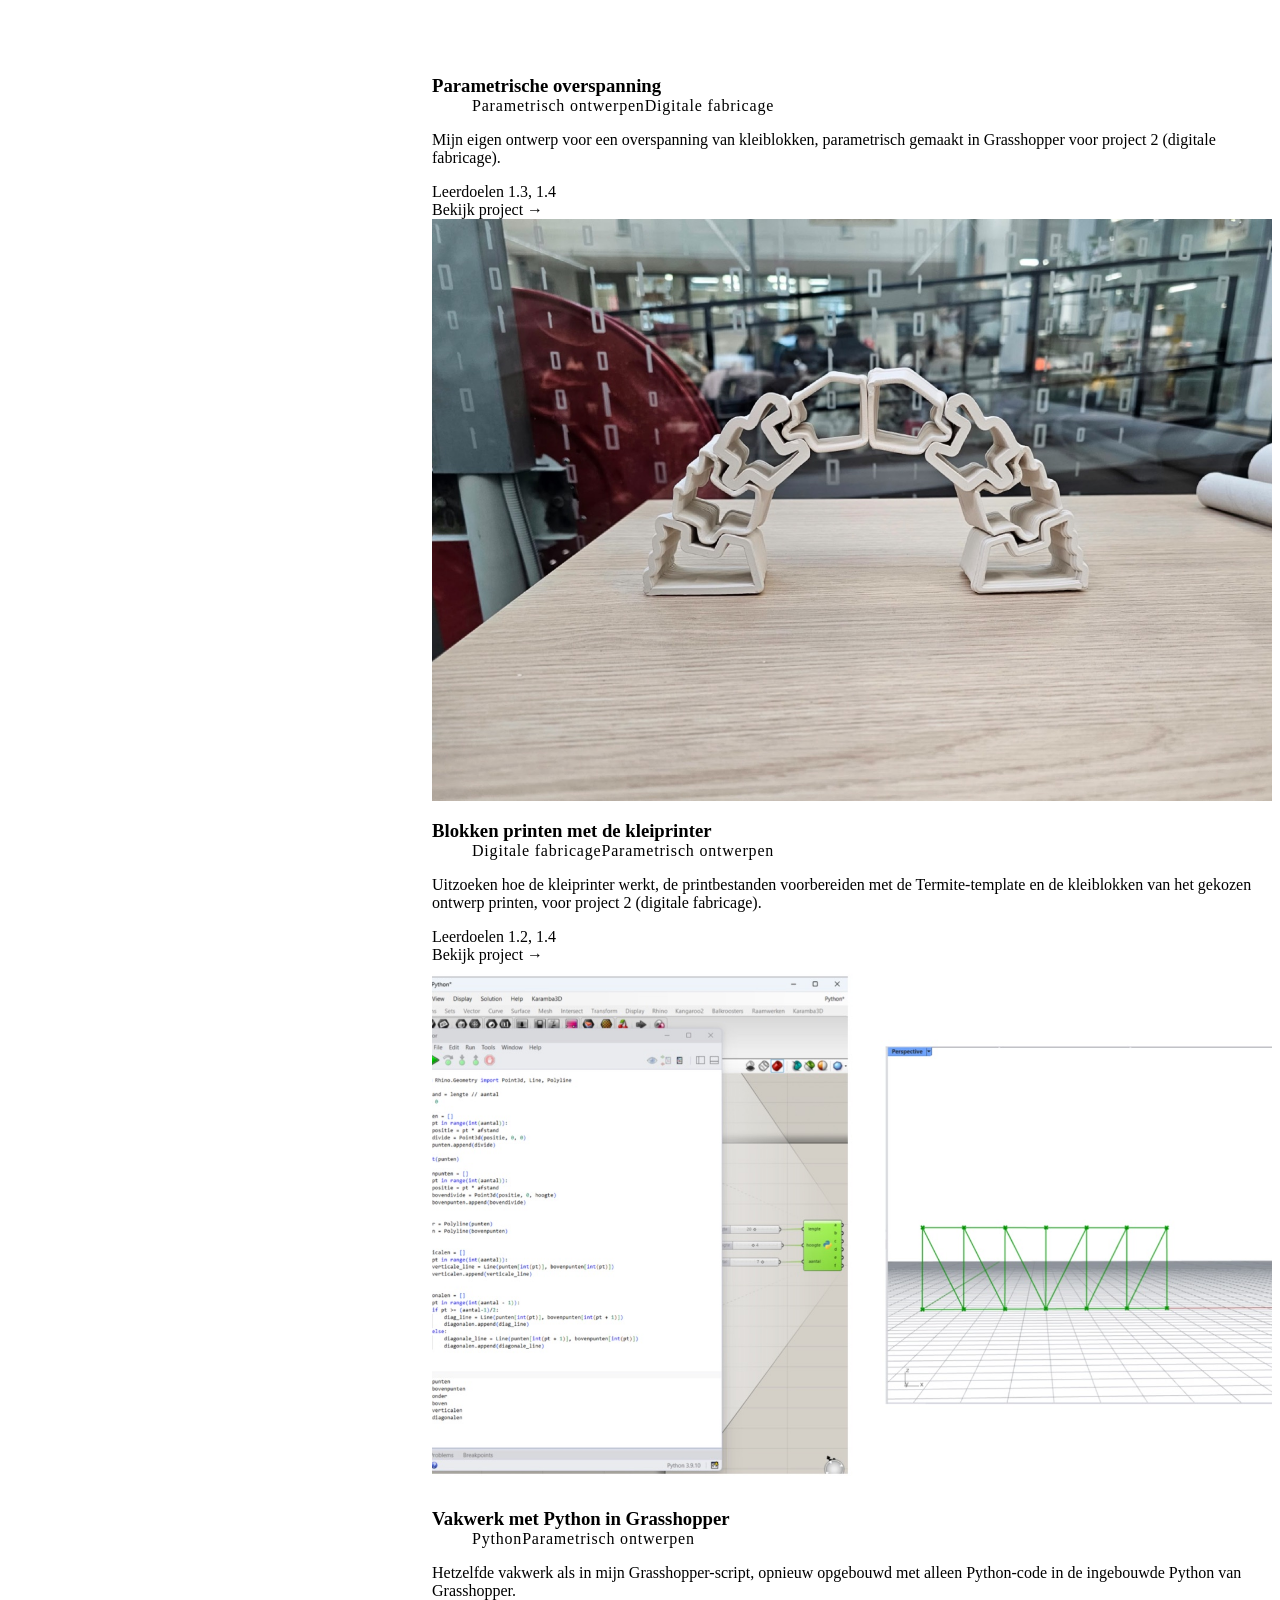
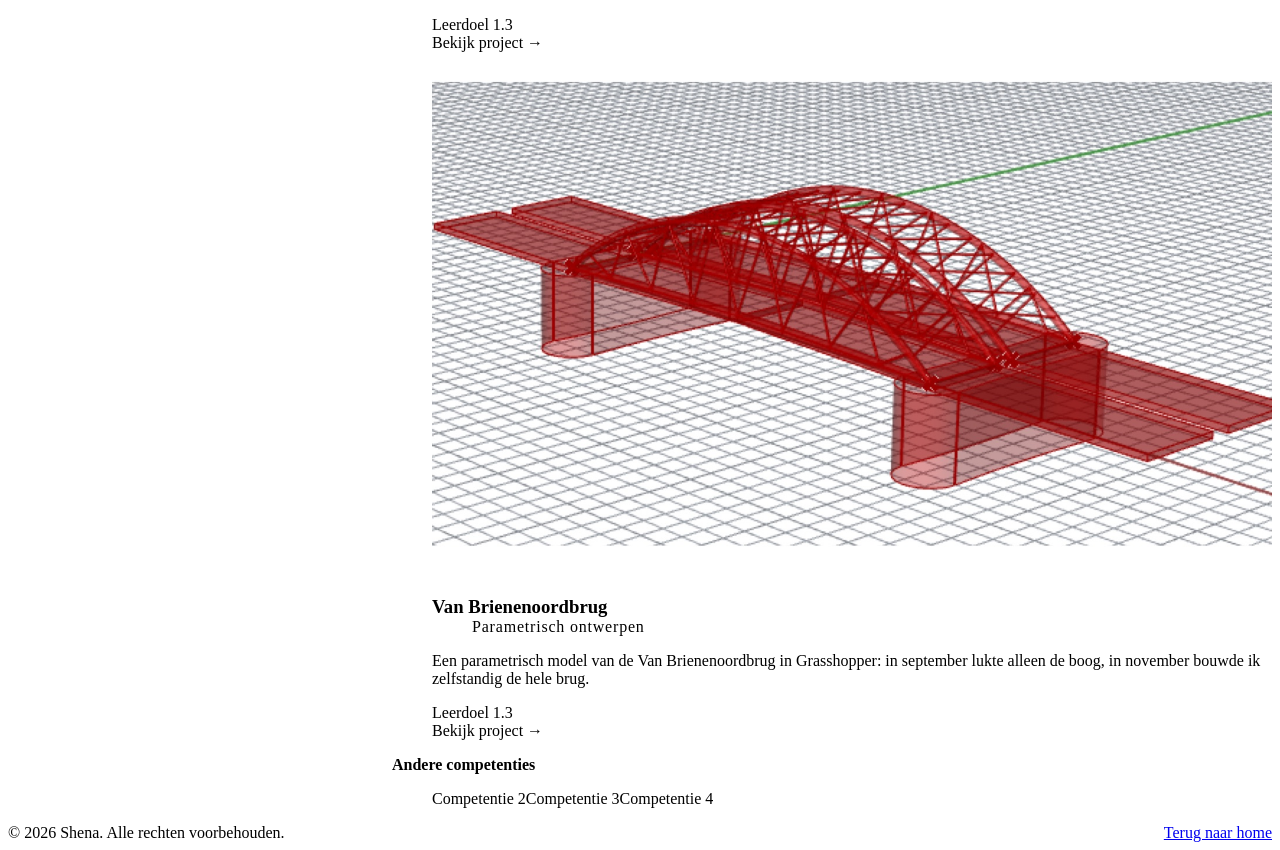
==== commit 5802dfe6: "Shorten names of other people to initial and surname For privacy, everyone except Shena is now writt" ====
--- a/competenties/digitale-expert.html
+++ b/competenties/digitale-expert.html
@@ -118,7 +118,7 @@
 
                 <section class="star-step leerdoel-starr__step" aria-labelledby="starr-1-1-actie-title">
                   <h3 class="star-step__title" id="starr-1-1-actie-title"><span class="star-step__letter" aria-hidden="true">A</span> Actie</h3>
-                  <p>Ik koos voor een hittestressanalyse in ArcGIS Pro. Hiervoor hadden we eerst de gebouwen nodig. Natasha en ik modelleerden ze in Forma, ik haalde het terrein weg in Revit en exporteerde het opnieuw als IFC. Daarna vergeleek ik de effecten van bomen, groene daken, een groene kade en alle maatregelen samen.</p>
+                  <p>Ik koos voor een hittestressanalyse in ArcGIS Pro. Hiervoor hadden we eerst de gebouwen nodig. N. Morales en ik modelleerden ze in Forma, ik haalde het terrein weg in Revit en exporteerde het opnieuw als IFC. Daarna vergeleek ik de effecten van bomen, groene daken, een groene kade en alle maatregelen samen.</p>
                 </section>
 
                 <section class="star-step leerdoel-starr__step" aria-labelledby="starr-1-1-resultaat-title">
@@ -161,7 +161,7 @@
                 <section class="star-step leerdoel-starr__step" aria-labelledby="starr-1-2-actie-title">
                   <h3 class="star-step__title" id="starr-1-2-actie-title"><span class="star-step__letter" aria-hidden="true">A</span> Actie</h3>
                   <p>Ik vroeg eerst aan AI wat belangrijk is om te weten voordat je gaat printen en welke websites handig zijn. Die informatie heb ik kritisch gecontroleerd door de video&#x27;s van het bedrijf achter de WASP 2040 te bekijken en door testprints te maken.</p>
-                  <p>Na kennisuitwisseling stelde een groepslid voor om Termite te gebruiken, een Grasshopper-plug-in waarmee je de printer kunt aansturen. Ik dook in de informatie over Termite, vond de template, keek een video en paste toe wat ik leerde. De eerste print ging niet goed door de instellingen. Jurien van de andere groep gaf mij hier feedback op. Ik keek de video opnieuw en de tweede print ging beter. Zo bestond het proces uit testen, bespreken wat er misging, oplossingen bedenken, toepassen en opnieuw testen.</p>
+                  <p>Na kennisuitwisseling stelde een groepslid voor om Termite te gebruiken, een Grasshopper-plug-in waarmee je de printer kunt aansturen. Ik dook in de informatie over Termite, vond de template, keek een video en paste toe wat ik leerde. De eerste print ging niet goed door de instellingen. J. van de andere groep gaf mij hier feedback op. Ik keek de video opnieuw en de tweede print ging beter. Zo bestond het proces uit testen, bespreken wat er misging, oplossingen bedenken, toepassen en opnieuw testen.</p>
                 </section>
 
                 <section class="star-step leerdoel-starr__step" aria-labelledby="starr-1-2-resultaat-title">
@@ -203,7 +203,7 @@
 
                 <section class="star-step leerdoel-starr__step" aria-labelledby="starr-1-3-actie-title">
                   <h3 class="star-step__title" id="starr-1-3-actie-title"><span class="star-step__letter" aria-hidden="true">A</span> Actie</h3>
-                  <p>Ik keek eerst een video over Grasshopper, maar die legde bijna dezelfde dingen uit als Arjen over lists, items en trees. Ik snapte er nog niks van. Daarom volgde ik de cursus op ThinkParametric. Die vertelde ook dezelfde dingen, maar opeens kon ik wel begrijpen wat er bedoeld werd. Daarna maakte ik een vakwerk en koppelde dat aan Karamba3D. Vervolgens maakte ik meerdere vakwerken en koppelde die aan Revit.</p>
+                  <p>Ik keek eerst een video over Grasshopper, maar die legde bijna dezelfde dingen uit als A. over lists, items en trees. Ik snapte er nog niks van. Daarom volgde ik de cursus op ThinkParametric. Die vertelde ook dezelfde dingen, maar opeens kon ik wel begrijpen wat er bedoeld werd. Daarna maakte ik een vakwerk en koppelde dat aan Karamba3D. Vervolgens maakte ik meerdere vakwerken en koppelde die aan Revit.</p>
                 </section>
 
                 <section class="star-step leerdoel-starr__step" aria-labelledby="starr-1-3-resultaat-title">
@@ -239,7 +239,7 @@
                 <p class="leerdoel-starr__titel">Reflecteren en valideren met stakeholders</p>
                 <section class="star-step leerdoel-starr__step" aria-labelledby="starr-1-4-situatie-title">
                   <h3 class="star-step__title" id="starr-1-4-situatie-title"><span class="star-step__letter" aria-hidden="true">S</span> Situatie</h3>
-                  <p>Bij het project digitale fabricage twijfelden we in de groep tussen twee ontwerpen, dat van mij en dat van Renier. Beide waren gebogen en de printer kan niet schuin printen.</p>
+                  <p>Bij het project digitale fabricage twijfelden we in de groep tussen twee ontwerpen, dat van mij en dat van R. Beide waren gebogen en de printer kan niet schuin printen.</p>
                 </section>
 
                 <section class="star-step leerdoel-starr__step" aria-labelledby="starr-1-4-taak-title">
@@ -249,7 +249,7 @@
 
                 <section class="star-step leerdoel-starr__step" aria-labelledby="starr-1-4-actie-title">
                   <h3 class="star-step__title" id="starr-1-4-actie-title"><span class="star-step__letter" aria-hidden="true">A</span> Actie</h3>
-                  <p>We kozen voor het ontwerp van Renier. Mijn ontwerp was ingewikkelder om te printen en voor de cobot. Daarnaast merkte een groepslid op dat mijn parameters niet helemaal correct waren.</p>
+                  <p>We kozen voor het ontwerp van R. Mijn ontwerp was ingewikkelder om te printen en voor de cobot. Daarnaast merkte een groepslid op dat mijn parameters niet helemaal correct waren.</p>
                   <p>Toch hadden we nog steeds het probleem hoe we het gingen printen. Iemand kwam met het idee om de blokken hol te laten, zodat je de vorm van boven kunt printen. Daarna kwam iemand met het idee om pennen als verbinding te gebruiken. Ik vroeg hoe dat zou werken als de klei krimpt, want de blokken moeten precies in elkaar passen zodat ze niet vallen. Daarop kwam het idee om schuurpapier te gebruiken: passen de verbindingen niet, dan kunnen we ze zo passend maken.</p>
                 </section>
 
@@ -280,7 +280,7 @@
 
         <section class="star-step starr__step" aria-labelledby="starr-situatie-title">
           <h3 class="star-step__title" id="starr-situatie-title"><span class="star-step__letter" aria-hidden="true">S</span> Situatie</h3>
-          <p>Mijn persoonlijke leerdoel was om zelfstandig een parametrisch model op te zetten in Rhino/Grasshopper voor een draagconstructie. Ik begon klein: ik had één keer met een template van Arjen gewerkt en alleen parameters aangepast. In de eerste weken lukte het me niet om de pergola af te maken, en bij de workshop over item, list en tree maakte ik alleen de boog van de brug. Daarna begon ik bij ABT, in het Oosterhoff Digital team.</p>
+          <p>Mijn persoonlijke leerdoel was om zelfstandig een parametrisch model op te zetten in Rhino/Grasshopper voor een draagconstructie. Ik begon klein: ik had één keer met een template van A. gewerkt en alleen parameters aangepast. In de eerste weken lukte het me niet om de pergola af te maken, en bij de workshop over item, list en tree maakte ik alleen de boog van de brug. Daarna begon ik bij ABT, in het Oosterhoff Digital team.</p>
         </section>
 
         <section class="star-step starr__step" aria-labelledby="starr-taak-title">
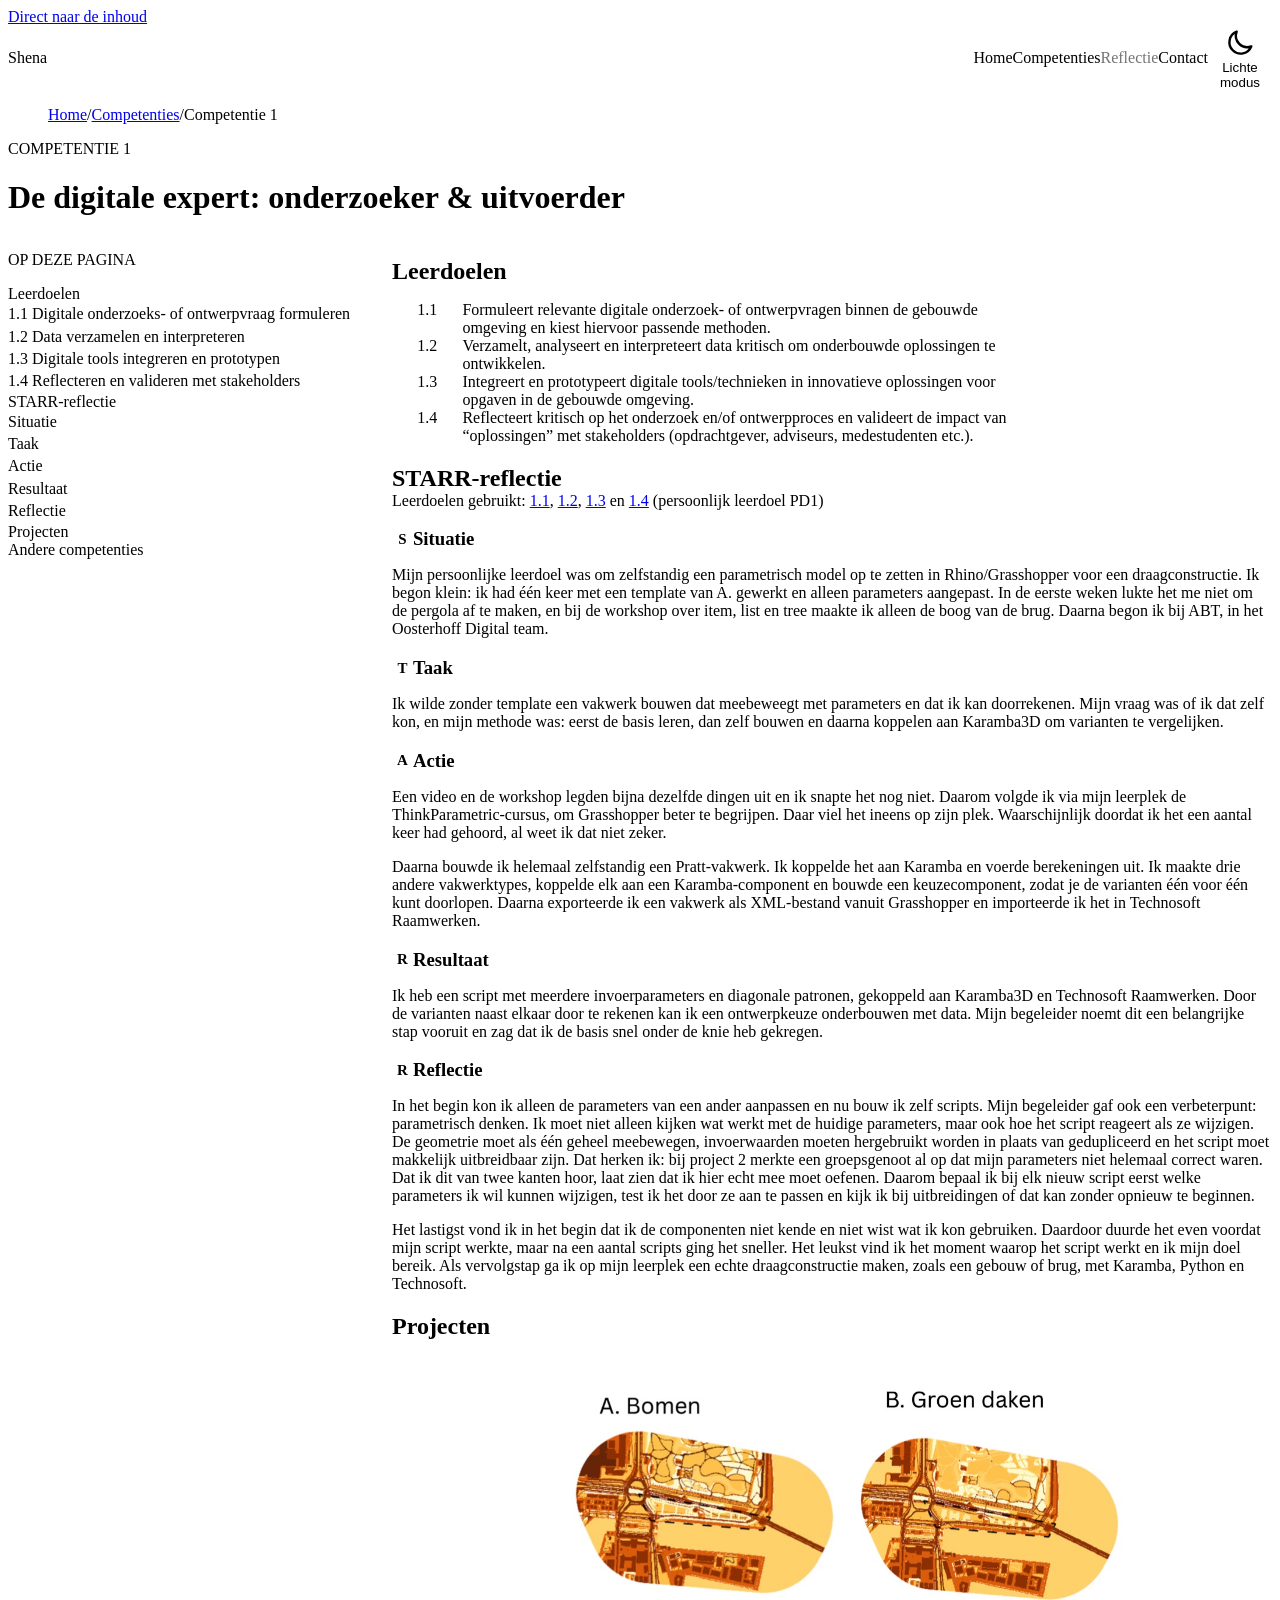
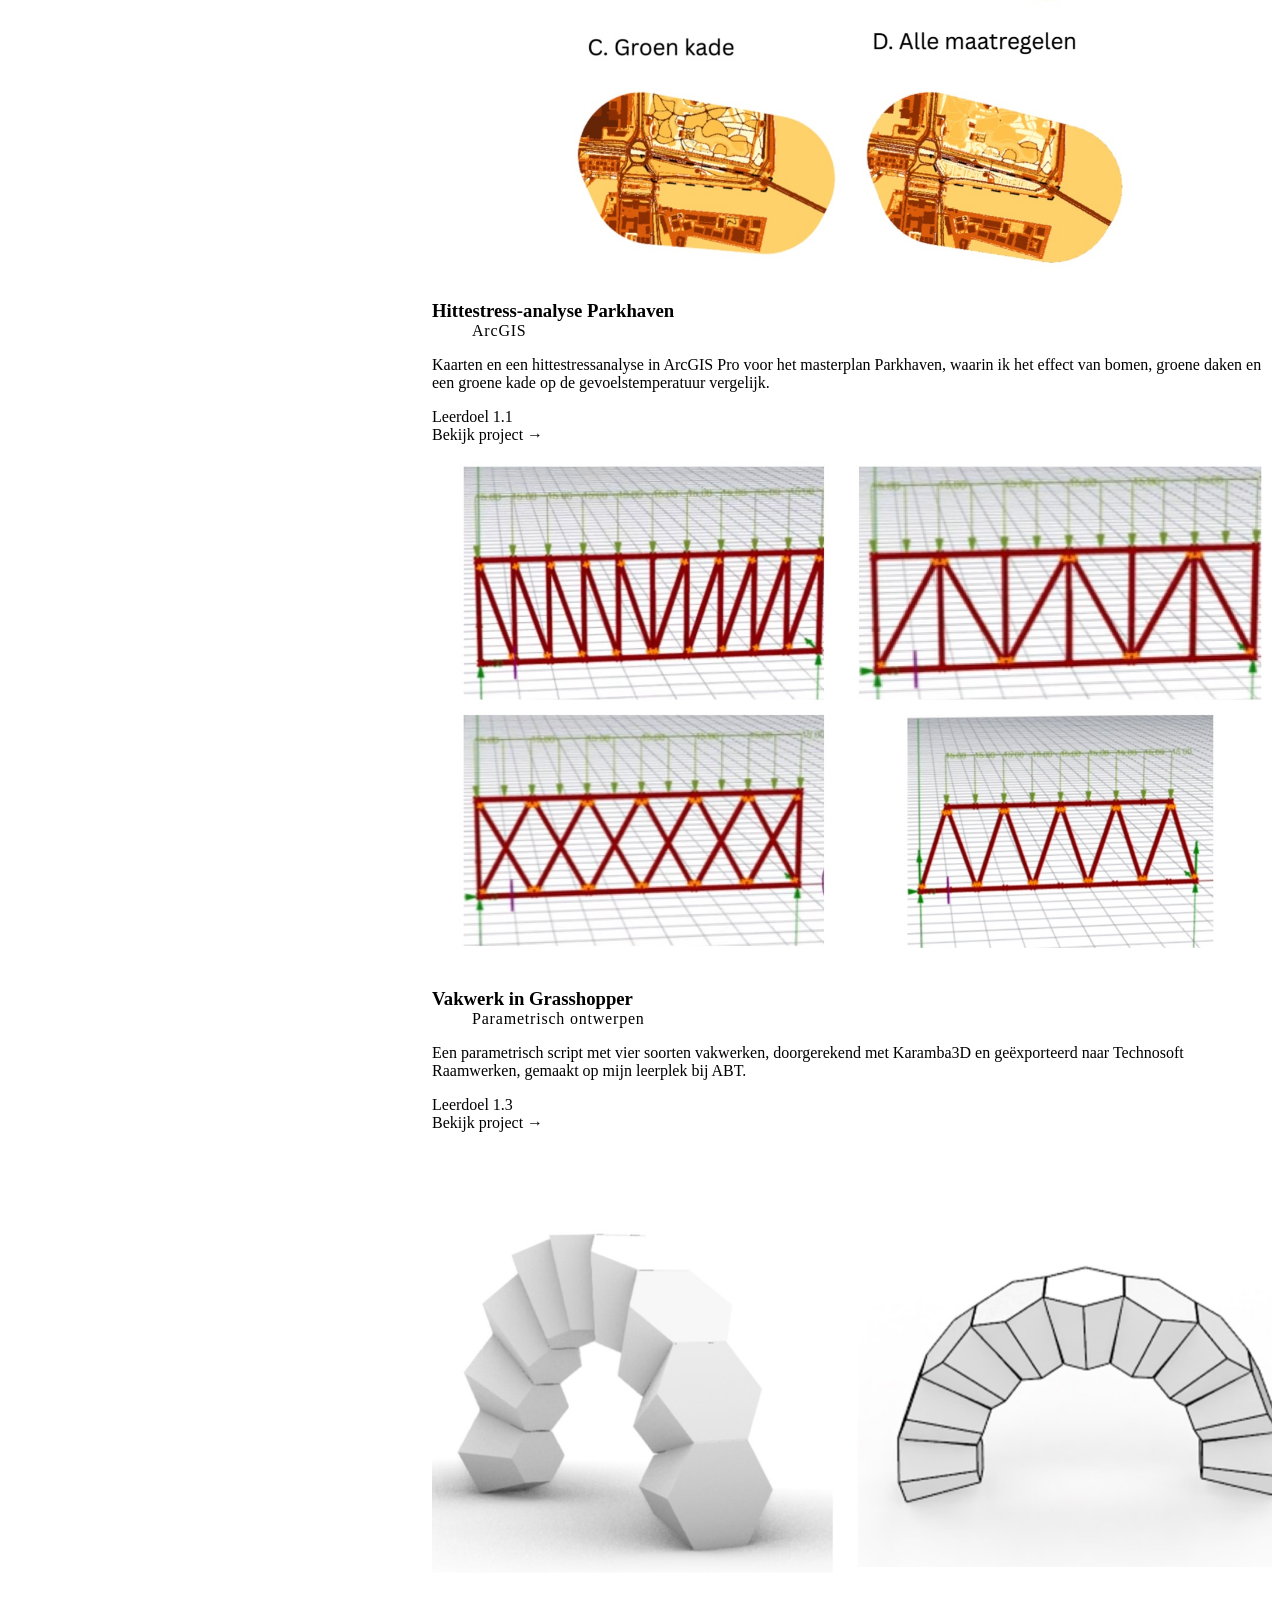
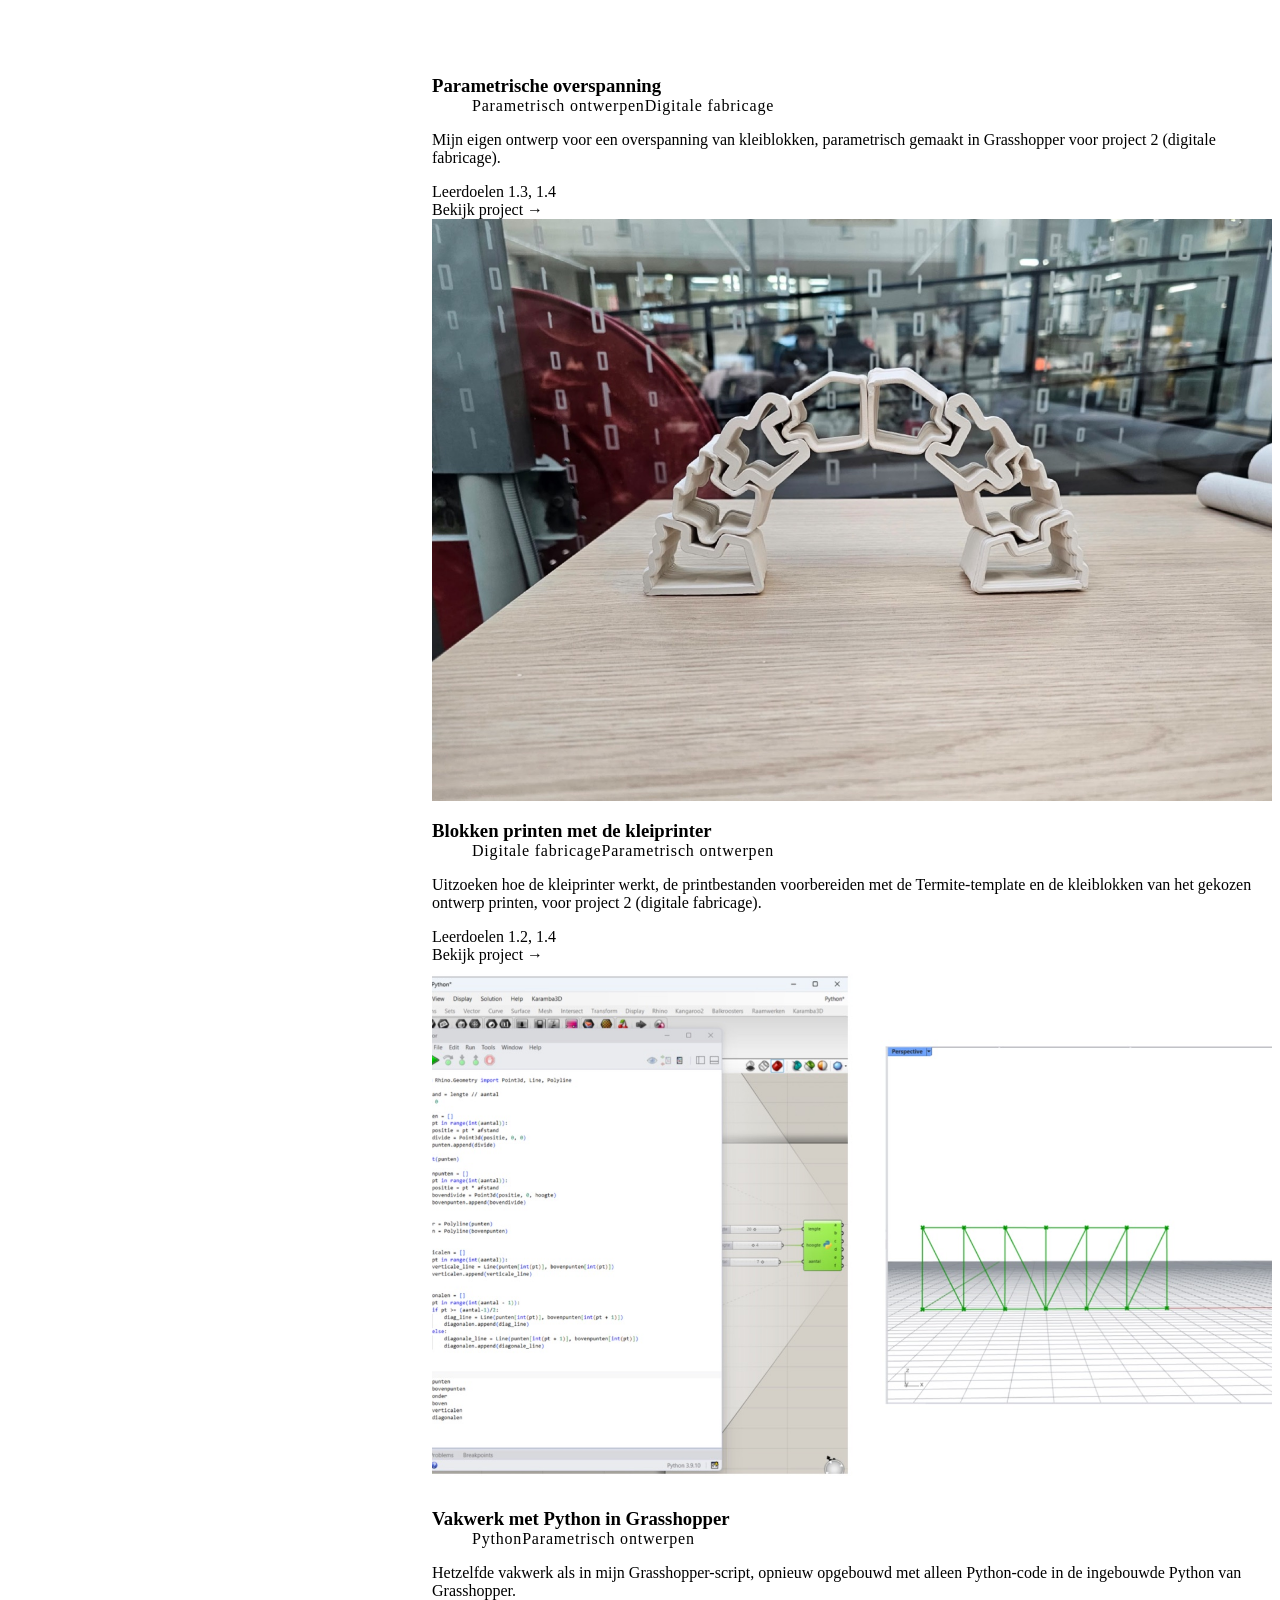
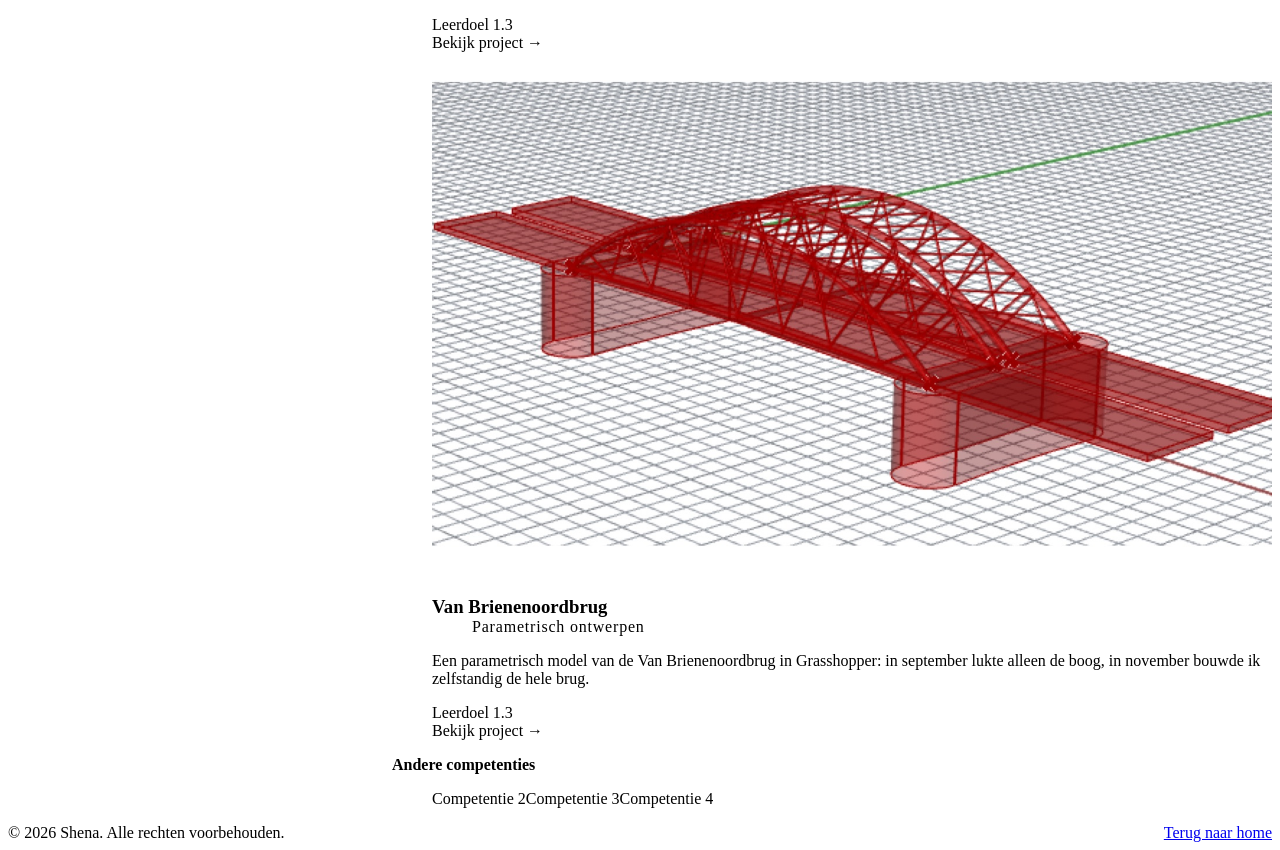
==== commit bafa4f2d: "Compact project texts and disable the Reflectie links Project pages: - Every "Werk in detail" step n" ====
--- a/competenties/digitale-expert.html
+++ b/competenties/digitale-expert.html
@@ -33,7 +33,7 @@
         <ul class="nav__list" id="nav-list">
           <li><a class="nav__link" href="../index.html#home">Home</a></li>
           <li><a class="nav__link" href="../index.html#competenties" aria-current="page">Competenties</a></li>
-          <li><a class="nav__link" href="../reflectie.html">Reflectie</a></li>
+          <li class="nav__item nav__item--disabled"><span class="nav__link nav__link--disabled" role="link" aria-disabled="true" tabindex="0" aria-describedby="nav-tooltip-reflectie">Reflectie</span><span class="nav__tooltip" id="nav-tooltip-reflectie" role="tooltip">Binnenkort beschikbaar</span></li>
           <li><a class="nav__link" href="../index.html#contact">Contact</a></li>
         </ul>
       </nav>
--- a/css/style.css
+++ b/css/style.css
@@ -76,6 +76,31 @@
   color: var(--color-on-accent);
 }
 
+/* A button that is not available yet (hero "Reflectie"): faded, not clickable,
+   with a tooltip below it (shared look with .nav__tooltip, further down) */
+
+.button--disabled,
+.button--disabled:hover {
+  background-color: transparent;
+  color: var(--color-accent);
+  opacity: 0.5;
+  cursor: not-allowed;
+}
+
+.has-tooltip {
+  position: relative;
+  display: inline-flex;
+}
+
+.tooltip {
+  position: absolute;
+  top: 100%;
+  left: 50%;
+  z-index: 10;
+  margin-top: var(--space-xs);
+  transform: translateX(-50%);
+}
+
 /* ---- Header & navigation ---- */
 
 .site-header {
@@ -185,6 +210,46 @@
   color: var(--color-accent);
 }
 
+/* A menu item that is not available yet (Reflectie): greyed out, not clickable,
+   with a "Binnenkort beschikbaar" tooltip on hover, keyboard focus or tap */
+
+.nav__item--disabled {
+  position: relative;
+  display: flex;
+  align-items: center;
+  gap: var(--space-sm);
+}
+
+.nav__link--disabled,
+.nav__link--disabled:hover {
+  color: var(--color-text-muted);
+  opacity: 0.55;
+  cursor: not-allowed;
+}
+
+.nav__tooltip,
+.tooltip {
+  padding: var(--space-2xs) var(--space-sm);
+  background-color: var(--color-bg-elevated);
+  border: var(--border-width) solid var(--color-border);
+  border-radius: var(--radius-sm);
+  color: var(--color-text);
+  font-size: var(--font-size-xs);
+  white-space: nowrap;
+  opacity: 0;
+  visibility: hidden;
+  pointer-events: none;
+  transition: opacity var(--transition-fast), visibility var(--transition-fast);
+}
+
+.nav__link--disabled:hover + .nav__tooltip,
+.nav__link--disabled:focus + .nav__tooltip,
+.button--disabled:hover + .tooltip,
+.button--disabled:focus + .tooltip {
+  opacity: 1;
+  visibility: visible;
+}
+
 /* Without JS the toggle is hidden and the menu is always visible */
 .no-js .nav__toggle {
   display: none;
@@ -218,6 +283,16 @@
   .nav__link {
     padding: var(--space-xs) 0;
     font-size: var(--font-size-base);
+  }
+
+  /* On wide screens the tooltip hangs below the menu item */
+  .nav__tooltip {
+    position: absolute;
+    top: 100%;
+    left: 50%;
+    z-index: 60;
+    margin-top: var(--space-2xs);
+    transform: translateX(-50%);
   }
 }
 
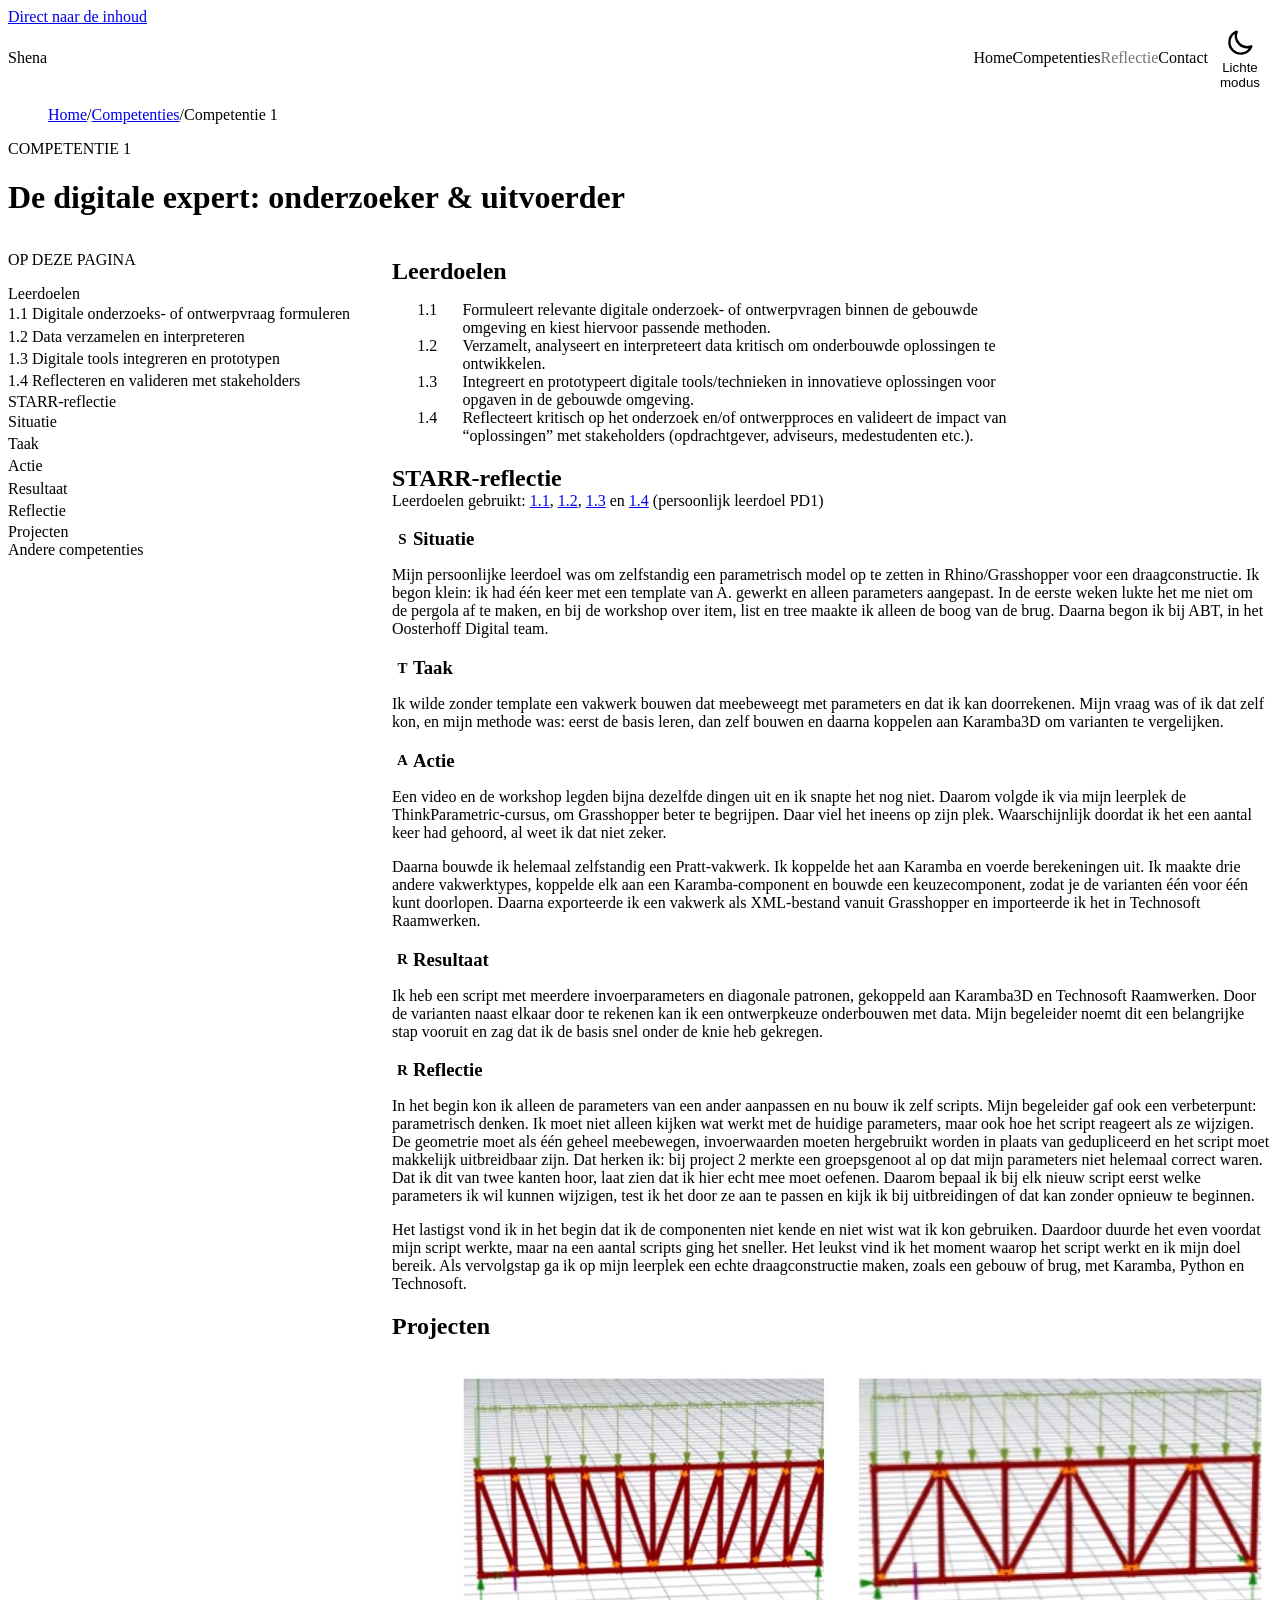
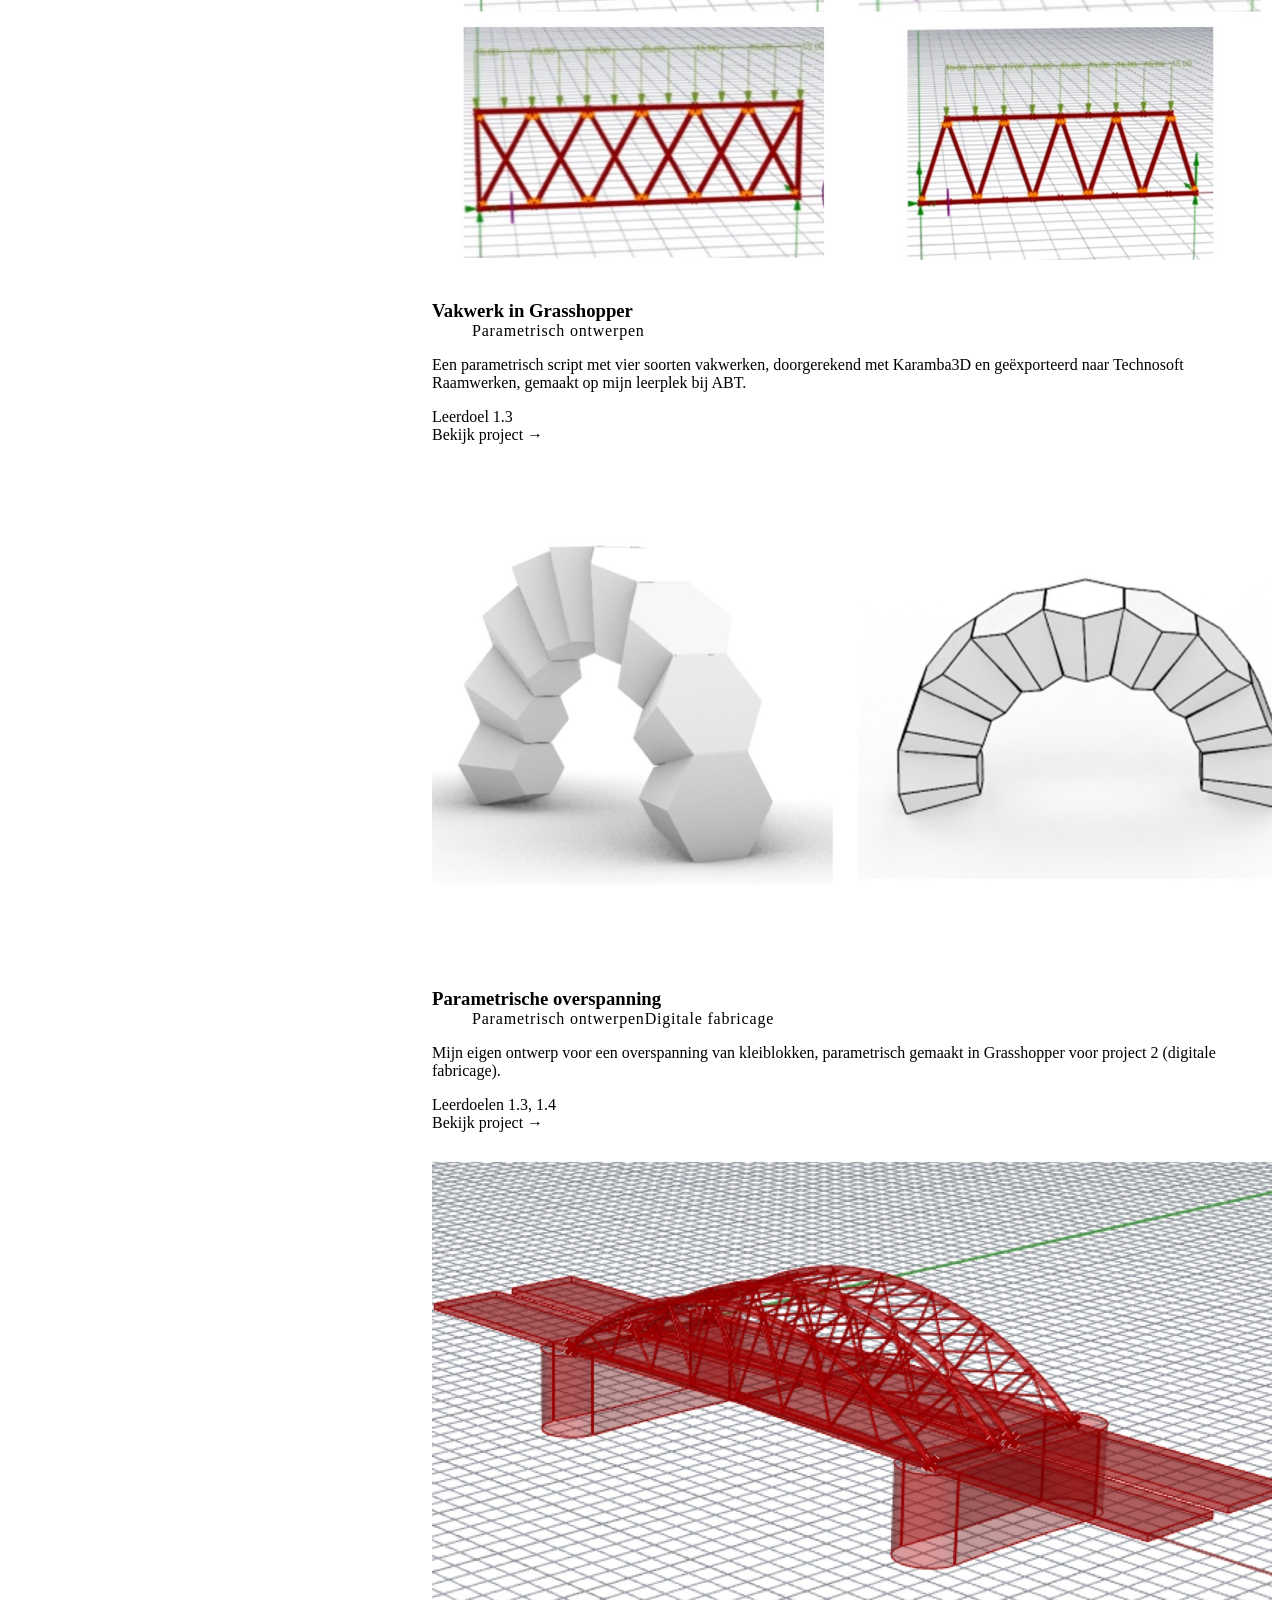
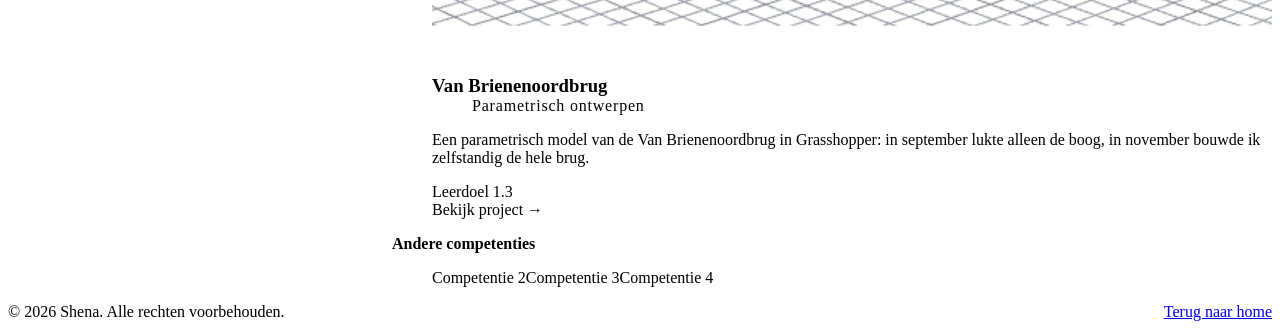
==== commit 751c7879: "Choose which projects show on each competentie page Projects appear on a competentie page through th" ====
--- a/competenties/digitale-expert.html
+++ b/competenties/digitale-expert.html
@@ -131,10 +131,7 @@
                   <p>Ik heb geleerd dat je vraag bepaalt welke data en tool je nodig hebt.</p>
                 </section>
               </div>
-              <p class="leerdoel-accordion__label">Aangetoond in</p>
-              <ul class="leerdoel-accordion__projects">
-                <li><a href="../projects/hittestress-parkhaven.html">Hittestress-analyse Parkhaven</a></li>
-              </ul>
+              <p class="leerdoel-accordion__empty">Nog geen projecten gekoppeld aan dit leerdoel.</p>
               </div>
             </details>
           </li>
@@ -174,10 +171,7 @@
                   <p>Ik heb geleerd dat je geduld nodig hebt en dat je door met anderen te overleggen meer ziet dan alleen. Zonder de kennisuitwisseling had ik Termite waarschijnlijk niet gevonden.</p>
                 </section>
               </div>
-              <p class="leerdoel-accordion__label">Aangetoond in</p>
-              <ul class="leerdoel-accordion__projects">
-                <li><a href="../projects/kleiprinter-blokken-printen.html">Blokken printen met de kleiprinter</a></li>
-              </ul>
+              <p class="leerdoel-accordion__empty">Nog geen projecten gekoppeld aan dit leerdoel.</p>
               </div>
             </details>
           </li>
@@ -221,7 +215,6 @@
               <ul class="leerdoel-accordion__projects">
                 <li><a href="../projects/vakwerk-grasshopper.html">Vakwerk in Grasshopper</a></li>
                 <li><a href="../projects/parametrische-overspanning.html">Parametrische overspanning</a></li>
-                <li><a href="../projects/vakwerk-python.html">Vakwerk met Python in Grasshopper</a></li>
                 <li><a href="../projects/van-brienenoordbrug.html">Van Brienenoordbrug</a></li>
               </ul>
               </div>
@@ -266,7 +259,6 @@
               <p class="leerdoel-accordion__label">Aangetoond in</p>
               <ul class="leerdoel-accordion__projects">
                 <li><a href="../projects/parametrische-overspanning.html">Parametrische overspanning</a></li>
-                <li><a href="../projects/kleiprinter-blokken-printen.html">Blokken printen met de kleiprinter</a></li>
               </ul>
               </div>
             </details>
@@ -309,25 +301,6 @@
       <section class="competentie-projects" id="projecten" aria-labelledby="projects-title">
         <h2 id="projects-title">Projecten</h2>
         <ul class="project-grid">
-          <li class="reveal">
-            <article class="project-card">
-              <div class="project-card__media">
-                <img src="../images/hittestress-parkhaven.jpg" alt="" width="800" height="500" loading="lazy">
-              </div>
-              <div class="project-card__body">
-                <h3 class="project-card__title">
-                  <a class="project-card__link" href="../projects/hittestress-parkhaven.html">Hittestress-analyse Parkhaven</a>
-                </h3>
-                <ul class="tag-list" aria-label="Tags">
-                  <li class="tag">ArcGIS</li>
-                </ul>
-                <p class="project-card__description">Kaarten en een hittestressanalyse in ArcGIS Pro voor het masterplan Parkhaven, waarin ik het effect van bomen, groene daken en een groene kade op de gevoelstemperatuur vergelijk.</p>
-                <p class="project-card__leerdoelen">Leerdoel 1.1</p>
-                <p class="project-card__cta" aria-hidden="true">Bekijk project &rarr;</p>
-              </div>
-            </article>
-          </li>
-
           <li class="reveal">
             <article class="project-card">
               <div class="project-card__media">
@@ -362,46 +335,6 @@
                 </ul>
                 <p class="project-card__description">Mijn eigen ontwerp voor een overspanning van kleiblokken, parametrisch gemaakt in Grasshopper voor project 2 (digitale fabricage).</p>
                 <p class="project-card__leerdoelen">Leerdoelen 1.3, 1.4</p>
-                <p class="project-card__cta" aria-hidden="true">Bekijk project &rarr;</p>
-              </div>
-            </article>
-          </li>
-
-          <li class="reveal">
-            <article class="project-card">
-              <div class="project-card__media">
-                <img src="../images/kleiprinter-overspanning-resultaat.jpg" alt="" width="800" height="500" loading="lazy">
-              </div>
-              <div class="project-card__body">
-                <h3 class="project-card__title">
-                  <a class="project-card__link" href="../projects/kleiprinter-blokken-printen.html">Blokken printen met de kleiprinter</a>
-                </h3>
-                <ul class="tag-list" aria-label="Tags">
-                  <li class="tag">Digitale fabricage</li>
-                  <li class="tag">Parametrisch ontwerpen</li>
-                </ul>
-                <p class="project-card__description">Uitzoeken hoe de kleiprinter werkt, de printbestanden voorbereiden met de Termite-template en de kleiblokken van het gekozen ontwerp printen, voor project 2 (digitale fabricage).</p>
-                <p class="project-card__leerdoelen">Leerdoelen 1.2, 1.4</p>
-                <p class="project-card__cta" aria-hidden="true">Bekijk project &rarr;</p>
-              </div>
-            </article>
-          </li>
-
-          <li class="reveal">
-            <article class="project-card">
-              <div class="project-card__media">
-                <img src="../images/vakwerk-python.jpg" alt="" width="800" height="500" loading="lazy">
-              </div>
-              <div class="project-card__body">
-                <h3 class="project-card__title">
-                  <a class="project-card__link" href="../projects/vakwerk-python.html">Vakwerk met Python in Grasshopper</a>
-                </h3>
-                <ul class="tag-list" aria-label="Tags">
-                  <li class="tag">Python</li>
-                  <li class="tag">Parametrisch ontwerpen</li>
-                </ul>
-                <p class="project-card__description">Hetzelfde vakwerk als in mijn Grasshopper-script, opnieuw opgebouwd met alleen Python-code in de ingebouwde Python van Grasshopper.</p>
-                <p class="project-card__leerdoelen">Leerdoel 1.3</p>
                 <p class="project-card__cta" aria-hidden="true">Bekijk project &rarr;</p>
               </div>
             </article>
